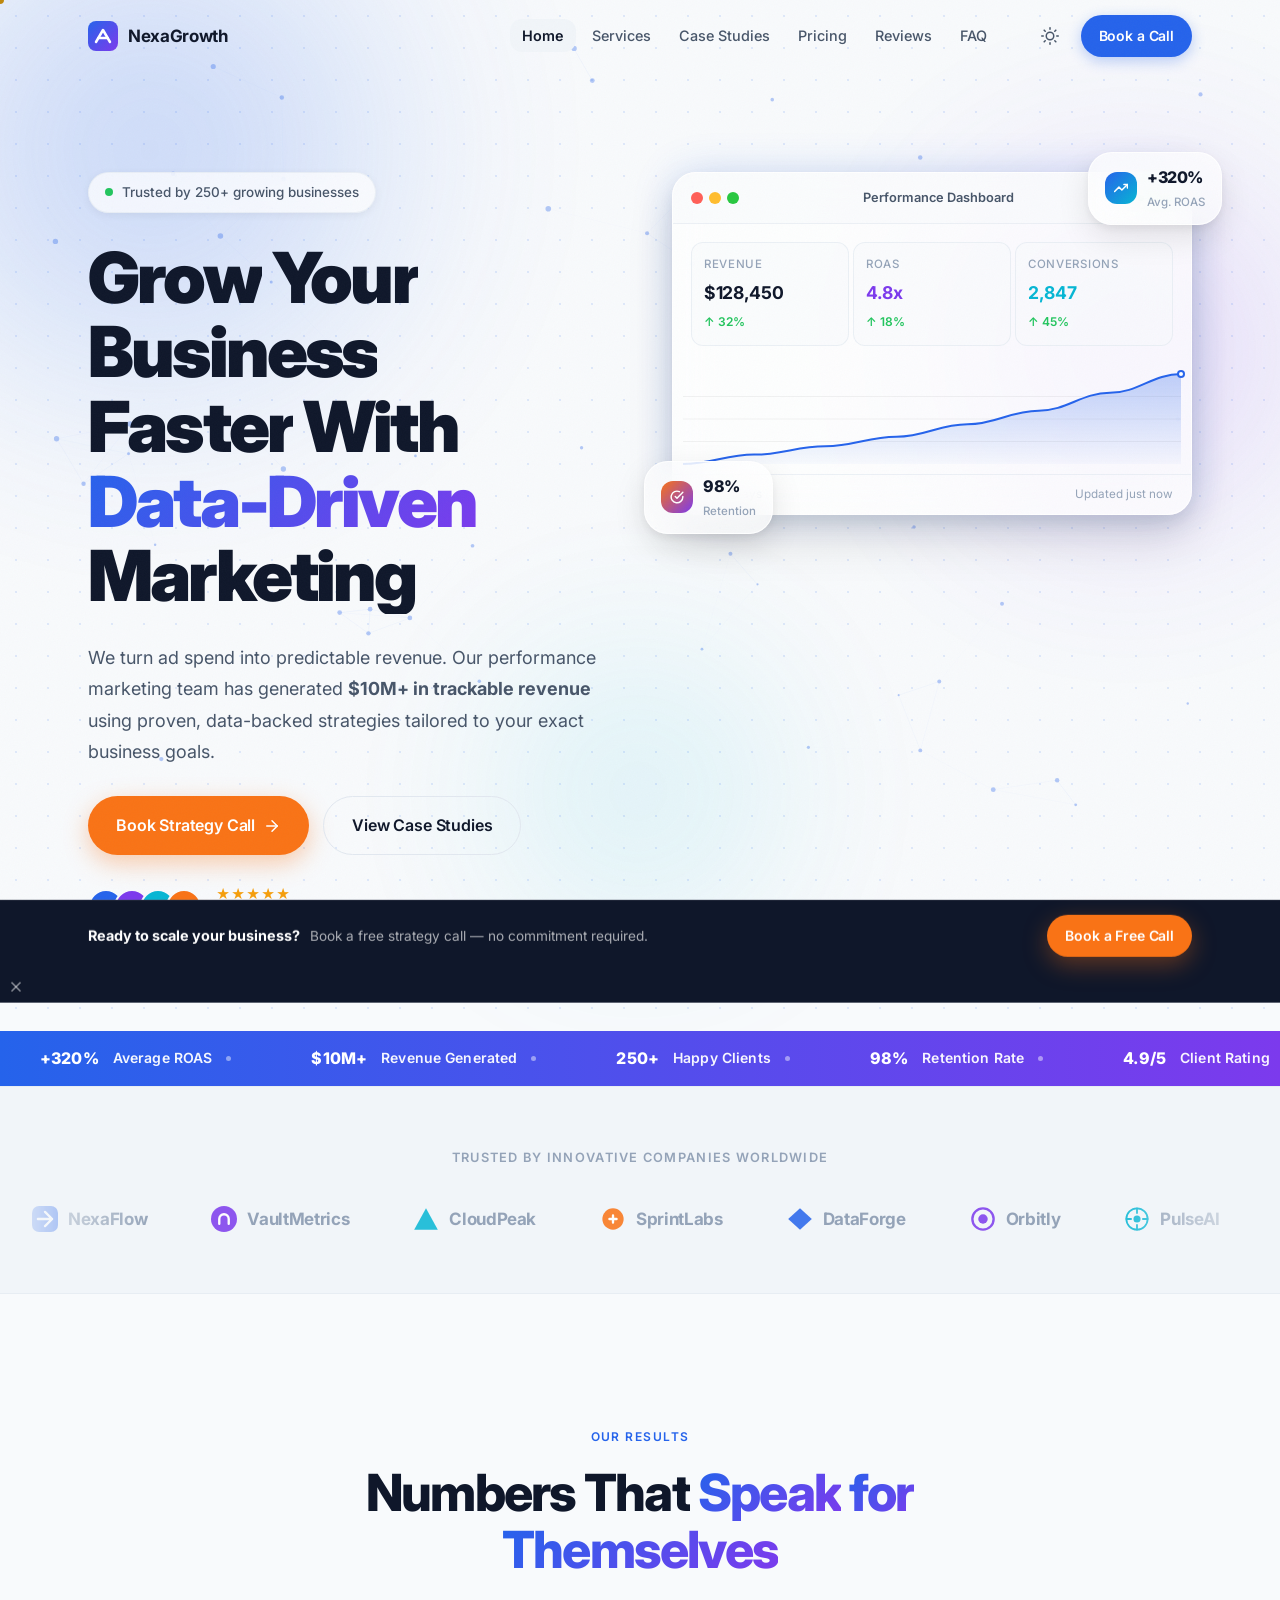
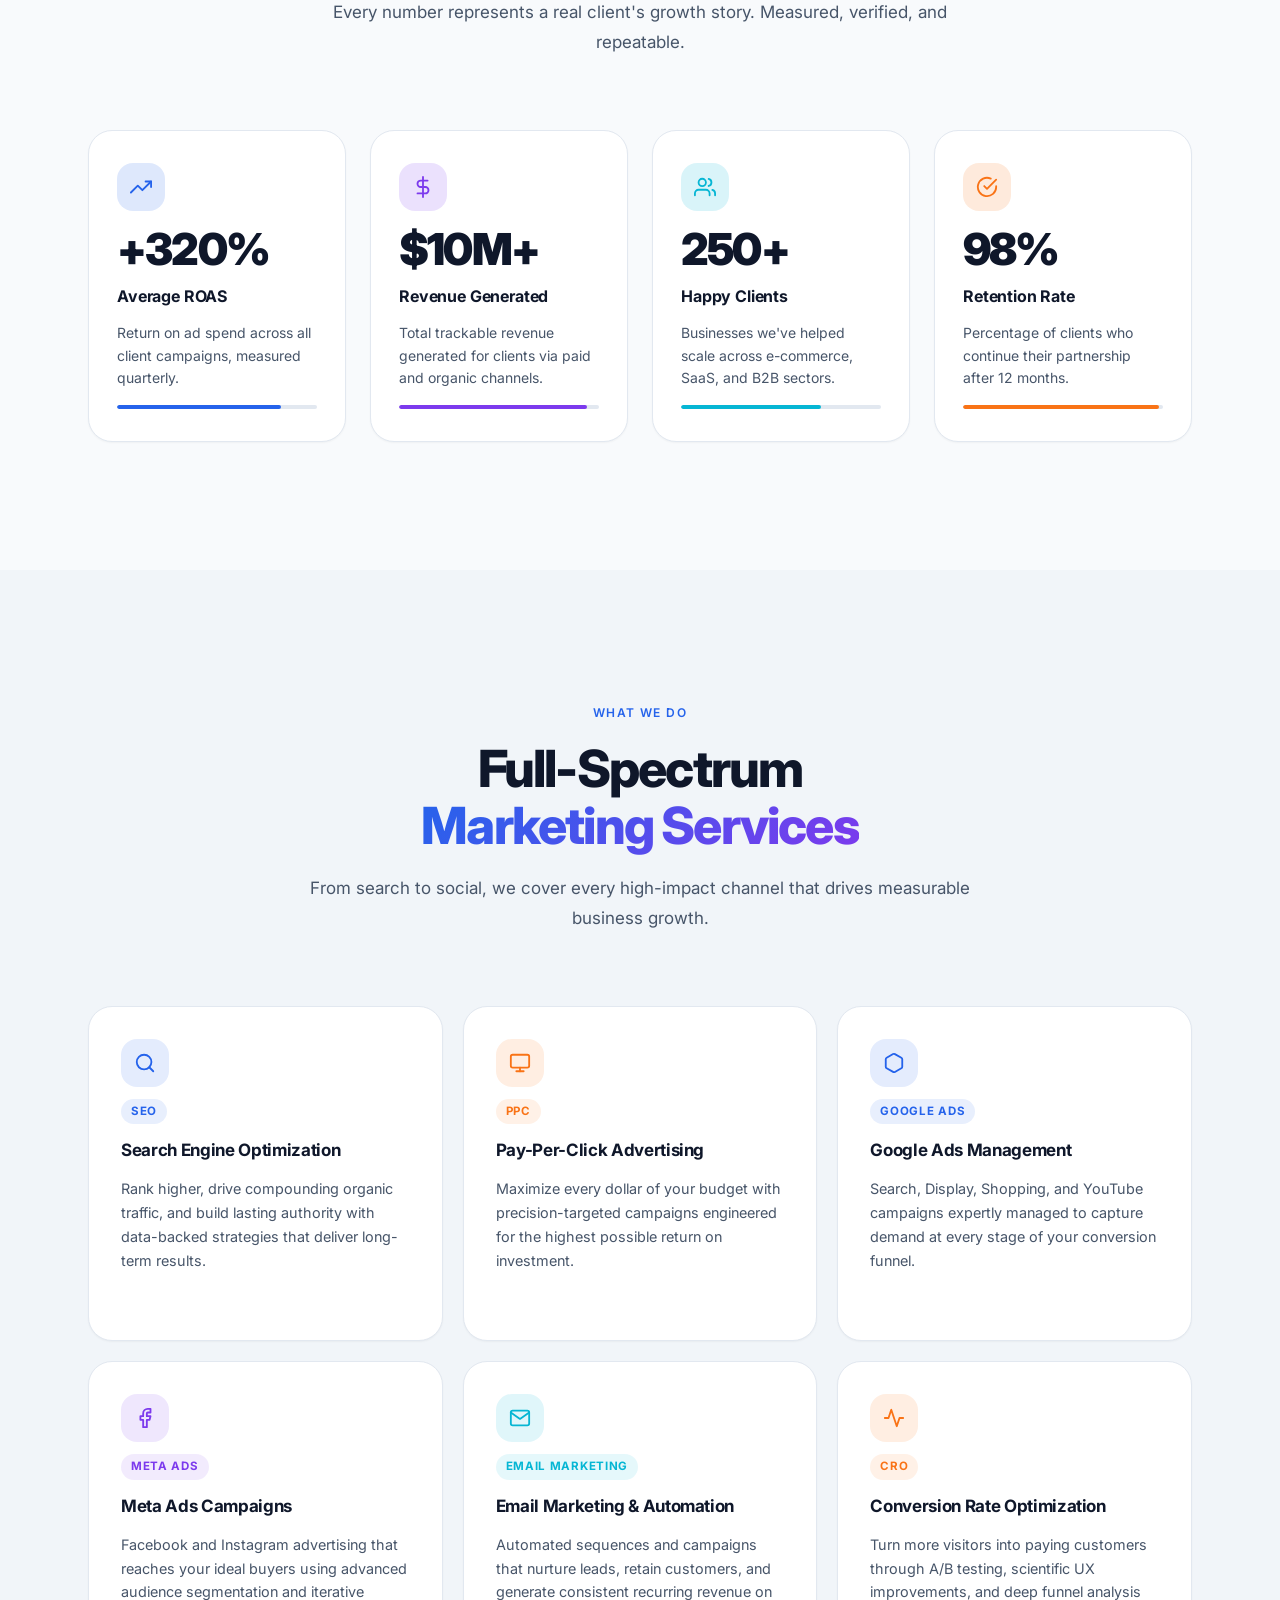
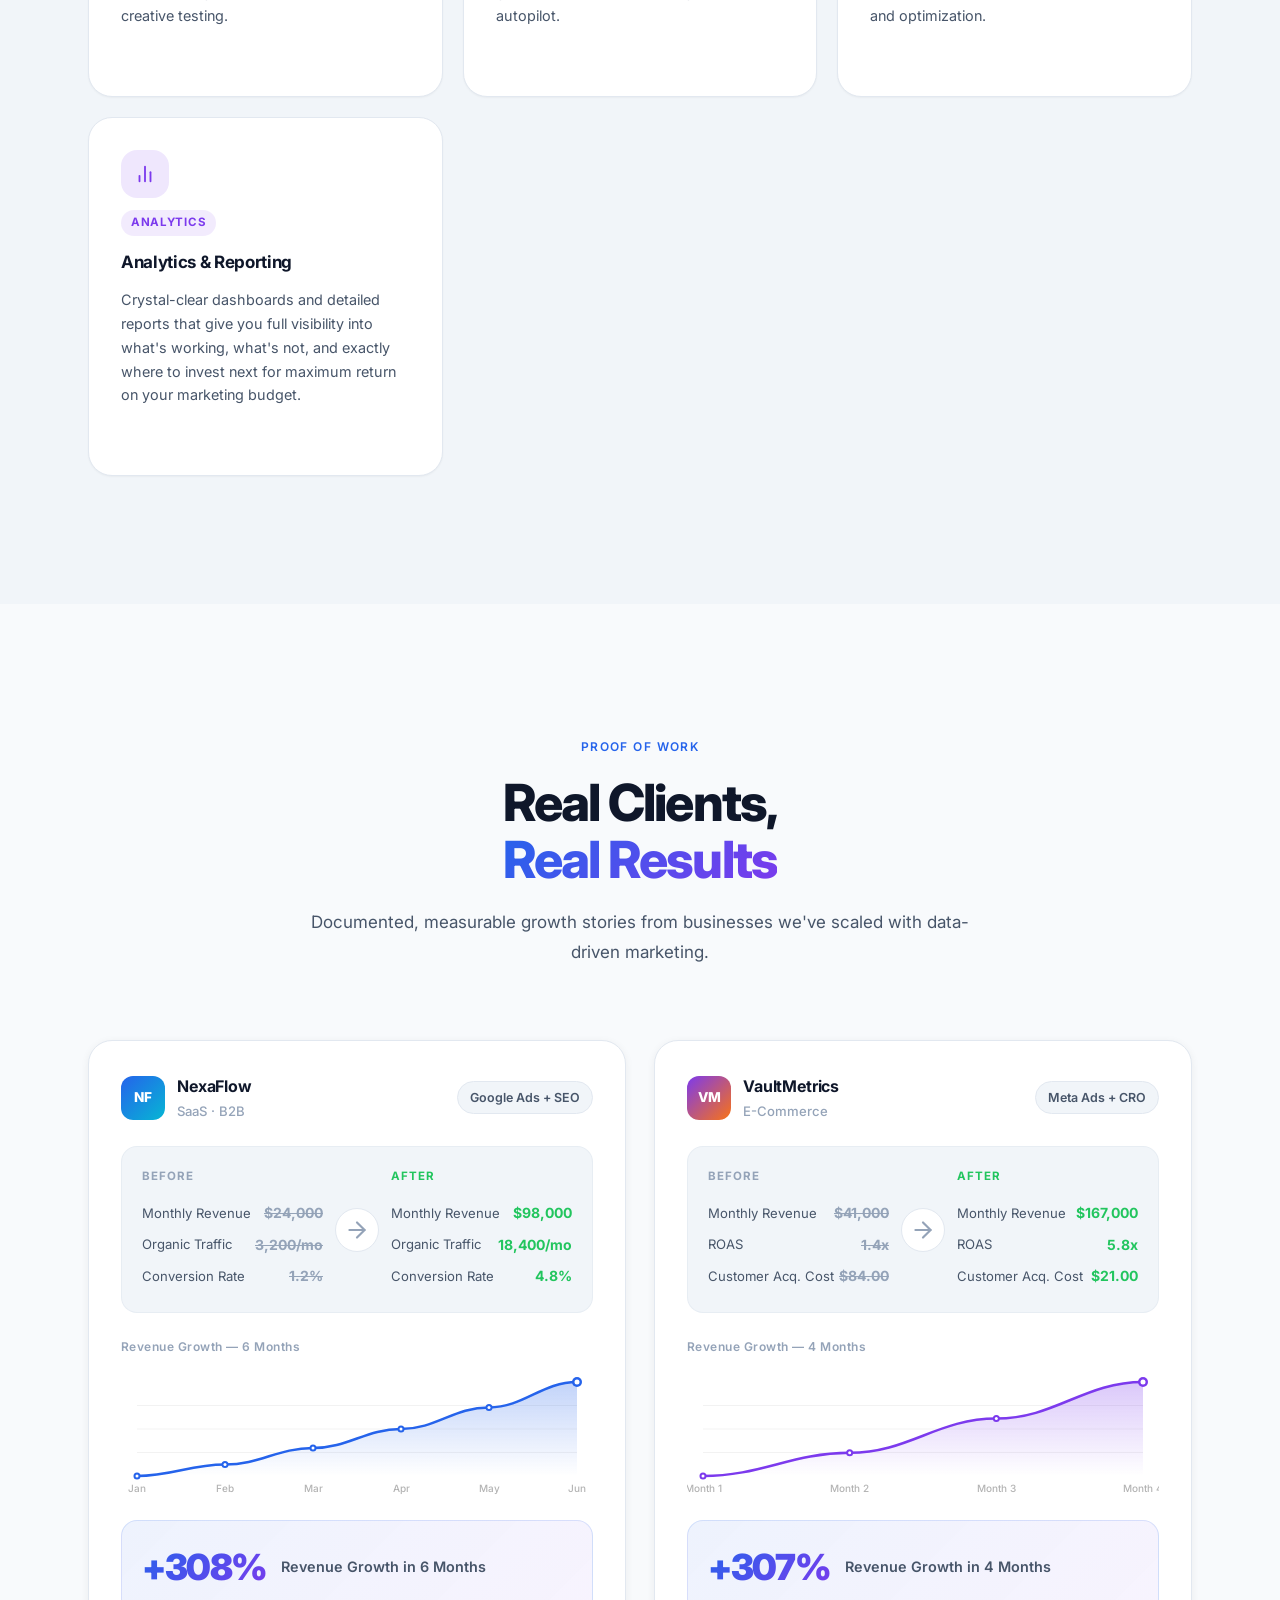
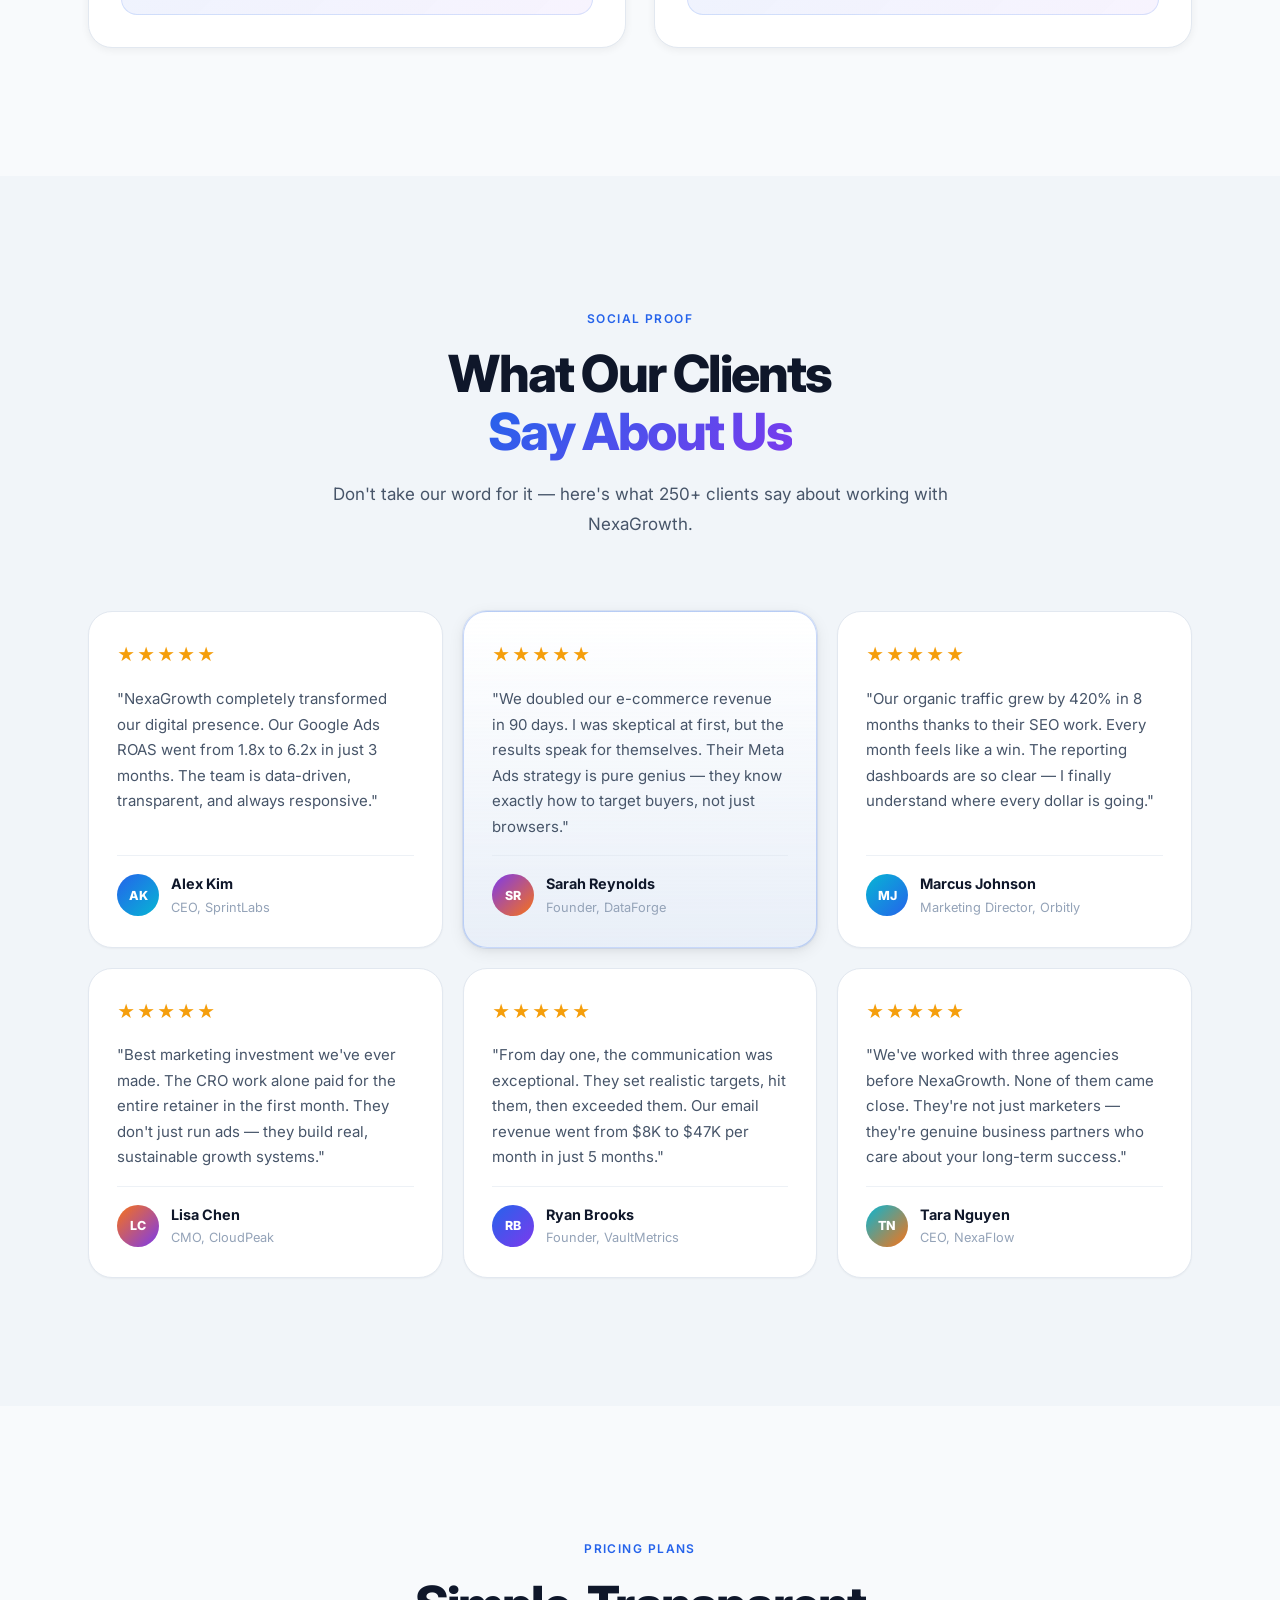
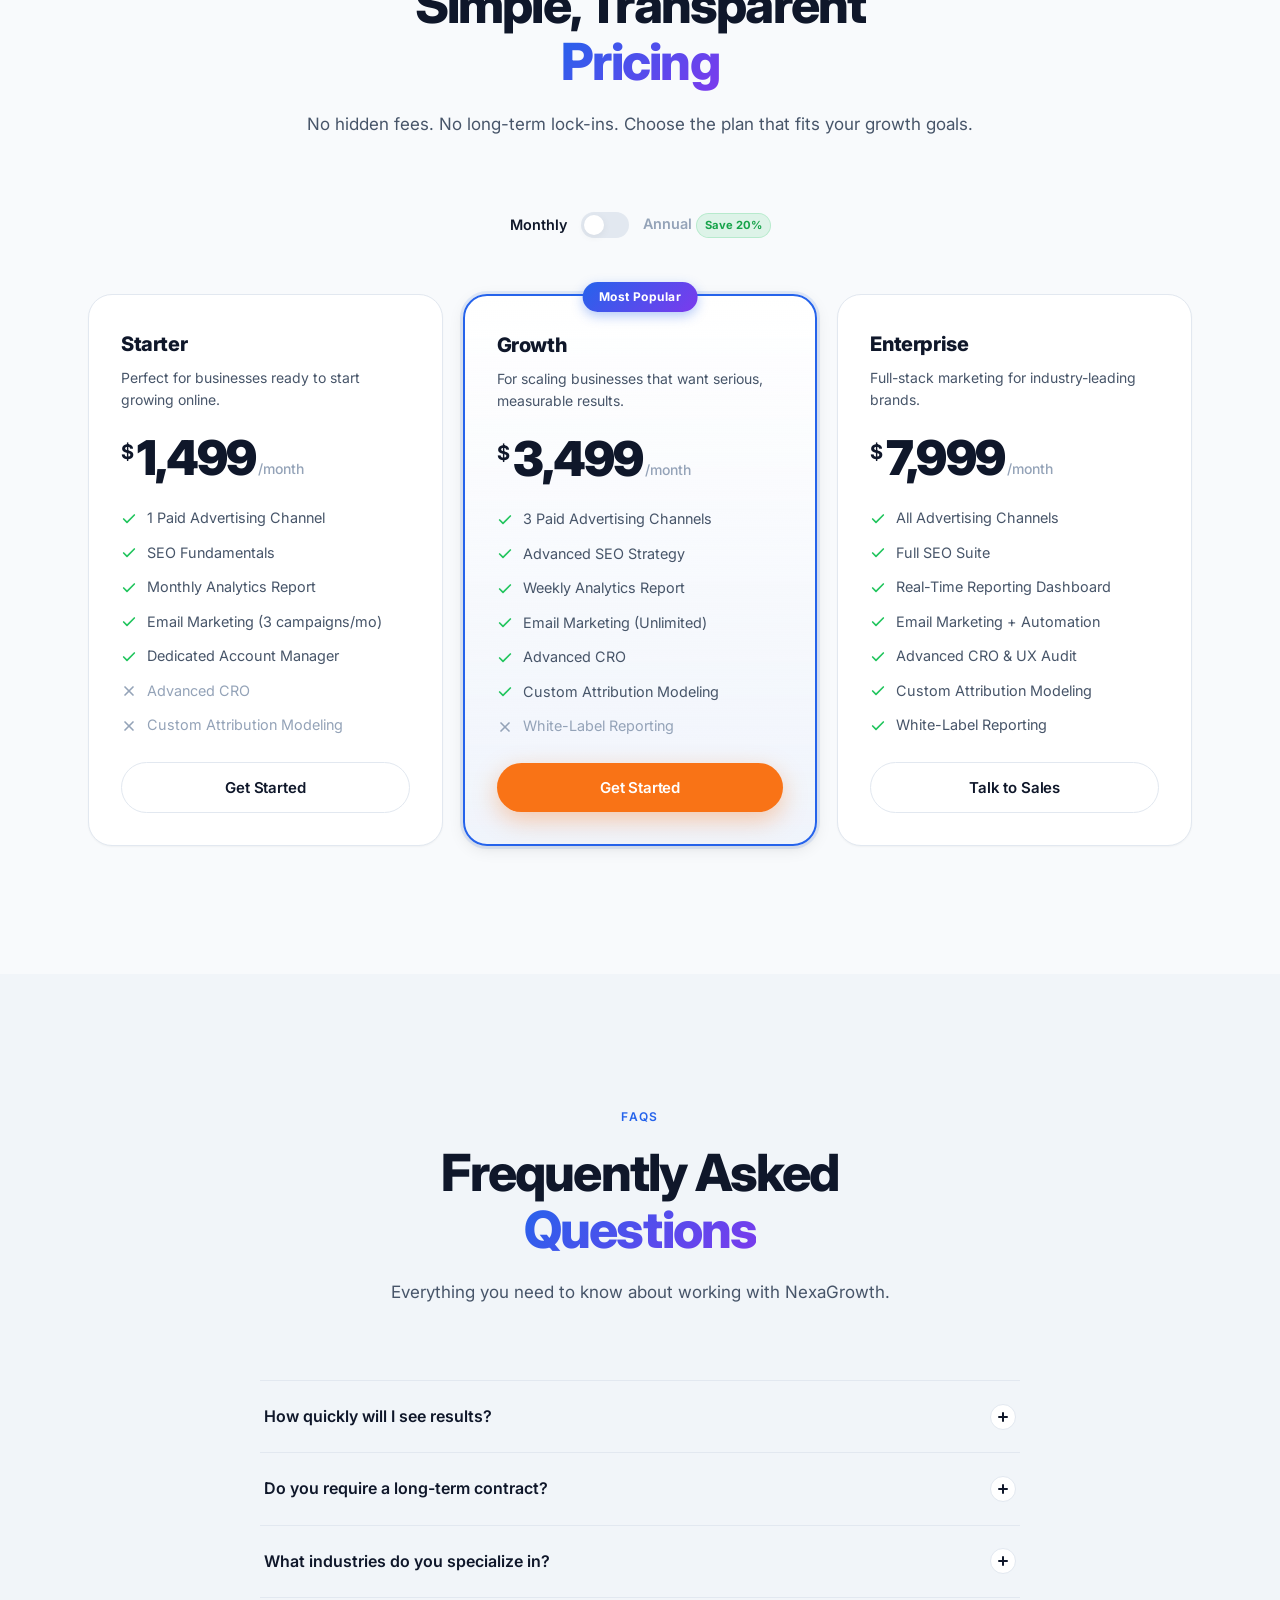
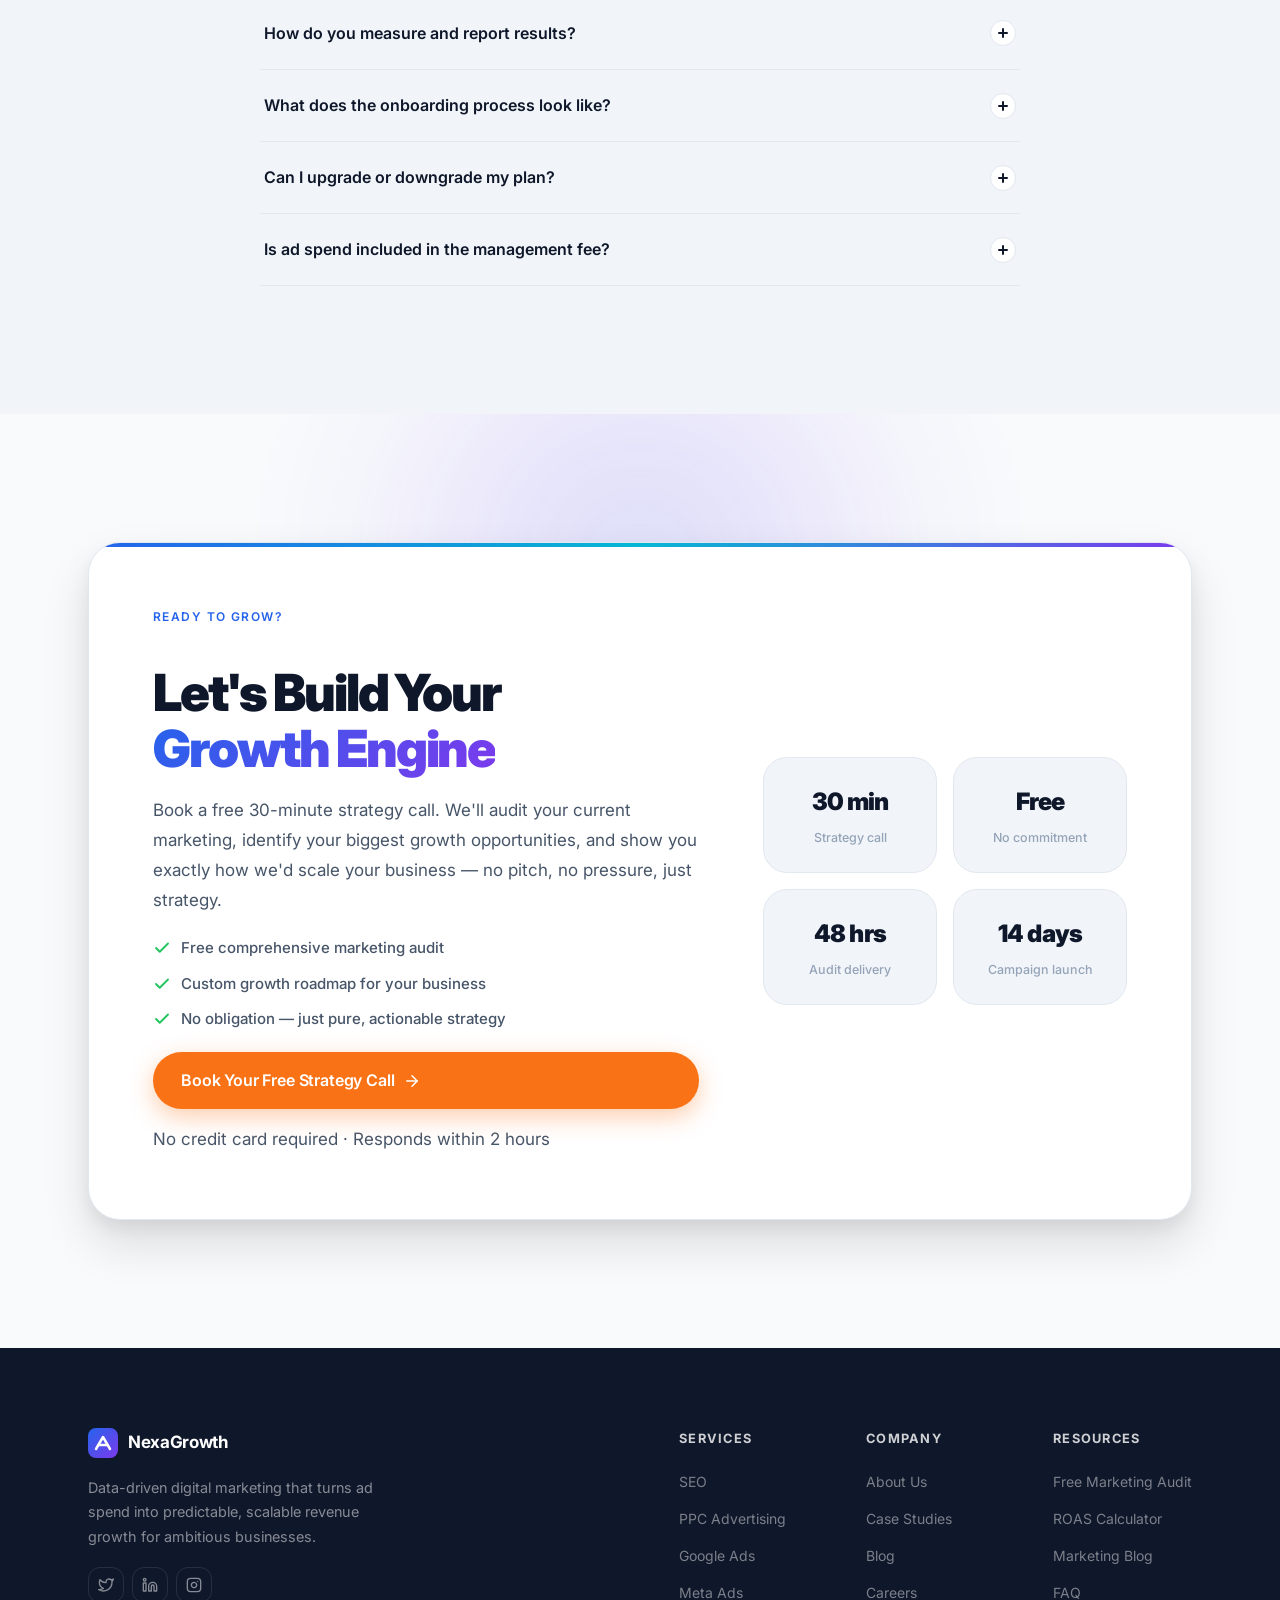
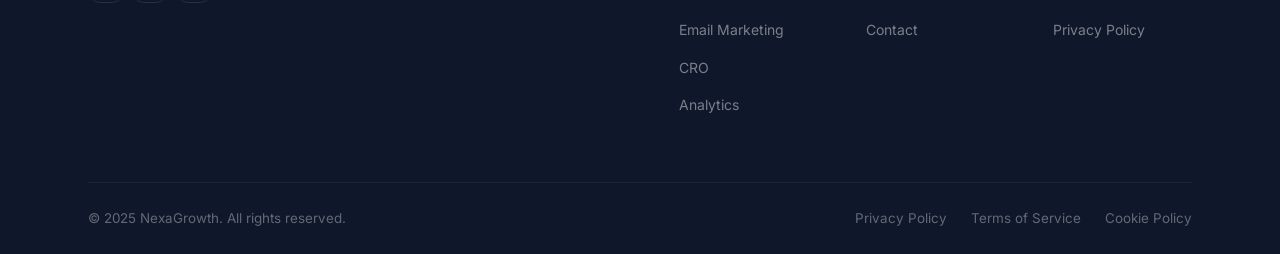
==== index.html @ e5e15394 "Add files via upload" ====
<!DOCTYPE html>
<html lang="en" data-theme="light">
<head>
    <meta charset="UTF-8">
    <meta name="viewport" content="width=device-width, initial-scale=1.0">
    <meta name="description" content="NexaGrowth is a data-driven digital marketing agency generating measurable revenue growth through SEO, PPC, Google Ads, Meta Ads, and conversion rate optimization.">
    <meta name="keywords" content="digital marketing agency, SEO services, PPC advertising, Google Ads management, Meta Ads, conversion rate optimization, email marketing, ROAS, revenue growth">
    <meta name="author" content="NexaGrowth">
    <meta name="robots" content="index, follow">
    <meta property="og:title" content="NexaGrowth — Data-Driven Digital Marketing Agency">
    <meta property="og:description" content="We turn ad spend into revenue. $10M+ generated for 250+ clients. Book a free strategy call today.">
    <meta property="og:type" content="website">
    <meta property="og:url" content="https://nexagrowth.com">
    <meta name="twitter:card" content="summary_large_image">
    <meta name="twitter:title" content="NexaGrowth — Data-Driven Digital Marketing Agency">
    <meta name="twitter:description" content="We turn ad spend into revenue. $10M+ generated for 250+ clients.">
    <link rel="canonical" href="https://nexagrowth.com">
    <title>NexaGrowth — Grow Your Business Faster With Data-Driven Marketing</title>

    <link rel="icon" href="favicon.svg" type="image/svg+xml">
    <link rel="icon" href="favicon.svg" sizes="any">
    <link rel="apple-touch-icon" href="favicon.svg">
    <meta name="theme-color" content="#2563EB">

    <link rel="preconnect" href="https://fonts.googleapis.com">
    <link rel="preconnect" href="https://fonts.gstatic.com" crossorigin>
    <link href="https://fonts.googleapis.com/css2?family=Inter:wght@300;400;500;600;700;800;900&display=swap" rel="stylesheet">

    <link rel="stylesheet" href="styles.css">

    <script type="application/ld+json">
    {
        "@context": "https://schema.org",
        "@type": "ProfessionalService",
        "name": "NexaGrowth",
        "description": "Data-driven digital marketing agency specializing in SEO, PPC, Google Ads, Meta Ads, email marketing, and CRO.",
        "url": "https://nexagrowth.com",
        "priceRange": "$$$",
        "aggregateRating": {
            "@type": "AggregateRating",
            "ratingValue": "4.9",
            "reviewCount": "250"
        },
        "hasOfferCatalog": {
            "@type": "OfferCatalog",
            "name": "Digital Marketing Services",
            "itemListElement": [
                {"@type": "Offer", "itemOffered": {"@type": "Service", "name": "SEO"}},
                {"@type": "Offer", "itemOffered": {"@type": "Service", "name": "PPC Advertising"}},
                {"@type": "Offer", "itemOffered": {"@type": "Service", "name": "Google Ads Management"}},
                {"@type": "Offer", "itemOffered": {"@type": "Service", "name": "Meta Ads"}},
                {"@type": "Offer", "itemOffered": {"@type": "Service", "name": "Email Marketing"}},
                {"@type": "Offer", "itemOffered": {"@type": "Service", "name": "Conversion Rate Optimization"}}
            ]
        }
    }
    </script>
</head>
<body>
    <!-- Page Transition Overlay -->
    <div id="page-overlay"></div>

    <!-- Custom Cursor -->
    <div class="cursor" id="cursor" aria-hidden="true"></div>
    <div class="cursor-follower" id="cursor-follower" aria-hidden="true"></div>

    <!-- Reading Progress Bar -->
    <div class="progress-bar" id="progress-bar" role="progressbar" aria-hidden="true"></div>

    <!-- ==================== NAVBAR ==================== -->
    <nav class="navbar" id="navbar" role="navigation" aria-label="Main navigation">
        <div class="nav-container">
            <a href="#" class="nav-logo" aria-label="NexaGrowth — Back to top">
                <div class="logo-mark" aria-hidden="true">
                    <svg width="30" height="30" viewBox="0 0 30 30" fill="none" xmlns="http://www.w3.org/2000/svg">
                        <rect width="30" height="30" rx="8" fill="url(#lg1)"/>
                        <path d="M8 21L15 9L22 21" stroke="white" stroke-width="2.5" stroke-linecap="round" stroke-linejoin="round"/>
                        <path d="M10.5 17H19.5" stroke="white" stroke-width="2.5" stroke-linecap="round"/>
                        <defs>
                            <linearGradient id="lg1" x1="0" y1="0" x2="30" y2="30" gradientUnits="userSpaceOnUse">
                                <stop stop-color="#2563EB"/>
                                <stop offset="1" stop-color="#7C3AED"/>
                            </linearGradient>
                        </defs>
                    </svg>
                </div>
                <span>NexaGrowth</span>
            </a>

            <ul class="nav-links" role="list">
                <li><a href="index.html">Home</a></li>
                <li><a href="services.html">Services</a></li>
                <li><a href="case-studies.html">Case Studies</a></li>
                <li><a href="pricing.html">Pricing</a></li>
                <li><a href="testimonials.html">Reviews</a></li>
                <li><a href="faq.html">FAQ</a></li>
            </ul>

            <div class="nav-actions">
                <button class="theme-toggle" id="theme-toggle" aria-label="Toggle color scheme" title="Toggle dark mode">
                    <svg class="icon-sun" xmlns="http://www.w3.org/2000/svg" width="18" height="18" viewBox="0 0 24 24" fill="none" stroke="currentColor" stroke-width="2" stroke-linecap="round" stroke-linejoin="round" aria-hidden="true">
                        <circle cx="12" cy="12" r="5"/>
                        <line x1="12" y1="1" x2="12" y2="3"/><line x1="12" y1="21" x2="12" y2="23"/>
                        <line x1="4.22" y1="4.22" x2="5.64" y2="5.64"/><line x1="18.36" y1="18.36" x2="19.78" y2="19.78"/>
                        <line x1="1" y1="12" x2="3" y2="12"/><line x1="21" y1="12" x2="23" y2="12"/>
                        <line x1="4.22" y1="19.78" x2="5.64" y2="18.36"/><line x1="18.36" y1="5.64" x2="19.78" y2="4.22"/>
                    </svg>
                    <svg class="icon-moon" xmlns="http://www.w3.org/2000/svg" width="18" height="18" viewBox="0 0 24 24" fill="none" stroke="currentColor" stroke-width="2" stroke-linecap="round" stroke-linejoin="round" aria-hidden="true">
                        <path d="M21 12.79A9 9 0 1 1 11.21 3 7 7 0 0 0 21 12.79z"/>
                    </svg>
                </button>
                <a href="#contact" class="btn btn-nav-cta">Book a Call</a>
            </div>

            <button class="hamburger" id="hamburger" aria-label="Toggle mobile menu" aria-expanded="false" aria-controls="mobile-menu">
                <span></span><span></span><span></span>
            </button>
        </div>
    </nav>

    <!-- Mobile Menu -->
    <div class="mobile-menu" id="mobile-menu" role="dialog" aria-label="Mobile navigation" aria-modal="true" aria-hidden="true">
        <div class="mobile-menu-inner">
            <ul role="list">
                <li><a href="index.html">Home</a></li>
                <li><a href="services.html">Services</a></li>
                <li><a href="case-studies.html">Case Studies</a></li>
                <li><a href="pricing.html">Pricing</a></li>
                <li><a href="testimonials.html">Reviews</a></li>
                <li><a href="faq.html">FAQ</a></li>
            </ul>
            <a href="#contact" class="btn btn-cta btn-mobile-full">Book a Free Strategy Call</a>
        </div>
    </div>

    <main id="main-content">

        <!-- ==================== HERO ==================== -->
        <section class="s-hero" id="hero" aria-labelledby="hero-heading">
            <div class="hero-bg" aria-hidden="true">
                <canvas id="particle-canvas"></canvas>
                <div class="blob blob-1"></div>
                <div class="blob blob-2"></div>
                <div class="blob blob-3"></div>
                <div class="dot-grid"></div>
            </div>
            <div class="container hero-grid">
                <div class="hero-content">
                    <div class="hero-badge reveal">
                        <span class="badge-pulse" aria-hidden="true"></span>
                        Trusted by 250+ growing businesses
                    </div>
                    <h1 class="hero-h1 reveal" id="hero-heading" data-split>
                        Grow Your Business<br>
                        Faster With <span class="tg">Data-Driven</span><br>
                        Marketing
                    </h1>
                    <p class="hero-sub reveal">
                        We turn ad spend into predictable revenue. Our performance marketing team
                        has generated <strong>$10M+ in trackable revenue</strong> using proven,
                        data-backed strategies tailored to your exact business goals.
                    </p>
                    <div class="hero-ctas reveal">
                        <a href="#contact" class="btn btn-cta btn-lg magnetic-btn">
                            Book Strategy Call
                            <svg xmlns="http://www.w3.org/2000/svg" width="18" height="18" viewBox="0 0 24 24" fill="none" stroke="currentColor" stroke-width="2" stroke-linecap="round" stroke-linejoin="round" aria-hidden="true"><line x1="5" y1="12" x2="19" y2="12"/><polyline points="12 5 19 12 12 19"/></svg>
                        </a>
                        <a href="#case-studies" class="btn btn-ghost btn-lg">
                            View Case Studies
                        </a>
                    </div>
                    <div class="hero-proof reveal">
                        <div class="proof-avatars" aria-hidden="true">
                            <span class="pa" style="--c:#2563EB">AK</span>
                            <span class="pa" style="--c:#7C3AED">SR</span>
                            <span class="pa" style="--c:#06B6D4">MJ</span>
                            <span class="pa" style="--c:#F97316">LC</span>
                        </div>
                        <div class="proof-text">
                            <span class="proof-stars" aria-label="5 star rating">★★★★★</span>
                            <span>Rated 4.9/5 by 250+ clients</span>
                        </div>
                    </div>
                </div>

                <div class="hero-visual reveal" aria-hidden="true">
                    <div class="dashboard-card tilt-card">
                        <div class="tilt-shine"></div>
                        <div class="dash-titlebar">
                            <div class="dash-dots">
                                <span class="dd-r"></span><span class="dd-y"></span><span class="dd-g"></span>
                            </div>
                            <span class="dash-title">Performance Dashboard</span>
                            <span class="dash-live"><span class="live-dot"></span>Live</span>
                        </div>
                        <div class="dash-metrics">
                            <div class="dm">
                                <span class="dm-label">Revenue</span>
                                <span class="dm-val">$128,450</span>
                                <span class="dm-change up">↑ 32%</span>
                            </div>
                            <div class="dm">
                                <span class="dm-label">ROAS</span>
                                <span class="dm-val" style="color:var(--accent)">4.8x</span>
                                <span class="dm-change up">↑ 18%</span>
                            </div>
                            <div class="dm">
                                <span class="dm-label">Conversions</span>
                                <span class="dm-val" style="color:var(--secondary)">2,847</span>
                                <span class="dm-change up">↑ 45%</span>
                            </div>
                        </div>
                        <canvas id="hero-chart" aria-label="Revenue growth chart showing upward trend"></canvas>
                        <div class="dash-footer">
                            <span>Last 30 days</span>
                            <span class="dash-updated">Updated just now</span>
                        </div>
                    </div>
                    <div class="float-card fc-1">
                        <div class="fc-icon" style="background:linear-gradient(135deg,#2563EB,#06B6D4)">
                            <svg xmlns="http://www.w3.org/2000/svg" width="14" height="14" viewBox="0 0 24 24" fill="none" stroke="white" stroke-width="2.5" stroke-linecap="round" stroke-linejoin="round"><polyline points="23 6 13.5 15.5 8.5 10.5 1 18"/><polyline points="17 6 23 6 23 12"/></svg>
                        </div>
                        <div class="fc-data">
                            <strong>+320%</strong>
                            <span>Avg. ROAS</span>
                        </div>
                    </div>
                    <div class="float-card fc-2">
                        <div class="fc-icon" style="background:linear-gradient(135deg,#F97316,#7C3AED)">
                            <svg xmlns="http://www.w3.org/2000/svg" width="14" height="14" viewBox="0 0 24 24" fill="none" stroke="white" stroke-width="2.5" stroke-linecap="round" stroke-linejoin="round"><path d="M22 11.08V12a10 10 0 1 1-5.93-9.14"/><polyline points="22 4 12 14.01 9 11.01"/></svg>
                        </div>
                        <div class="fc-data">
                            <strong>98%</strong>
                            <span>Retention</span>
                        </div>
                    </div>
                </div>
            </div>
        </div>
        <div class="scroll-hint" aria-hidden="true">
            <div class="scroll-mouse"><div class="scroll-wheel"></div></div>
            <span>Scroll to explore</span>
        </div>
        </section>

        <!-- Stats Ticker -->
        <div class="stats-ticker" aria-hidden="true">
            <div class="stats-ticker-track">
                <div class="st-item"><span class="st-val">+320%</span> Average ROAS<span class="st-dot"></span></div>
                <div class="st-item"><span class="st-val">$10M+</span> Revenue Generated<span class="st-dot"></span></div>
                <div class="st-item"><span class="st-val">250+</span> Happy Clients<span class="st-dot"></span></div>
                <div class="st-item"><span class="st-val">98%</span> Retention Rate<span class="st-dot"></span></div>
                <div class="st-item"><span class="st-val">4.9/5</span> Client Rating<span class="st-dot"></span></div>
                <div class="st-item"><span class="st-val">+308%</span> Best Revenue Growth<span class="st-dot"></span></div>
                <div class="st-item"><span class="st-val">+320%</span> Average ROAS<span class="st-dot"></span></div>
                <div class="st-item"><span class="st-val">$10M+</span> Revenue Generated<span class="st-dot"></span></div>
                <div class="st-item"><span class="st-val">250+</span> Happy Clients<span class="st-dot"></span></div>
                <div class="st-item"><span class="st-val">98%</span> Retention Rate<span class="st-dot"></span></div>
                <div class="st-item"><span class="st-val">4.9/5</span> Client Rating<span class="st-dot"></span></div>
                <div class="st-item"><span class="st-val">+308%</span> Best Revenue Growth<span class="st-dot"></span></div>
            </div>
        </div>

        <!-- ==================== TRUSTED ==================== -->
        <section class="s-trusted" id="trusted" aria-label="Companies that trust NexaGrowth">
            <div class="container">
                <p class="trusted-label reveal">Trusted by innovative companies worldwide</p>
            </div>
            <div class="marquee-outer" aria-hidden="true">
                <div class="marquee-track">
                    <div class="mq-item"><div class="co-logo"><svg viewBox="0 0 22 22" fill="none"><rect width="22" height="22" rx="6" fill="#2563EB"/><path d="M5 11h12M11 5l6 6-6 6" stroke="white" stroke-width="2" stroke-linecap="round" stroke-linejoin="round"/></svg><span>NexaFlow</span></div></div>
                    <div class="mq-item"><div class="co-logo"><svg viewBox="0 0 22 22" fill="none"><circle cx="11" cy="11" r="11" fill="#7C3AED"/><path d="M7 15V11a4 4 0 0 1 8 0v4" stroke="white" stroke-width="2" stroke-linecap="round"/></svg><span>VaultMetrics</span></div></div>
                    <div class="mq-item"><div class="co-logo"><svg viewBox="0 0 22 22" fill="none"><path d="M11 2L21 20H1L11 2Z" fill="#06B6D4"/></svg><span>CloudPeak</span></div></div>
                    <div class="mq-item"><div class="co-logo"><svg viewBox="0 0 22 22" fill="none"><rect x="2" y="2" width="18" height="18" rx="9" fill="#F97316"/><path d="M8 11h6M11 8v6" stroke="white" stroke-width="2" stroke-linecap="round"/></svg><span>SprintLabs</span></div></div>
                    <div class="mq-item"><div class="co-logo"><svg viewBox="0 0 22 22" fill="none"><path d="M11 2L21 11L11 20L1 11L11 2Z" fill="#2563EB"/></svg><span>DataForge</span></div></div>
                    <div class="mq-item"><div class="co-logo"><svg viewBox="0 0 22 22" fill="none"><circle cx="11" cy="11" r="9" stroke="#7C3AED" stroke-width="2"/><circle cx="11" cy="11" r="4" fill="#7C3AED"/></svg><span>Orbitly</span></div></div>
                    <div class="mq-item"><div class="co-logo"><svg viewBox="0 0 22 22" fill="none"><circle cx="11" cy="11" r="9" stroke="#06B6D4" stroke-width="1.5"/><circle cx="11" cy="11" r="3" fill="#06B6D4"/><path d="M11 2v4M11 16v4M2 11h4M16 11h4" stroke="#06B6D4" stroke-width="1.5" stroke-linecap="round"/></svg><span>PulseAI</span></div></div>
                    <div class="mq-item"><div class="co-logo"><svg viewBox="0 0 22 22" fill="none"><rect width="22" height="22" rx="6" fill="#F97316"/><path d="M6 8h10M6 11h7M6 14h9" stroke="white" stroke-width="1.8" stroke-linecap="round"/></svg><span>SwiftBrand</span></div></div>
                    <!-- Duplicate set for seamless loop -->
                    <div class="mq-item"><div class="co-logo"><svg viewBox="0 0 22 22" fill="none"><rect width="22" height="22" rx="6" fill="#2563EB"/><path d="M5 11h12M11 5l6 6-6 6" stroke="white" stroke-width="2" stroke-linecap="round" stroke-linejoin="round"/></svg><span>NexaFlow</span></div></div>
                    <div class="mq-item"><div class="co-logo"><svg viewBox="0 0 22 22" fill="none"><circle cx="11" cy="11" r="11" fill="#7C3AED"/><path d="M7 15V11a4 4 0 0 1 8 0v4" stroke="white" stroke-width="2" stroke-linecap="round"/></svg><span>VaultMetrics</span></div></div>
                    <div class="mq-item"><div class="co-logo"><svg viewBox="0 0 22 22" fill="none"><path d="M11 2L21 20H1L11 2Z" fill="#06B6D4"/></svg><span>CloudPeak</span></div></div>
                    <div class="mq-item"><div class="co-logo"><svg viewBox="0 0 22 22" fill="none"><rect x="2" y="2" width="18" height="18" rx="9" fill="#F97316"/><path d="M8 11h6M11 8v6" stroke="white" stroke-width="2" stroke-linecap="round"/></svg><span>SprintLabs</span></div></div>
                    <div class="mq-item"><div class="co-logo"><svg viewBox="0 0 22 22" fill="none"><path d="M11 2L21 11L11 20L1 11L11 2Z" fill="#2563EB"/></svg><span>DataForge</span></div></div>
                    <div class="mq-item"><div class="co-logo"><svg viewBox="0 0 22 22" fill="none"><circle cx="11" cy="11" r="9" stroke="#7C3AED" stroke-width="2"/><circle cx="11" cy="11" r="4" fill="#7C3AED"/></svg><span>Orbitly</span></div></div>
                    <div class="mq-item"><div class="co-logo"><svg viewBox="0 0 22 22" fill="none"><circle cx="11" cy="11" r="9" stroke="#06B6D4" stroke-width="1.5"/><circle cx="11" cy="11" r="3" fill="#06B6D4"/><path d="M11 2v4M11 16v4M2 11h4M16 11h4" stroke="#06B6D4" stroke-width="1.5" stroke-linecap="round"/></svg><span>PulseAI</span></div></div>
                    <div class="mq-item"><div class="co-logo"><svg viewBox="0 0 22 22" fill="none"><rect width="22" height="22" rx="6" fill="#F97316"/><path d="M6 8h10M6 11h7M6 14h9" stroke="white" stroke-width="1.8" stroke-linecap="round"/></svg><span>SwiftBrand</span></div></div>
                </div>
            </div>
        </section>

        <!-- ==================== METRICS ==================== -->
        <section class="s-metrics" id="metrics" aria-labelledby="metrics-h">
            <div class="container">
                <div class="section-header reveal">
                    <span class="eyebrow">Our Results</span>
                    <h2 class="section-title" id="metrics-h" data-split>Numbers That <span class="tg">Speak for Themselves</span></h2>
                    <p class="section-desc">Every number represents a real client's growth story. Measured, verified, and repeatable.</p>
                </div>
                <div class="metrics-grid">
                    <article class="metric-card reveal">
                        <div class="metric-icon" style="--ic:#2563EB">
                            <svg xmlns="http://www.w3.org/2000/svg" width="22" height="22" viewBox="0 0 24 24" fill="none" stroke="currentColor" stroke-width="2" stroke-linecap="round" stroke-linejoin="round" aria-hidden="true"><polyline points="23 6 13.5 15.5 8.5 10.5 1 18"/><polyline points="17 6 23 6 23 12"/></svg>
                        </div>
                        <div class="metric-num" data-target="320" data-prefix="+" data-suffix="%" aria-live="polite">+0%</div>
                        <div class="metric-name">Average ROAS</div>
                        <p class="metric-desc">Return on ad spend across all client campaigns, measured quarterly.</p>
                        <div class="metric-bar"><div class="metric-bar-fill" style="--w:82%;--c:#2563EB"></div></div>
                    </article>
                    <article class="metric-card reveal">
                        <div class="metric-icon" style="--ic:#7C3AED">
                            <svg xmlns="http://www.w3.org/2000/svg" width="22" height="22" viewBox="0 0 24 24" fill="none" stroke="currentColor" stroke-width="2" stroke-linecap="round" stroke-linejoin="round" aria-hidden="true"><line x1="12" y1="1" x2="12" y2="23"/><path d="M17 5H9.5a3.5 3.5 0 0 0 0 7h5a3.5 3.5 0 0 1 0 7H6"/></svg>
                        </div>
                        <div class="metric-num" data-target="10" data-prefix="$" data-suffix="M+" aria-live="polite">$0M+</div>
                        <div class="metric-name">Revenue Generated</div>
                        <p class="metric-desc">Total trackable revenue generated for clients via paid and organic channels.</p>
                        <div class="metric-bar"><div class="metric-bar-fill" style="--w:94%;--c:#7C3AED"></div></div>
                    </article>
                    <article class="metric-card reveal">
                        <div class="metric-icon" style="--ic:#06B6D4">
                            <svg xmlns="http://www.w3.org/2000/svg" width="22" height="22" viewBox="0 0 24 24" fill="none" stroke="currentColor" stroke-width="2" stroke-linecap="round" stroke-linejoin="round" aria-hidden="true"><path d="M17 21v-2a4 4 0 0 0-4-4H5a4 4 0 0 0-4 4v2"/><circle cx="9" cy="7" r="4"/><path d="M23 21v-2a4 4 0 0 0-3-3.87"/><path d="M16 3.13a4 4 0 0 1 0 7.75"/></svg>
                        </div>
                        <div class="metric-num" data-target="250" data-suffix="+" aria-live="polite">0+</div>
                        <div class="metric-name">Happy Clients</div>
                        <p class="metric-desc">Businesses we've helped scale across e-commerce, SaaS, and B2B sectors.</p>
                        <div class="metric-bar"><div class="metric-bar-fill" style="--w:70%;--c:#06B6D4"></div></div>
                    </article>
                    <article class="metric-card reveal">
                        <div class="metric-icon" style="--ic:#F97316">
                            <svg xmlns="http://www.w3.org/2000/svg" width="22" height="22" viewBox="0 0 24 24" fill="none" stroke="currentColor" stroke-width="2" stroke-linecap="round" stroke-linejoin="round" aria-hidden="true"><path d="M22 11.08V12a10 10 0 1 1-5.93-9.14"/><polyline points="22 4 12 14.01 9 11.01"/></svg>
                        </div>
                        <div class="metric-num" data-target="98" data-suffix="%" aria-live="polite">0%</div>
                        <div class="metric-name">Retention Rate</div>
                        <p class="metric-desc">Percentage of clients who continue their partnership after 12 months.</p>
                        <div class="metric-bar"><div class="metric-bar-fill" style="--w:98%;--c:#F97316"></div></div>
                    </article>
                </div>
            </div>
        </section>

        <!-- ==================== SERVICES ==================== -->
        <section class="s-services" id="services" aria-labelledby="services-h">
            <div class="container">
                <div class="section-header reveal">
                    <span class="eyebrow">What We Do</span>
                    <h2 class="section-title" id="services-h">Full-Spectrum<br><span class="tg">Marketing Services</span></h2>
                    <p class="section-desc">From search to social, we cover every high-impact channel that drives measurable business growth.</p>
                </div>
                <div class="services-grid">
                    <article class="sc reveal" tabindex="0" aria-label="SEO service">
                        <div class="sc-icon-w" style="--sc:#2563EB">
                            <svg xmlns="http://www.w3.org/2000/svg" width="22" height="22" viewBox="0 0 24 24" fill="none" stroke="currentColor" stroke-width="2" stroke-linecap="round" stroke-linejoin="round" aria-hidden="true"><circle cx="11" cy="11" r="8"/><line x1="21" y1="21" x2="16.65" y2="16.65"/></svg>
                        </div>
                        <div class="sc-tag" style="--tc:#2563EB">SEO</div>
                        <h3>Search Engine Optimization</h3>
                        <p>Rank higher, drive compounding organic traffic, and build lasting authority with data-backed strategies that deliver long-term results.</p>
                        <div class="sc-arrow" aria-hidden="true">
                            <svg xmlns="http://www.w3.org/2000/svg" width="20" height="20" viewBox="0 0 24 24" fill="none" stroke="currentColor" stroke-width="2" stroke-linecap="round" stroke-linejoin="round"><line x1="5" y1="12" x2="19" y2="12"/><polyline points="12 5 19 12 12 19"/></svg>
                        </div>
                    </article>
                    <article class="sc reveal" tabindex="0" aria-label="PPC service">
                        <div class="sc-icon-w" style="--sc:#F97316">
                            <svg xmlns="http://www.w3.org/2000/svg" width="22" height="22" viewBox="0 0 24 24" fill="none" stroke="currentColor" stroke-width="2" stroke-linecap="round" stroke-linejoin="round" aria-hidden="true"><rect x="2" y="3" width="20" height="14" rx="2"/><line x1="8" y1="21" x2="16" y2="21"/><line x1="12" y1="17" x2="12" y2="21"/></svg>
                        </div>
                        <div class="sc-tag" style="--tc:#F97316">PPC</div>
                        <h3>Pay-Per-Click Advertising</h3>
                        <p>Maximize every dollar of your budget with precision-targeted campaigns engineered for the highest possible return on investment.</p>
                        <div class="sc-arrow" aria-hidden="true">
                            <svg xmlns="http://www.w3.org/2000/svg" width="20" height="20" viewBox="0 0 24 24" fill="none" stroke="currentColor" stroke-width="2" stroke-linecap="round" stroke-linejoin="round"><line x1="5" y1="12" x2="19" y2="12"/><polyline points="12 5 19 12 12 19"/></svg>
                        </div>
                    </article>
                    <article class="sc reveal" tabindex="0" aria-label="Google Ads service">
                        <div class="sc-icon-w" style="--sc:#2563EB">
                            <svg xmlns="http://www.w3.org/2000/svg" width="22" height="22" viewBox="0 0 24 24" fill="none" stroke="currentColor" stroke-width="2" stroke-linecap="round" stroke-linejoin="round" aria-hidden="true"><path d="M21 16V8a2 2 0 0 0-1-1.73l-7-4a2 2 0 0 0-2 0l-7 4A2 2 0 0 0 3 8v8a2 2 0 0 0 1 1.73l7 4a2 2 0 0 0 2 0l7-4A2 2 0 0 0 21 16z"/></svg>
                        </div>
                        <div class="sc-tag" style="--tc:#2563EB">Google Ads</div>
                        <h3>Google Ads Management</h3>
                        <p>Search, Display, Shopping, and YouTube campaigns expertly managed to capture demand at every stage of your conversion funnel.</p>
                        <div class="sc-arrow" aria-hidden="true">
                            <svg xmlns="http://www.w3.org/2000/svg" width="20" height="20" viewBox="0 0 24 24" fill="none" stroke="currentColor" stroke-width="2" stroke-linecap="round" stroke-linejoin="round"><line x1="5" y1="12" x2="19" y2="12"/><polyline points="12 5 19 12 12 19"/></svg>
                        </div>
                    </article>
                    <article class="sc reveal" tabindex="0" aria-label="Meta Ads service">
                        <div class="sc-icon-w" style="--sc:#7C3AED">
                            <svg xmlns="http://www.w3.org/2000/svg" width="22" height="22" viewBox="0 0 24 24" fill="none" stroke="currentColor" stroke-width="2" stroke-linecap="round" stroke-linejoin="round" aria-hidden="true"><path d="M18 2h-3a5 5 0 0 0-5 5v3H7v4h3v8h4v-8h3l1-4h-4V7a1 1 0 0 1 1-1h3z"/></svg>
                        </div>
                        <div class="sc-tag" style="--tc:#7C3AED">Meta Ads</div>
                        <h3>Meta Ads Campaigns</h3>
                        <p>Facebook and Instagram advertising that reaches your ideal buyers using advanced audience segmentation and iterative creative testing.</p>
                        <div class="sc-arrow" aria-hidden="true">
                            <svg xmlns="http://www.w3.org/2000/svg" width="20" height="20" viewBox="0 0 24 24" fill="none" stroke="currentColor" stroke-width="2" stroke-linecap="round" stroke-linejoin="round"><line x1="5" y1="12" x2="19" y2="12"/><polyline points="12 5 19 12 12 19"/></svg>
                        </div>
                    </article>
                    <article class="sc reveal" tabindex="0" aria-label="Email Marketing service">
                        <div class="sc-icon-w" style="--sc:#06B6D4">
                            <svg xmlns="http://www.w3.org/2000/svg" width="22" height="22" viewBox="0 0 24 24" fill="none" stroke="currentColor" stroke-width="2" stroke-linecap="round" stroke-linejoin="round" aria-hidden="true"><path d="M4 4h16c1.1 0 2 .9 2 2v12c0 1.1-.9 2-2 2H4c-1.1 0-2-.9-2-2V6c0-1.1.9-2 2-2z"/><polyline points="22,6 12,13 2,6"/></svg>
                        </div>
                        <div class="sc-tag" style="--tc:#06B6D4">Email Marketing</div>
                        <h3>Email Marketing &amp; Automation</h3>
                        <p>Automated sequences and campaigns that nurture leads, retain customers, and generate consistent recurring revenue on autopilot.</p>
                        <div class="sc-arrow" aria-hidden="true">
                            <svg xmlns="http://www.w3.org/2000/svg" width="20" height="20" viewBox="0 0 24 24" fill="none" stroke="currentColor" stroke-width="2" stroke-linecap="round" stroke-linejoin="round"><line x1="5" y1="12" x2="19" y2="12"/><polyline points="12 5 19 12 12 19"/></svg>
                        </div>
                    </article>
                    <article class="sc reveal" tabindex="0" aria-label="CRO service">
                        <div class="sc-icon-w" style="--sc:#F97316">
                            <svg xmlns="http://www.w3.org/2000/svg" width="22" height="22" viewBox="0 0 24 24" fill="none" stroke="currentColor" stroke-width="2" stroke-linecap="round" stroke-linejoin="round" aria-hidden="true"><polyline points="22 12 18 12 15 21 9 3 6 12 2 12"/></svg>
                        </div>
                        <div class="sc-tag" style="--tc:#F97316">CRO</div>
                        <h3>Conversion Rate Optimization</h3>
                        <p>Turn more visitors into paying customers through A/B testing, scientific UX improvements, and deep funnel analysis and optimization.</p>
                        <div class="sc-arrow" aria-hidden="true">
                            <svg xmlns="http://www.w3.org/2000/svg" width="20" height="20" viewBox="0 0 24 24" fill="none" stroke="currentColor" stroke-width="2" stroke-linecap="round" stroke-linejoin="round"><line x1="5" y1="12" x2="19" y2="12"/><polyline points="12 5 19 12 12 19"/></svg>
                        </div>
                    </article>
                    <article class="sc sc-wide reveal" tabindex="0" aria-label="Analytics service">
                        <div class="sc-icon-w" style="--sc:#7C3AED">
                            <svg xmlns="http://www.w3.org/2000/svg" width="22" height="22" viewBox="0 0 24 24" fill="none" stroke="currentColor" stroke-width="2" stroke-linecap="round" stroke-linejoin="round" aria-hidden="true"><line x1="18" y1="20" x2="18" y2="10"/><line x1="12" y1="20" x2="12" y2="4"/><line x1="6" y1="20" x2="6" y2="14"/></svg>
                        </div>
                        <div class="sc-tag" style="--tc:#7C3AED">Analytics</div>
                        <h3>Analytics &amp; Reporting</h3>
                        <p>Crystal-clear dashboards and detailed reports that give you full visibility into what's working, what's not, and exactly where to invest next for maximum return on your marketing budget.</p>
                        <div class="sc-arrow" aria-hidden="true">
                            <svg xmlns="http://www.w3.org/2000/svg" width="20" height="20" viewBox="0 0 24 24" fill="none" stroke="currentColor" stroke-width="2" stroke-linecap="round" stroke-linejoin="round"><line x1="5" y1="12" x2="19" y2="12"/><polyline points="12 5 19 12 12 19"/></svg>
                        </div>
                    </article>
                </div>
            </div>
        </section>

        <!-- ==================== CASE STUDIES ==================== -->
        <section class="s-cs" id="case-studies" aria-labelledby="cs-h">
            <div class="container">
                <div class="section-header reveal">
                    <span class="eyebrow">Proof of Work</span>
                    <h2 class="section-title" id="cs-h">Real Clients,<br><span class="tg">Real Results</span></h2>
                    <p class="section-desc">Documented, measurable growth stories from businesses we've scaled with data-driven marketing.</p>
                </div>
                <div class="cs-grid">
                    <article class="cs-card reveal">
                        <div class="cs-header">
                            <div class="cs-company">
                                <div class="cs-avatar" style="background:linear-gradient(135deg,#2563EB,#06B6D4)">NF</div>
                                <div>
                                    <strong>NexaFlow</strong>
                                    <span>SaaS · B2B</span>
                                </div>
                            </div>
                            <span class="cs-tag">Google Ads + SEO</span>
                        </div>
                        <div class="cs-body">
                            <div class="cs-col">
                                <div class="cs-col-label">Before</div>
                                <div class="cs-row"><span>Monthly Revenue</span><span class="cv old">$24,000</span></div>
                                <div class="cs-row"><span>Organic Traffic</span><span class="cv old">3,200/mo</span></div>
                                <div class="cs-row"><span>Conversion Rate</span><span class="cv old">1.2%</span></div>
                            </div>
                            <div class="cs-arrow-div" aria-hidden="true">
                                <svg xmlns="http://www.w3.org/2000/svg" width="26" height="26" viewBox="0 0 24 24" fill="none" stroke="currentColor" stroke-width="2" stroke-linecap="round" stroke-linejoin="round"><line x1="5" y1="12" x2="19" y2="12"/><polyline points="12 5 19 12 12 19"/></svg>
                            </div>
                            <div class="cs-col">
                                <div class="cs-col-label after">After</div>
                                <div class="cs-row"><span>Monthly Revenue</span><span class="cv new">$98,000</span></div>
                                <div class="cs-row"><span>Organic Traffic</span><span class="cv new">18,400/mo</span></div>
                                <div class="cs-row"><span>Conversion Rate</span><span class="cv new">4.8%</span></div>
                            </div>
                        </div>
                        <div class="cs-chart-area">
                            <span class="cs-chart-lbl">Revenue Growth — 6 Months</span>
                            <canvas id="chart-1" aria-label="NexaFlow revenue growth from $24K to $98K over 6 months"></canvas>
                        </div>
                        <div class="cs-result">
                            <span class="cs-big">+308%</span>
                            <span class="cs-small">Revenue Growth in 6 Months</span>
                        </div>
                    </article>
                    <article class="cs-card reveal">
                        <div class="cs-header">
                            <div class="cs-company">
                                <div class="cs-avatar" style="background:linear-gradient(135deg,#7C3AED,#F97316)">VM</div>
                                <div>
                                    <strong>VaultMetrics</strong>
                                    <span>E-Commerce</span>
                                </div>
                            </div>
                            <span class="cs-tag">Meta Ads + CRO</span>
                        </div>
                        <div class="cs-body">
                            <div class="cs-col">
                                <div class="cs-col-label">Before</div>
                                <div class="cs-row"><span>Monthly Revenue</span><span class="cv old">$41,000</span></div>
                                <div class="cs-row"><span>ROAS</span><span class="cv old">1.4x</span></div>
                                <div class="cs-row"><span>Customer Acq. Cost</span><span class="cv old">$84.00</span></div>
                            </div>
                            <div class="cs-arrow-div" aria-hidden="true">
                                <svg xmlns="http://www.w3.org/2000/svg" width="26" height="26" viewBox="0 0 24 24" fill="none" stroke="currentColor" stroke-width="2" stroke-linecap="round" stroke-linejoin="round"><line x1="5" y1="12" x2="19" y2="12"/><polyline points="12 5 19 12 12 19"/></svg>
                            </div>
                            <div class="cs-col">
                                <div class="cs-col-label after">After</div>
                                <div class="cs-row"><span>Monthly Revenue</span><span class="cv new">$167,000</span></div>
                                <div class="cs-row"><span>ROAS</span><span class="cv new">5.8x</span></div>
                                <div class="cs-row"><span>Customer Acq. Cost</span><span class="cv new">$21.00</span></div>
                            </div>
                        </div>
                        <div class="cs-chart-area">
                            <span class="cs-chart-lbl">Revenue Growth — 4 Months</span>
                            <canvas id="chart-2" aria-label="VaultMetrics revenue growth from $41K to $167K over 4 months"></canvas>
                        </div>
                        <div class="cs-result">
                            <span class="cs-big">+307%</span>
                            <span class="cs-small">Revenue Growth in 4 Months</span>
                        </div>
                    </article>
                </div>
            </div>
        </section>

        <!-- ==================== TESTIMONIALS ==================== -->
        <section class="s-testimonials" id="testimonials" aria-labelledby="t-h">
            <div class="container">
                <div class="section-header reveal">
                    <span class="eyebrow">Social Proof</span>
                    <h2 class="section-title" id="t-h">What Our Clients<br><span class="tg">Say About Us</span></h2>
                    <p class="section-desc">Don't take our word for it — here's what 250+ clients say about working with NexaGrowth.</p>
                </div>
                <div class="t-grid">
                    <article class="t-card reveal">
                        <div class="t-stars" aria-label="5 out of 5 stars">★★★★★</div>
                        <blockquote>
                            <p>"NexaGrowth completely transformed our digital presence. Our Google Ads ROAS went from 1.8x to 6.2x in just 3 months. The team is data-driven, transparent, and always responsive."</p>
                        </blockquote>
                        <div class="t-author">
                            <div class="t-av" style="background:linear-gradient(135deg,#2563EB,#06B6D4)">AK</div>
                            <div>
                                <strong>Alex Kim</strong>
                                <span>CEO, SprintLabs</span>
                            </div>
                        </div>
                    </article>
                    <article class="t-card t-featured reveal">
                        <div class="t-stars" aria-label="5 out of 5 stars">★★★★★</div>
                        <blockquote>
                            <p>"We doubled our e-commerce revenue in 90 days. I was skeptical at first, but the results speak for themselves. Their Meta Ads strategy is pure genius — they know exactly how to target buyers, not just browsers."</p>
                        </blockquote>
                        <div class="t-author">
                            <div class="t-av" style="background:linear-gradient(135deg,#7C3AED,#F97316)">SR</div>
                            <div>
                                <strong>Sarah Reynolds</strong>
                                <span>Founder, DataForge</span>
                            </div>
                        </div>
                    </article>
                    <article class="t-card reveal">
                        <div class="t-stars" aria-label="5 out of 5 stars">★★★★★</div>
                        <blockquote>
                            <p>"Our organic traffic grew by 420% in 8 months thanks to their SEO work. Every month feels like a win. The reporting dashboards are so clear — I finally understand where every dollar is going."</p>
                        </blockquote>
                        <div class="t-author">
                            <div class="t-av" style="background:linear-gradient(135deg,#06B6D4,#2563EB)">MJ</div>
                            <div>
                                <strong>Marcus Johnson</strong>
                                <span>Marketing Director, Orbitly</span>
                            </div>
                        </div>
                    </article>
                    <article class="t-card reveal">
                        <div class="t-stars" aria-label="5 out of 5 stars">★★★★★</div>
                        <blockquote>
                            <p>"Best marketing investment we've ever made. The CRO work alone paid for the entire retainer in the first month. They don't just run ads — they build real, sustainable growth systems."</p>
                        </blockquote>
                        <div class="t-author">
                            <div class="t-av" style="background:linear-gradient(135deg,#F97316,#7C3AED)">LC</div>
                            <div>
                                <strong>Lisa Chen</strong>
                                <span>CMO, CloudPeak</span>
                            </div>
                        </div>
                    </article>
                    <article class="t-card reveal">
                        <div class="t-stars" aria-label="5 out of 5 stars">★★★★★</div>
                        <blockquote>
                            <p>"From day one, the communication was exceptional. They set realistic targets, hit them, then exceeded them. Our email revenue went from $8K to $47K per month in just 5 months."</p>
                        </blockquote>
                        <div class="t-author">
                            <div class="t-av" style="background:linear-gradient(135deg,#2563EB,#7C3AED)">RB</div>
                            <div>
                                <strong>Ryan Brooks</strong>
                                <span>Founder, VaultMetrics</span>
                            </div>
                        </div>
                    </article>
                    <article class="t-card reveal">
                        <div class="t-stars" aria-label="5 out of 5 stars">★★★★★</div>
                        <blockquote>
                            <p>"We've worked with three agencies before NexaGrowth. None of them came close. They're not just marketers — they're genuine business partners who care about your long-term success."</p>
                        </blockquote>
                        <div class="t-author">
                            <div class="t-av" style="background:linear-gradient(135deg,#06B6D4,#F97316)">TN</div>
                            <div>
                                <strong>Tara Nguyen</strong>
                                <span>CEO, NexaFlow</span>
                            </div>
                        </div>
                    </article>
                </div>
            </div>
        </section>

        <!-- ==================== PRICING ==================== -->
        <section class="s-pricing" id="pricing" aria-labelledby="pricing-h">
            <div class="container">
                <div class="section-header reveal">
                    <span class="eyebrow">Pricing Plans</span>
                    <h2 class="section-title" id="pricing-h">Simple, Transparent<br><span class="tg">Pricing</span></h2>
                    <p class="section-desc">No hidden fees. No long-term lock-ins. Choose the plan that fits your growth goals.</p>
                </div>
                <div class="billing-toggle reveal">
                    <span class="btl active" id="lbl-monthly">Monthly</span>
                    <button class="bswitch" id="billing-switch" role="switch" aria-checked="false" aria-label="Toggle to annual billing">
                        <span class="bthumb"></span>
                    </button>
                    <span class="btl" id="lbl-annual">Annual <span class="save-pill">Save 20%</span></span>
                </div>
                <div class="pricing-grid">
                    <article class="pc reveal">
                        <div class="pc-top">
                            <h3>Starter</h3>
                            <p>Perfect for businesses ready to start growing online.</p>
                        </div>
                        <div class="pc-price">
                            <sup>$</sup>
                            <span class="pc-amt" data-monthly="1,499" data-annual="1,199">1,499</span>
                            <sub>/month</sub>
                        </div>
                        <ul class="pc-feats" role="list">
                            <li class="f-yes"><svg xmlns="http://www.w3.org/2000/svg" width="16" height="16" viewBox="0 0 24 24" fill="none" stroke="currentColor" stroke-width="2.5" stroke-linecap="round" stroke-linejoin="round" aria-hidden="true"><polyline points="20 6 9 17 4 12"/></svg>1 Paid Advertising Channel</li>
                            <li class="f-yes"><svg xmlns="http://www.w3.org/2000/svg" width="16" height="16" viewBox="0 0 24 24" fill="none" stroke="currentColor" stroke-width="2.5" stroke-linecap="round" stroke-linejoin="round" aria-hidden="true"><polyline points="20 6 9 17 4 12"/></svg>SEO Fundamentals</li>
                            <li class="f-yes"><svg xmlns="http://www.w3.org/2000/svg" width="16" height="16" viewBox="0 0 24 24" fill="none" stroke="currentColor" stroke-width="2.5" stroke-linecap="round" stroke-linejoin="round" aria-hidden="true"><polyline points="20 6 9 17 4 12"/></svg>Monthly Analytics Report</li>
                            <li class="f-yes"><svg xmlns="http://www.w3.org/2000/svg" width="16" height="16" viewBox="0 0 24 24" fill="none" stroke="currentColor" stroke-width="2.5" stroke-linecap="round" stroke-linejoin="round" aria-hidden="true"><polyline points="20 6 9 17 4 12"/></svg>Email Marketing (3 campaigns/mo)</li>
                            <li class="f-yes"><svg xmlns="http://www.w3.org/2000/svg" width="16" height="16" viewBox="0 0 24 24" fill="none" stroke="currentColor" stroke-width="2.5" stroke-linecap="round" stroke-linejoin="round" aria-hidden="true"><polyline points="20 6 9 17 4 12"/></svg>Dedicated Account Manager</li>
                            <li class="f-no"><svg xmlns="http://www.w3.org/2000/svg" width="16" height="16" viewBox="0 0 24 24" fill="none" stroke="currentColor" stroke-width="2.5" stroke-linecap="round" stroke-linejoin="round" aria-hidden="true"><line x1="18" y1="6" x2="6" y2="18"/><line x1="6" y1="6" x2="18" y2="18"/></svg>Advanced CRO</li>
                            <li class="f-no"><svg xmlns="http://www.w3.org/2000/svg" width="16" height="16" viewBox="0 0 24 24" fill="none" stroke="currentColor" stroke-width="2.5" stroke-linecap="round" stroke-linejoin="round" aria-hidden="true"><line x1="18" y1="6" x2="6" y2="18"/><line x1="6" y1="6" x2="18" y2="18"/></svg>Custom Attribution Modeling</li>
                        </ul>
                        <a href="#contact" class="btn btn-outline btn-full-w">Get Started</a>
                    </article>
                    <article class="pc pc-featured reveal">
                        <div class="pc-badge">Most Popular</div>
                        <div class="pc-top">
                            <h3>Growth</h3>
                            <p>For scaling businesses that want serious, measurable results.</p>
                        </div>
                        <div class="pc-price">
                            <sup>$</sup>
                            <span class="pc-amt" data-monthly="3,499" data-annual="2,799">3,499</span>
                            <sub>/month</sub>
                        </div>
                        <ul class="pc-feats" role="list">
                            <li class="f-yes"><svg xmlns="http://www.w3.org/2000/svg" width="16" height="16" viewBox="0 0 24 24" fill="none" stroke="currentColor" stroke-width="2.5" stroke-linecap="round" stroke-linejoin="round" aria-hidden="true"><polyline points="20 6 9 17 4 12"/></svg>3 Paid Advertising Channels</li>
                            <li class="f-yes"><svg xmlns="http://www.w3.org/2000/svg" width="16" height="16" viewBox="0 0 24 24" fill="none" stroke="currentColor" stroke-width="2.5" stroke-linecap="round" stroke-linejoin="round" aria-hidden="true"><polyline points="20 6 9 17 4 12"/></svg>Advanced SEO Strategy</li>
                            <li class="f-yes"><svg xmlns="http://www.w3.org/2000/svg" width="16" height="16" viewBox="0 0 24 24" fill="none" stroke="currentColor" stroke-width="2.5" stroke-linecap="round" stroke-linejoin="round" aria-hidden="true"><polyline points="20 6 9 17 4 12"/></svg>Weekly Analytics Report</li>
                            <li class="f-yes"><svg xmlns="http://www.w3.org/2000/svg" width="16" height="16" viewBox="0 0 24 24" fill="none" stroke="currentColor" stroke-width="2.5" stroke-linecap="round" stroke-linejoin="round" aria-hidden="true"><polyline points="20 6 9 17 4 12"/></svg>Email Marketing (Unlimited)</li>
                            <li class="f-yes"><svg xmlns="http://www.w3.org/2000/svg" width="16" height="16" viewBox="0 0 24 24" fill="none" stroke="currentColor" stroke-width="2.5" stroke-linecap="round" stroke-linejoin="round" aria-hidden="true"><polyline points="20 6 9 17 4 12"/></svg>Advanced CRO</li>
                            <li class="f-yes"><svg xmlns="http://www.w3.org/2000/svg" width="16" height="16" viewBox="0 0 24 24" fill="none" stroke="currentColor" stroke-width="2.5" stroke-linecap="round" stroke-linejoin="round" aria-hidden="true"><polyline points="20 6 9 17 4 12"/></svg>Custom Attribution Modeling</li>
                            <li class="f-no"><svg xmlns="http://www.w3.org/2000/svg" width="16" height="16" viewBox="0 0 24 24" fill="none" stroke="currentColor" stroke-width="2.5" stroke-linecap="round" stroke-linejoin="round" aria-hidden="true"><line x1="18" y1="6" x2="6" y2="18"/><line x1="6" y1="6" x2="18" y2="18"/></svg>White-Label Reporting</li>
                        </ul>
                        <a href="#contact" class="btn btn-cta btn-full-w">Get Started</a>
                    </article>
                    <article class="pc reveal">
                        <div class="pc-top">
                            <h3>Enterprise</h3>
                            <p>Full-stack marketing for industry-leading brands.</p>
                        </div>
                        <div class="pc-price">
                            <sup>$</sup>
                            <span class="pc-amt" data-monthly="7,999" data-annual="6,399">7,999</span>
                            <sub>/month</sub>
                        </div>
                        <ul class="pc-feats" role="list">
                            <li class="f-yes"><svg xmlns="http://www.w3.org/2000/svg" width="16" height="16" viewBox="0 0 24 24" fill="none" stroke="currentColor" stroke-width="2.5" stroke-linecap="round" stroke-linejoin="round" aria-hidden="true"><polyline points="20 6 9 17 4 12"/></svg>All Advertising Channels</li>
                            <li class="f-yes"><svg xmlns="http://www.w3.org/2000/svg" width="16" height="16" viewBox="0 0 24 24" fill="none" stroke="currentColor" stroke-width="2.5" stroke-linecap="round" stroke-linejoin="round" aria-hidden="true"><polyline points="20 6 9 17 4 12"/></svg>Full SEO Suite</li>
                            <li class="f-yes"><svg xmlns="http://www.w3.org/2000/svg" width="16" height="16" viewBox="0 0 24 24" fill="none" stroke="currentColor" stroke-width="2.5" stroke-linecap="round" stroke-linejoin="round" aria-hidden="true"><polyline points="20 6 9 17 4 12"/></svg>Real-Time Reporting Dashboard</li>
                            <li class="f-yes"><svg xmlns="http://www.w3.org/2000/svg" width="16" height="16" viewBox="0 0 24 24" fill="none" stroke="currentColor" stroke-width="2.5" stroke-linecap="round" stroke-linejoin="round" aria-hidden="true"><polyline points="20 6 9 17 4 12"/></svg>Email Marketing + Automation</li>
                            <li class="f-yes"><svg xmlns="http://www.w3.org/2000/svg" width="16" height="16" viewBox="0 0 24 24" fill="none" stroke="currentColor" stroke-width="2.5" stroke-linecap="round" stroke-linejoin="round" aria-hidden="true"><polyline points="20 6 9 17 4 12"/></svg>Advanced CRO &amp; UX Audit</li>
                            <li class="f-yes"><svg xmlns="http://www.w3.org/2000/svg" width="16" height="16" viewBox="0 0 24 24" fill="none" stroke="currentColor" stroke-width="2.5" stroke-linecap="round" stroke-linejoin="round" aria-hidden="true"><polyline points="20 6 9 17 4 12"/></svg>Custom Attribution Modeling</li>
                            <li class="f-yes"><svg xmlns="http://www.w3.org/2000/svg" width="16" height="16" viewBox="0 0 24 24" fill="none" stroke="currentColor" stroke-width="2.5" stroke-linecap="round" stroke-linejoin="round" aria-hidden="true"><polyline points="20 6 9 17 4 12"/></svg>White-Label Reporting</li>
                        </ul>
                        <a href="#contact" class="btn btn-outline btn-full-w">Talk to Sales</a>
                    </article>
                </div>
            </div>
        </section>

        <!-- ==================== FAQ ==================== -->
        <section class="s-faq" id="faq" aria-labelledby="faq-h">
            <div class="container">
                <div class="section-header reveal">
                    <span class="eyebrow">FAQs</span>
                    <h2 class="section-title" id="faq-h">Frequently Asked<br><span class="tg">Questions</span></h2>
                    <p class="section-desc">Everything you need to know about working with NexaGrowth.</p>
                </div>
                <div class="faq-list">
                    <div class="faq-item reveal">
                        <button class="faq-q" aria-expanded="false">
                            <span>How quickly will I see results?</span>
                            <div class="faq-ico" aria-hidden="true"><span></span><span></span></div>
                        </button>
                        <div class="faq-a" role="region">
                            <p>Paid advertising (Google Ads, Meta Ads) typically shows measurable results within 2–4 weeks as we optimize campaigns. SEO is a longer-term investment — expect significant organic growth within 3–6 months. Most clients see a positive ROI within the first 60 days of working with us.</p>
                        </div>
                    </div>
                    <div class="faq-item reveal">
                        <button class="faq-q" aria-expanded="false">
                            <span>Do you require a long-term contract?</span>
                            <div class="faq-ico" aria-hidden="true"><span></span><span></span></div>
                        </button>
                        <div class="faq-a" role="region">
                            <p>We offer month-to-month agreements because we're confident in our results. Clients on 6-month or annual plans receive priority support and discounted rates. Most of our clients stay for years — not because they're locked in, but because they see continuous, compounding growth every month.</p>
                        </div>
                    </div>
                    <div class="faq-item reveal">
                        <button class="faq-q" aria-expanded="false">
                            <span>What industries do you specialize in?</span>
                            <div class="faq-ico" aria-hidden="true"><span></span><span></span></div>
                        </button>
                        <div class="faq-a" role="region">
                            <p>We have deep expertise in e-commerce, SaaS, B2B services, professional services, and local businesses. Our data-driven approach is highly adaptable — if your customers are online, we can reach them and convert them into paying customers.</p>
                        </div>
                    </div>
                    <div class="faq-item reveal">
                        <button class="faq-q" aria-expanded="false">
                            <span>How do you measure and report results?</span>
                            <div class="faq-ico" aria-hidden="true"><span></span><span></span></div>
                        </button>
                        <div class="faq-a" role="region">
                            <p>Every client receives access to a custom reporting dashboard with real-time data. We track all key metrics — ROAS, CAC, LTV, conversion rates, traffic, and revenue. Growth and Enterprise clients also receive weekly strategy calls to review performance and plan next steps.</p>
                        </div>
                    </div>
                    <div class="faq-item reveal">
                        <button class="faq-q" aria-expanded="false">
                            <span>What does the onboarding process look like?</span>
                            <div class="faq-ico" aria-hidden="true"><span></span><span></span></div>
                        </button>
                        <div class="faq-a" role="region">
                            <p>After signing, we conduct a comprehensive audit of your current marketing, competitors, and target audience. Within 7 business days, you'll receive a custom strategy document and campaign roadmap. Campaigns typically launch within 14 days of the kickoff call.</p>
                        </div>
                    </div>
                    <div class="faq-item reveal">
                        <button class="faq-q" aria-expanded="false">
                            <span>Can I upgrade or downgrade my plan?</span>
                            <div class="faq-ico" aria-hidden="true"><span></span><span></span></div>
                        </button>
                        <div class="faq-a" role="region">
                            <p>Absolutely. You can change your plan at any time with no penalties. Upgrades take effect immediately; downgrades take effect at the start of the next billing cycle. We'll always recommend the plan that makes the most sense for your current goals and budget.</p>
                        </div>
                    </div>
                    <div class="faq-item reveal">
                        <button class="faq-q" aria-expanded="false">
                            <span>Is ad spend included in the management fee?</span>
                            <div class="faq-ico" aria-hidden="true"><span></span><span></span></div>
                        </button>
                        <div class="faq-a" role="region">
                            <p>No — ad spend is separate and goes directly to the ad platforms (Google, Meta, etc.). This ensures 100% transparency: you own the accounts and can see every dollar spent. Our management fee covers strategy, campaign management, optimization, creative, and reporting.</p>
                        </div>
                    </div>
                </div>
            </div>
        </section>

        <!-- ==================== CONTACT ==================== -->
        <section class="s-contact" id="contact" aria-labelledby="contact-h">
            <div class="contact-bg" aria-hidden="true">
                <div class="blob blob-4"></div>
            </div>
            <div class="container">
                <div class="contact-card reveal">
                    <div class="contact-left">
                        <span class="eyebrow">Ready to Grow?</span>
                        <h2 class="contact-h" id="contact-h">
                            Let's Build Your<br>
                            <span class="tg">Growth Engine</span>
                        </h2>
                        <p>Book a free 30-minute strategy call. We'll audit your current marketing, identify your biggest growth opportunities, and show you exactly how we'd scale your business — no pitch, no pressure, just strategy.</p>
                        <ul class="contact-benefits" role="list">
                            <li>
                                <svg xmlns="http://www.w3.org/2000/svg" width="18" height="18" viewBox="0 0 24 24" fill="none" stroke="currentColor" stroke-width="2.5" stroke-linecap="round" stroke-linejoin="round" aria-hidden="true"><polyline points="20 6 9 17 4 12"/></svg>
                                Free comprehensive marketing audit
                            </li>
                            <li>
                                <svg xmlns="http://www.w3.org/2000/svg" width="18" height="18" viewBox="0 0 24 24" fill="none" stroke="currentColor" stroke-width="2.5" stroke-linecap="round" stroke-linejoin="round" aria-hidden="true"><polyline points="20 6 9 17 4 12"/></svg>
                                Custom growth roadmap for your business
                            </li>
                            <li>
                                <svg xmlns="http://www.w3.org/2000/svg" width="18" height="18" viewBox="0 0 24 24" fill="none" stroke="currentColor" stroke-width="2.5" stroke-linecap="round" stroke-linejoin="round" aria-hidden="true"><polyline points="20 6 9 17 4 12"/></svg>
                                No obligation — just pure, actionable strategy
                            </li>
                        </ul>
                        <a href="mailto:hello@nexagrowth.com" class="btn btn-cta btn-lg">
                            Book Your Free Strategy Call
                            <svg xmlns="http://www.w3.org/2000/svg" width="18" height="18" viewBox="0 0 24 24" fill="none" stroke="currentColor" stroke-width="2" stroke-linecap="round" stroke-linejoin="round" aria-hidden="true"><line x1="5" y1="12" x2="19" y2="12"/><polyline points="12 5 19 12 12 19"/></svg>
                        </a>
                        <p class="contact-note">No credit card required · Responds within 2 hours</p>
                    </div>
                    <div class="contact-right" aria-hidden="true">
                        <div class="cstats">
                            <div class="cstat">
                                <div class="cstat-v">30 min</div>
                                <div class="cstat-l">Strategy call</div>
                            </div>
                            <div class="cstat">
                                <div class="cstat-v">Free</div>
                                <div class="cstat-l">No commitment</div>
                            </div>
                            <div class="cstat">
                                <div class="cstat-v">48 hrs</div>
                                <div class="cstat-l">Audit delivery</div>
                            </div>
                            <div class="cstat">
                                <div class="cstat-v">14 days</div>
                                <div class="cstat-l">Campaign launch</div>
                            </div>
                        </div>
                    </div>
                </div>
            </div>
        </section>

    </main>

    <!-- ==================== STICKY BAR ==================== -->
    <div class="sticky-bar" id="sticky-bar" role="complementary" aria-label="Call to action banner">
        <div class="sticky-inner">
            <div class="sticky-text">
                <strong>Ready to scale your business?</strong>
                <span>Book a free strategy call — no commitment required.</span>
            </div>
            <a href="#contact" class="btn btn-cta btn-sm">Book a Free Call</a>
        </div>
        <button class="sticky-close" id="sticky-close" aria-label="Dismiss banner">
            <svg xmlns="http://www.w3.org/2000/svg" width="16" height="16" viewBox="0 0 24 24" fill="none" stroke="currentColor" stroke-width="2.5" stroke-linecap="round" stroke-linejoin="round" aria-hidden="true"><line x1="18" y1="6" x2="6" y2="18"/><line x1="6" y1="6" x2="18" y2="18"/></svg>
        </button>
    </div>

    <!-- ==================== FOOTER ==================== -->
    <footer class="footer" role="contentinfo">
        <div class="container">
            <div class="footer-top">
                <div class="footer-brand">
                    <a href="#" class="nav-logo" aria-label="NexaGrowth Home">
                        <div class="logo-mark" aria-hidden="true">
                            <svg width="30" height="30" viewBox="0 0 30 30" fill="none" xmlns="http://www.w3.org/2000/svg">
                                <rect width="30" height="30" rx="8" fill="url(#lg-footer)"/>
                                <path d="M8 21L15 9L22 21" stroke="white" stroke-width="2.5" stroke-linecap="round" stroke-linejoin="round"/>
                                <path d="M10.5 17H19.5" stroke="white" stroke-width="2.5" stroke-linecap="round"/>
                                <defs>
                                    <linearGradient id="lg-footer" x1="0" y1="0" x2="30" y2="30" gradientUnits="userSpaceOnUse">
                                        <stop stop-color="#2563EB"/>
                                        <stop offset="1" stop-color="#7C3AED"/>
                                    </linearGradient>
                                </defs>
                            </svg>
                        </div>
                        <span>NexaGrowth</span>
                    </a>
                    <p>Data-driven digital marketing that turns ad spend into predictable, scalable revenue growth for ambitious businesses.</p>
                    <div class="footer-socials">
                        <a href="#" aria-label="Follow on X (Twitter)" class="social-btn">
                            <svg xmlns="http://www.w3.org/2000/svg" width="16" height="16" viewBox="0 0 24 24" fill="none" stroke="currentColor" stroke-width="2" stroke-linecap="round" stroke-linejoin="round" aria-hidden="true"><path d="M23 3a10.9 10.9 0 0 1-3.14 1.53 4.48 4.48 0 0 0-7.86 3v1A10.66 10.66 0 0 1 3 4s-4 9 5 13a11.64 11.64 0 0 1-7 2c9 5 20 0 20-11.5a4.5 4.5 0 0 0-.08-.83A7.72 7.72 0 0 0 23 3z"/></svg>
                        </a>
                        <a href="#" aria-label="Connect on LinkedIn" class="social-btn">
                            <svg xmlns="http://www.w3.org/2000/svg" width="16" height="16" viewBox="0 0 24 24" fill="none" stroke="currentColor" stroke-width="2" stroke-linecap="round" stroke-linejoin="round" aria-hidden="true"><path d="M16 8a6 6 0 0 1 6 6v7h-4v-7a2 2 0 0 0-2-2 2 2 0 0 0-2 2v7h-4v-7a6 6 0 0 1 6-6z"/><rect x="2" y="9" width="4" height="12"/><circle cx="4" cy="4" r="2"/></svg>
                        </a>
                        <a href="#" aria-label="Follow on Instagram" class="social-btn">
                            <svg xmlns="http://www.w3.org/2000/svg" width="16" height="16" viewBox="0 0 24 24" fill="none" stroke="currentColor" stroke-width="2" stroke-linecap="round" stroke-linejoin="round" aria-hidden="true"><rect x="2" y="2" width="20" height="20" rx="5" ry="5"/><path d="M16 11.37A4 4 0 1 1 12.63 8 4 4 0 0 1 16 11.37z"/><line x1="17.5" y1="6.5" x2="17.51" y2="6.5"/></svg>
                        </a>
                    </div>
                </div>
                <nav class="footer-nav" aria-label="Footer links">
                    <div class="footer-col">
                        <h4>Services</h4>
                        <ul role="list">
                            <li><a href="services.html">SEO</a></li>
                            <li><a href="services.html">PPC Advertising</a></li>
                            <li><a href="services.html">Google Ads</a></li>
                            <li><a href="services.html">Meta Ads</a></li>
                            <li><a href="services.html">Email Marketing</a></li>
                            <li><a href="services.html">CRO</a></li>
                            <li><a href="services.html">Analytics</a></li>
                        </ul>
                    </div>
                    <div class="footer-col">
                        <h4>Company</h4>
                        <ul role="list">
                            <li><a href="#">About Us</a></li>
                            <li><a href="case-studies.html">Case Studies</a></li>
                            <li><a href="#">Blog</a></li>
                            <li><a href="#">Careers</a></li>
                            <li><a href="#contact">Contact</a></li>
                        </ul>
                    </div>
                    <div class="footer-col">
                        <h4>Resources</h4>
                        <ul role="list">
                            <li><a href="#">Free Marketing Audit</a></li>
                            <li><a href="#">ROAS Calculator</a></li>
                            <li><a href="#">Marketing Blog</a></li>
                            <li><a href="faq.html">FAQ</a></li>
                            <li><a href="#">Privacy Policy</a></li>
                        </ul>
                    </div>
                </nav>
            </div>
            <div class="footer-bottom">
                <p>© 2025 NexaGrowth. All rights reserved.</p>
                <div class="footer-legal">
                    <a href="#">Privacy Policy</a>
                    <a href="#">Terms of Service</a>
                    <a href="#">Cookie Policy</a>
                </div>
            </div>
        </div>
    </footer>

    <script src="script.js"></script>
</body>
</html>
---- styles.css ----
/* ============================================================
   NEXAGROWTH — PREMIUM DIGITAL MARKETING LANDING PAGE
   CSS by NexaGrowth · Apple × Linear × Stripe Inspired
   ============================================================ */

/* ==========================================
   1. CSS CUSTOM PROPERTIES
========================================== */
:root {
    --primary:          #2563EB;
    --primary-light:    #3B82F6;
    --primary-dark:     #1D4ED8;
    --secondary:        #06B6D4;
    --accent:           #7C3AED;
    --cta:              #F97316;
    --cta-hover:        #EA6C00;

    --bg:               #F8FAFC;
    --bg-alt:           #F1F5F9;
    --bg-card:          #FFFFFF;
    --bg-glass:         rgba(255,255,255,0.72);
    --bg-glass-border:  rgba(255,255,255,0.9);
    --bg-footer:        #0F172A;

    --text:             #0F172A;
    --text-2:           #475569;
    --text-3:           #94A3B8;

    --border:           #E2E8F0;
    --border-2:         rgba(226,232,240,0.6);

    --shadow-xs:        0 1px 2px rgba(0,0,0,0.04);
    --shadow-sm:        0 2px 8px rgba(0,0,0,0.06);
    --shadow-md:        0 4px 16px rgba(0,0,0,0.08), 0 2px 6px rgba(0,0,0,0.04);
    --shadow-lg:        0 12px 32px rgba(0,0,0,0.10), 0 4px 10px rgba(0,0,0,0.06);
    --shadow-xl:        0 24px 48px rgba(0,0,0,0.12), 0 8px 16px rgba(0,0,0,0.06);
    --shadow-glow:      0 0 40px rgba(37,99,235,0.18);
    --shadow-cta:       0 8px 24px rgba(249,115,22,0.35);

    --r-sm:     8px;
    --r-md:     12px;
    --r-lg:     16px;
    --r-xl:     24px;
    --r-2xl:    32px;
    --r-full:   9999px;

    --ease:         cubic-bezier(0.4, 0, 0.2, 1);
    --ease-spring:  cubic-bezier(0.34, 1.56, 0.64, 1);
    --dur:          0.3s;
    --dur-fast:     0.15s;
    --dur-slow:     0.6s;

    --nav-h:    72px;
    --max-w:    1200px;
}

[data-theme="dark"] {
    --bg:               #060B18;
    --bg-alt:           #0A0F1E;
    --bg-card:          #0F172A;
    --bg-glass:         rgba(15,23,42,0.75);
    --bg-glass-border:  rgba(255,255,255,0.07);
    --bg-footer:        #020509;

    --text:             #F1F5F9;
    --text-2:           #94A3B8;
    --text-3:           #475569;

    --border:           #1E293B;
    --border-2:         rgba(30,41,59,0.8);

    --shadow-xs:        0 1px 2px rgba(0,0,0,0.3);
    --shadow-sm:        0 2px 8px rgba(0,0,0,0.4);
    --shadow-md:        0 4px 16px rgba(0,0,0,0.5), 0 2px 6px rgba(0,0,0,0.3);
    --shadow-lg:        0 12px 32px rgba(0,0,0,0.5), 0 4px 10px rgba(0,0,0,0.3);
    --shadow-xl:        0 24px 48px rgba(0,0,0,0.6), 0 8px 16px rgba(0,0,0,0.4);
    --shadow-glow:      0 0 40px rgba(37,99,235,0.3);
}

/* ==========================================
   2. RESET & BASE
========================================== */
*, *::before, *::after {
    box-sizing: border-box;
    margin: 0;
    padding: 0;
}

html {
    scroll-behavior: smooth;
    font-size: 16px;
    -webkit-text-size-adjust: 100%;
}

body {
    font-family: 'Inter', system-ui, -apple-system, BlinkMacSystemFont, 'Segoe UI', sans-serif;
    font-size: 1rem;
    line-height: 1.7;
    color: var(--text);
    background-color: var(--bg);
    overflow-x: hidden;
    transition: background-color var(--dur) var(--ease), color var(--dur) var(--ease);
    -webkit-font-smoothing: antialiased;
    -moz-osx-font-smoothing: grayscale;
}

img, svg, canvas { display: block; max-width: 100%; }
a { color: inherit; text-decoration: none; }
button { font: inherit; cursor: pointer; border: none; background: none; }
ul, ol { list-style: none; }
strong { font-weight: 700; }
blockquote { font-style: normal; }

/* ==========================================
   3. UTILITY
========================================== */
.container {
    width: 100%;
    max-width: var(--max-w);
    margin-inline: auto;
    padding-inline: clamp(20px, 4vw, 48px);
}

.tg {
    background: linear-gradient(135deg, var(--primary), var(--accent));
    -webkit-background-clip: text;
    -webkit-text-fill-color: transparent;
    background-clip: text;
}

[data-theme="dark"] .tg {
    background: linear-gradient(135deg, #60A5FA, #A78BFA);
    -webkit-background-clip: text;
    background-clip: text;
}

/* ==========================================
   4. BUTTONS
========================================== */
.btn {
    display: inline-flex;
    align-items: center;
    gap: 8px;
    padding: 12px 22px;
    border-radius: var(--r-full);
    font-weight: 600;
    font-size: 0.9375rem;
    letter-spacing: -0.01em;
    transition: all var(--dur) var(--ease);
    white-space: nowrap;
    cursor: pointer;
    position: relative;
    overflow: hidden;
}

.btn::after {
    content: '';
    position: absolute;
    inset: 0;
    background: rgba(255,255,255,0);
    transition: background var(--dur-fast) var(--ease);
    border-radius: inherit;
}

.btn:hover::after { background: rgba(255,255,255,0.1); }

.btn-cta {
    background: var(--cta);
    color: #FFFFFF;
    box-shadow: var(--shadow-cta);
}
.btn-cta:hover {
    background: var(--cta-hover);
    transform: translateY(-2px);
    box-shadow: 0 12px 32px rgba(249,115,22,0.4);
}
.btn-cta:active { transform: translateY(0); }

.btn-ghost {
    background: transparent;
    color: var(--text);
    border: 1.5px solid var(--border);
}
.btn-ghost:hover {
    background: var(--bg-card);
    border-color: var(--primary);
    color: var(--primary);
    transform: translateY(-2px);
    box-shadow: var(--shadow-sm);
}

.btn-outline {
    background: transparent;
    color: var(--text);
    border: 1.5px solid var(--border);
}
.btn-outline:hover {
    border-color: var(--primary);
    color: var(--primary);
    transform: translateY(-2px);
    box-shadow: var(--shadow-sm);
}

.btn-nav-cta {
    background: var(--primary);
    color: #FFFFFF;
    padding: 9px 18px;
    font-size: 0.875rem;
    box-shadow: 0 4px 14px rgba(37,99,235,0.3);
}
.btn-nav-cta:hover {
    background: var(--primary-dark);
    transform: translateY(-1px);
    box-shadow: 0 6px 20px rgba(37,99,235,0.4);
}

.btn-lg { padding: 15px 28px; font-size: 1rem; }
.btn-sm { padding: 9px 18px; font-size: 0.875rem; }
.btn-full-w { width: 100%; justify-content: center; }
.btn-mobile-full { width: 100%; justify-content: center; margin-top: 12px; }

/* ==========================================
   5. PROGRESS BAR
========================================== */
.progress-bar {
    position: fixed;
    top: 0;
    left: 0;
    height: 3px;
    width: 0%;
    background: linear-gradient(90deg, var(--primary), var(--accent));
    z-index: 9999;
    transition: width 0.1s linear;
    border-radius: 0 2px 2px 0;
}

/* ==========================================
   6. CUSTOM CURSOR
========================================== */
.cursor, .cursor-follower {
    position: fixed;
    border-radius: 50%;
    pointer-events: none;
    z-index: 9998;
    transition-property: transform, opacity;
    transition-timing-function: var(--ease);
    mix-blend-mode: difference;
}

.cursor {
    width: 8px;
    height: 8px;
    background: var(--primary);
    transform: translate(-50%, -50%);
    transition-duration: 0.05s;
}

.cursor-follower {
    width: 32px;
    height: 32px;
    border: 1.5px solid var(--primary);
    transform: translate(-50%, -50%);
    opacity: 0.5;
    transition-duration: 0.15s;
}

.cursor-grow .cursor { transform: translate(-50%, -50%) scale(3); opacity: 0.4; }
.cursor-grow .cursor-follower { transform: translate(-50%, -50%) scale(1.5); opacity: 0.2; }

@media (pointer: coarse) {
    .cursor, .cursor-follower { display: none; }
}

/* ==========================================
   7. NAVBAR
========================================== */
.navbar {
    position: fixed;
    top: 0;
    left: 0;
    right: 0;
    z-index: 1000;
    height: var(--nav-h);
    transition: all var(--dur) var(--ease);
}

.navbar.scrolled {
    background: var(--bg-glass);
    backdrop-filter: blur(20px);
    -webkit-backdrop-filter: blur(20px);
    border-bottom: 1px solid var(--border-2);
    box-shadow: var(--shadow-sm);
}

.nav-container {
    max-width: var(--max-w);
    margin-inline: auto;
    padding-inline: clamp(20px, 4vw, 48px);
    height: 100%;
    display: flex;
    align-items: center;
    gap: 32px;
}

.nav-logo {
    display: flex;
    align-items: center;
    gap: 10px;
    font-weight: 700;
    font-size: 1.0625rem;
    letter-spacing: -0.02em;
    color: var(--text);
    transition: opacity var(--dur-fast) var(--ease);
    flex-shrink: 0;
}
.nav-logo:hover { opacity: 0.8; }

.logo-mark { flex-shrink: 0; line-height: 0; }

.nav-links {
    display: flex;
    align-items: center;
    gap: 4px;
    margin-left: auto;
}

.nav-links a {
    padding: 8px 12px;
    font-size: 0.9rem;
    font-weight: 500;
    color: var(--text-2);
    border-radius: var(--r-md);
    transition: all var(--dur-fast) var(--ease);
}
.nav-links a:hover {
    color: var(--text);
    background: var(--bg-alt);
}

.nav-actions {
    display: flex;
    align-items: center;
    gap: 12px;
}

.theme-toggle {
    width: 38px;
    height: 38px;
    border-radius: var(--r-md);
    display: flex;
    align-items: center;
    justify-content: center;
    color: var(--text-2);
    background: transparent;
    transition: all var(--dur-fast) var(--ease);
    position: relative;
}
.theme-toggle:hover {
    background: var(--bg-alt);
    color: var(--text);
}

[data-theme="light"] .icon-moon { display: none; }
[data-theme="dark"]  .icon-sun  { display: none; }

.hamburger {
    display: none;
    flex-direction: column;
    gap: 5px;
    padding: 8px;
    border-radius: var(--r-sm);
}
.hamburger span {
    display: block;
    width: 22px;
    height: 2px;
    background: var(--text);
    border-radius: 2px;
    transition: all var(--dur) var(--ease);
}
.hamburger.active span:nth-child(1) { transform: translateY(7px) rotate(45deg); }
.hamburger.active span:nth-child(2) { opacity: 0; transform: scaleX(0); }
.hamburger.active span:nth-child(3) { transform: translateY(-7px) rotate(-45deg); }

/* ==========================================
   8. MOBILE MENU
========================================== */
.mobile-menu {
    position: fixed;
    inset: 0;
    top: var(--nav-h);
    background: var(--bg);
    z-index: 999;
    transform: translateX(100%);
    transition: transform var(--dur-slow) var(--ease);
    overflow-y: auto;
}
.mobile-menu.open { transform: translateX(0); }

.mobile-menu-inner {
    padding: 32px 24px;
    display: flex;
    flex-direction: column;
}

.mobile-menu ul { display: flex; flex-direction: column; gap: 4px; }
.mobile-menu a {
    display: block;
    padding: 14px 16px;
    font-size: 1.1rem;
    font-weight: 500;
    color: var(--text);
    border-radius: var(--r-md);
    transition: background var(--dur-fast) var(--ease);
}
.mobile-menu a:hover { background: var(--bg-alt); }

/* ==========================================
   9. SECTION SHARED STYLES
========================================== */
.section-header {
    text-align: center;
    max-width: 680px;
    margin-inline: auto;
    margin-bottom: 72px;
}

.eyebrow {
    display: inline-block;
    font-size: 0.75rem;
    font-weight: 600;
    letter-spacing: 0.12em;
    text-transform: uppercase;
    color: var(--primary);
    margin-bottom: 16px;
}

[data-theme="dark"] .eyebrow { color: #60A5FA; }

.section-title {
    font-size: clamp(32px, 4vw, 52px);
    font-weight: 800;
    letter-spacing: -0.035em;
    line-height: 1.12;
    color: var(--text);
    margin-bottom: 20px;
}

.section-desc {
    font-size: 1.0625rem;
    color: var(--text-2);
    line-height: 1.75;
}

/* Reveal animations */
.reveal {
    opacity: 0;
    transform: translateY(28px);
    transition: opacity 0.7s var(--ease), transform 0.7s var(--ease);
}
.reveal.in-view {
    opacity: 1;
    transform: translateY(0);
}

/* ==========================================
   10. HERO SECTION
========================================== */
.s-hero {
    position: relative;
    min-height: 100vh;
    display: flex;
    align-items: center;
    padding-top: var(--nav-h);
    overflow: hidden;
}

.hero-bg {
    position: absolute;
    inset: 0;
    z-index: 0;
    pointer-events: none;
}

.blob {
    position: absolute;
    border-radius: 50%;
    filter: blur(90px);
    opacity: 0.45;
    animation: blob-drift 12s ease-in-out infinite;
}

.blob-1 {
    width: 700px;
    height: 700px;
    background: radial-gradient(circle, rgba(37,99,235,0.6), transparent 70%);
    top: -200px;
    left: -200px;
    animation-delay: 0s;
}
.blob-2 {
    width: 500px;
    height: 500px;
    background: radial-gradient(circle, rgba(124,58,237,0.5), transparent 70%);
    top: 100px;
    right: -100px;
    animation-delay: -4s;
}
.blob-3 {
    width: 380px;
    height: 380px;
    background: radial-gradient(circle, rgba(6,182,212,0.4), transparent 70%);
    bottom: 50px;
    left: 35%;
    animation-delay: -8s;
}
.blob-4 {
    width: 600px;
    height: 600px;
    background: radial-gradient(circle, rgba(37,99,235,0.4), rgba(124,58,237,0.3), transparent 70%);
    top: -150px;
    left: 50%;
    transform: translateX(-50%);
    animation-delay: -2s;
}

@keyframes blob-drift {
    0%, 100% { transform: translate(0, 0) scale(1); }
    33%       { transform: translate(30px, -30px) scale(1.05); }
    66%       { transform: translate(-20px, 20px) scale(0.97); }
}

.dot-grid {
    position: absolute;
    inset: 0;
    background-image: radial-gradient(circle, rgba(37,99,235,0.12) 1px, transparent 1px);
    background-size: 32px 32px;
}

[data-theme="dark"] .dot-grid {
    background-image: radial-gradient(circle, rgba(96,165,250,0.1) 1px, transparent 1px);
}

.hero-grid {
    display: grid;
    grid-template-columns: 1fr 1fr;
    gap: 64px;
    align-items: start;
    padding-block: 100px;
    position: relative;
    z-index: 1;
}

.hero-content {
    display: flex;
    flex-direction: column;
    gap: 28px;
}

/* Hero Badge */
.hero-badge {
    display: inline-flex;
    align-items: center;
    gap: 9px;
    padding: 8px 16px;
    background: var(--bg-glass);
    border: 1px solid var(--border-2);
    border-radius: var(--r-full);
    font-size: 0.84rem;
    font-weight: 500;
    color: var(--text-2);
    backdrop-filter: blur(10px);
    width: fit-content;
    box-shadow: var(--shadow-sm);
}

.badge-pulse {
    width: 8px;
    height: 8px;
    border-radius: 50%;
    background: #22C55E;
    animation: pulse-ring 2s ease-in-out infinite;
    flex-shrink: 0;
}

@keyframes pulse-ring {
    0%, 100% { box-shadow: 0 0 0 0 rgba(34,197,94,0.5); }
    50%       { box-shadow: 0 0 0 5px rgba(34,197,94,0); }
}

/* Hero Heading */
.hero-h1 {
    font-size: clamp(44px, 5.5vw, 78px);
    font-weight: 900;
    letter-spacing: -0.04em;
    line-height: 1.06;
    color: var(--text);
}

.hero-sub {
    font-size: 1.125rem;
    color: var(--text-2);
    line-height: 1.75;
    max-width: 540px;
}

.hero-ctas {
    display: flex;
    flex-wrap: wrap;
    gap: 14px;
}

/* Social Proof */
.hero-proof {
    display: flex;
    align-items: center;
    gap: 14px;
}

.proof-avatars {
    display: flex;
}

.pa {
    width: 36px;
    height: 36px;
    border-radius: 50%;
    background: var(--c);
    border: 2px solid var(--bg);
    display: flex;
    align-items: center;
    justify-content: center;
    font-size: 0.65rem;
    font-weight: 700;
    color: white;
    margin-left: -10px;
    transition: transform var(--dur-fast) var(--ease);
}
.pa:first-child { margin-left: 0; }
.proof-avatars:hover .pa { margin-left: -4px; }

.proof-text {
    display: flex;
    flex-direction: column;
    gap: 2px;
    font-size: 0.82rem;
    color: var(--text-2);
}

.proof-stars {
    color: #F59E0B;
    font-size: 0.85rem;
    letter-spacing: 1px;
}

/* Hero Visual */
.hero-visual {
    position: relative;
}

.dashboard-card {
    background: var(--bg-glass);
    backdrop-filter: blur(20px);
    -webkit-backdrop-filter: blur(20px);
    border: 1px solid var(--bg-glass-border);
    border-radius: var(--r-xl);
    padding: 0;
    box-shadow: var(--shadow-xl), var(--shadow-glow);
    overflow: hidden;
    transition: transform var(--dur) var(--ease), box-shadow var(--dur) var(--ease);
}
.dashboard-card:hover {
    transform: translateY(-6px) rotate(-0.5deg);
    box-shadow: var(--shadow-xl), 0 0 60px rgba(37,99,235,0.25);
}

.dash-titlebar {
    display: flex;
    align-items: center;
    gap: 10px;
    padding: 14px 18px;
    border-bottom: 1px solid var(--border-2);
    background: rgba(248,250,252,0.5);
}

[data-theme="dark"] .dash-titlebar {
    background: rgba(15,23,42,0.6);
}

.dash-dots { display: flex; gap: 6px; }
.dd-r { width: 12px; height: 12px; border-radius: 50%; background: #FF5F57; }
.dd-y { width: 12px; height: 12px; border-radius: 50%; background: #FFBD2E; }
.dd-g { width: 12px; height: 12px; border-radius: 50%; background: #28C840; }

.dash-title {
    font-size: 0.8rem;
    font-weight: 600;
    color: var(--text-2);
    flex: 1;
    text-align: center;
}

.dash-live {
    display: flex;
    align-items: center;
    gap: 5px;
    font-size: 0.72rem;
    font-weight: 600;
    color: #22C55E;
}

.live-dot {
    width: 6px;
    height: 6px;
    border-radius: 50%;
    background: #22C55E;
    animation: pulse-ring 2s ease-in-out infinite;
}

.dash-metrics {
    display: flex;
    padding: 18px;
    gap: 4px;
}

.dm {
    flex: 1;
    display: flex;
    flex-direction: column;
    gap: 4px;
    padding: 12px;
    border-radius: var(--r-md);
    background: rgba(248,250,252,0.5);
    border: 1px solid var(--border-2);
    transition: background var(--dur-fast) var(--ease);
}
.dm:hover { background: var(--bg-card); }

[data-theme="dark"] .dm { background: rgba(15,23,42,0.5); }

.dm-label { font-size: 0.72rem; font-weight: 500; color: var(--text-3); text-transform: uppercase; letter-spacing: 0.06em; }
.dm-val   { font-size: 1.1rem; font-weight: 700; letter-spacing: -0.02em; color: var(--text); }
.dm-change { font-size: 0.75rem; font-weight: 600; }
.dm-change.up { color: #22C55E; }

#hero-chart { width: 100%; height: 110px; }

.dash-footer {
    display: flex;
    justify-content: space-between;
    padding: 10px 18px;
    font-size: 0.73rem;
    color: var(--text-3);
    border-top: 1px solid var(--border-2);
}

/* Floating Cards */
.float-card {
    position: absolute;
    display: flex;
    align-items: center;
    gap: 10px;
    padding: 11px 16px;
    background: var(--bg-glass);
    backdrop-filter: blur(16px);
    -webkit-backdrop-filter: blur(16px);
    border: 1px solid var(--bg-glass-border);
    border-radius: var(--r-xl);
    box-shadow: var(--shadow-lg);
    transition: transform var(--dur) var(--ease);
}
.float-card:hover { transform: translateY(-3px) !important; }

.fc-1 {
    top: -20px;
    right: -30px;
    animation: float-y 4s ease-in-out infinite;
}
.fc-2 {
    bottom: -18px;
    left: -28px;
    animation: float-y 4s ease-in-out infinite;
    animation-delay: -2s;
}

@keyframes float-y {
    0%, 100% { transform: translateY(0); }
    50%       { transform: translateY(-8px); }
}

.fc-icon {
    width: 32px;
    height: 32px;
    border-radius: var(--r-md);
    display: flex;
    align-items: center;
    justify-content: center;
    flex-shrink: 0;
}

.fc-data { display: flex; flex-direction: column; gap: 2px; }
.fc-data strong { font-size: 1rem; font-weight: 800; letter-spacing: -0.03em; color: var(--text); }
.fc-data span   { font-size: 0.72rem; color: var(--text-3); font-weight: 500; }

/* Scroll hint */
.scroll-hint {
    position: absolute;
    bottom: 40px;
    left: 50%;
    transform: translateX(-50%);
    display: flex;
    flex-direction: column;
    align-items: center;
    gap: 10px;
    font-size: 0.73rem;
    letter-spacing: 0.08em;
    text-transform: uppercase;
    color: var(--text-3);
    font-weight: 500;
}

.scroll-mouse {
    width: 22px;
    height: 34px;
    border: 2px solid var(--text-3);
    border-radius: 11px;
    display: flex;
    justify-content: center;
    padding-top: 6px;
}

.scroll-wheel {
    width: 3px;
    height: 7px;
    background: var(--text-3);
    border-radius: 3px;
    animation: scroll-wheel 2s ease-in-out infinite;
}

@keyframes scroll-wheel {
    0%   { opacity: 1; transform: translateY(0); }
    100% { opacity: 0; transform: translateY(10px); }
}

/* ==========================================
   11. TRUSTED / MARQUEE
========================================== */
.s-trusted {
    padding-block: 60px;
    background: var(--bg-alt);
    border-top: 1px solid var(--border-2);
    border-bottom: 1px solid var(--border-2);
    overflow: hidden;
}

.trusted-label {
    text-align: center;
    font-size: 0.8rem;
    font-weight: 600;
    letter-spacing: 0.1em;
    text-transform: uppercase;
    color: var(--text-3);
    margin-bottom: 36px;
}

.marquee-outer {
    overflow: hidden;
    -webkit-mask-image: linear-gradient(to right, transparent 0%, black 12%, black 88%, transparent 100%);
    mask-image: linear-gradient(to right, transparent 0%, black 12%, black 88%, transparent 100%);
}

.marquee-track {
    display: flex;
    align-items: center;
    width: max-content;
    animation: marquee 28s linear infinite;
}

@keyframes marquee {
    0%   { transform: translateX(0); }
    100% { transform: translateX(-50%); }
}

.mq-item { padding-inline: 32px; }

.co-logo {
    display: flex;
    align-items: center;
    gap: 10px;
    font-weight: 700;
    font-size: 1.0625rem;
    letter-spacing: -0.02em;
    color: var(--text-3);
    transition: color var(--dur-fast) var(--ease);
    white-space: nowrap;
}
.co-logo:hover { color: var(--text); }

.co-logo svg {
    width: 26px;
    height: 26px;
    flex-shrink: 0;
    opacity: 0.85;
}

/* ==========================================
   12. METRICS
========================================== */
.s-metrics {
    padding-block: clamp(80px, 10vw, 130px);
    background: var(--bg);
}

.metrics-grid {
    display: grid;
    grid-template-columns: repeat(4, 1fr);
    gap: 24px;
}

.metric-card {
    background: var(--bg-card);
    border: 1px solid var(--border);
    border-radius: var(--r-xl);
    padding: 32px 28px;
    display: flex;
    flex-direction: column;
    gap: 12px;
    transition: all var(--dur) var(--ease);
    box-shadow: var(--shadow-xs);
}
.metric-card:hover {
    transform: translateY(-6px);
    box-shadow: var(--shadow-lg);
    border-color: rgba(37,99,235,0.2);
}

.metric-icon {
    width: 48px;
    height: 48px;
    border-radius: var(--r-lg);
    background: color-mix(in srgb, var(--ic) 15%, transparent);
    display: flex;
    align-items: center;
    justify-content: center;
    color: var(--ic);
    margin-bottom: 4px;
    transition: transform var(--dur) var(--ease-spring);
}
.metric-card:hover .metric-icon { transform: scale(1.1) rotate(-5deg); }

.metric-num {
    font-size: clamp(32px, 3.5vw, 44px);
    font-weight: 900;
    letter-spacing: -0.04em;
    color: var(--text);
    line-height: 1;
}

.metric-name {
    font-size: 1rem;
    font-weight: 700;
    color: var(--text);
    letter-spacing: -0.01em;
}

.metric-desc {
    font-size: 0.875rem;
    color: var(--text-2);
    line-height: 1.6;
    flex: 1;
}

.metric-bar {
    height: 4px;
    background: var(--border);
    border-radius: var(--r-full);
    overflow: hidden;
    margin-top: 4px;
}

.metric-bar-fill {
    height: 100%;
    width: 0;
    background: var(--c);
    border-radius: var(--r-full);
    transition: width 1.5s cubic-bezier(0.4, 0, 0.2, 1);
}

.metric-card.in-view .metric-bar-fill { width: var(--w); }

/* ==========================================
   13. SERVICES
========================================== */
.s-services {
    padding-block: clamp(80px, 10vw, 130px);
    background: var(--bg-alt);
}

.services-grid {
    display: grid;
    grid-template-columns: repeat(3, 1fr);
    gap: 20px;
}

.sc {
    background: var(--bg-card);
    border: 1px solid var(--border);
    border-radius: var(--r-xl);
    padding: 32px;
    display: flex;
    flex-direction: column;
    gap: 12px;
    cursor: pointer;
    transition: all var(--dur) var(--ease);
    box-shadow: var(--shadow-xs);
    position: relative;
    overflow: hidden;
}

.sc::before {
    content: '';
    position: absolute;
    top: 0;
    left: 0;
    right: 0;
    height: 3px;
    background: linear-gradient(90deg, var(--sc), transparent);
    opacity: 0;
    transition: opacity var(--dur) var(--ease);
}

.sc:hover {
    transform: translateY(-6px);
    box-shadow: var(--shadow-lg);
    border-color: color-mix(in srgb, var(--sc) 30%, transparent);
}
.sc:hover::before { opacity: 1; }
.sc:focus-visible { outline: 2px solid var(--primary); outline-offset: 3px; }

.sc-icon-w {
    width: 48px;
    height: 48px;
    background: color-mix(in srgb, var(--sc) 12%, transparent);
    border-radius: var(--r-lg);
    display: flex;
    align-items: center;
    justify-content: center;
    color: var(--sc);
    transition: transform var(--dur) var(--ease-spring);
}
.sc:hover .sc-icon-w { transform: scale(1.1) rotate(-8deg); }

.sc-tag {
    display: inline-flex;
    align-items: center;
    padding: 3px 10px;
    background: color-mix(in srgb, var(--tc) 10%, transparent);
    color: var(--tc);
    border-radius: var(--r-full);
    font-size: 0.72rem;
    font-weight: 700;
    letter-spacing: 0.06em;
    text-transform: uppercase;
    width: fit-content;
}

.sc h3 {
    font-size: 1.0625rem;
    font-weight: 700;
    color: var(--text);
    letter-spacing: -0.02em;
}

.sc p {
    font-size: 0.9rem;
    color: var(--text-2);
    line-height: 1.65;
    flex: 1;
}

.sc-arrow {
    display: flex;
    align-items: center;
    color: var(--sc);
    opacity: 0;
    transform: translateX(-6px);
    transition: all var(--dur) var(--ease);
    margin-top: 4px;
}
.sc:hover .sc-arrow { opacity: 1; transform: translateX(0); }

.sc-wide { grid-column: span 1; }

/* ==========================================
   14. CASE STUDIES
========================================== */
.s-cs {
    padding-block: clamp(80px, 10vw, 130px);
    background: var(--bg);
}

.cs-grid {
    display: grid;
    grid-template-columns: repeat(2, 1fr);
    gap: 28px;
}

.cs-card {
    background: var(--bg-card);
    border: 1px solid var(--border);
    border-radius: var(--r-xl);
    padding: 32px;
    display: flex;
    flex-direction: column;
    gap: 24px;
    box-shadow: var(--shadow-sm);
    transition: all var(--dur) var(--ease);
}
.cs-card:hover {
    transform: translateY(-4px);
    box-shadow: var(--shadow-lg);
}

.cs-header {
    display: flex;
    align-items: center;
    justify-content: space-between;
    flex-wrap: wrap;
    gap: 12px;
}

.cs-company {
    display: flex;
    align-items: center;
    gap: 12px;
}

.cs-avatar {
    width: 44px;
    height: 44px;
    border-radius: var(--r-md);
    display: flex;
    align-items: center;
    justify-content: center;
    font-size: 0.85rem;
    font-weight: 800;
    color: white;
    flex-shrink: 0;
}

.cs-company strong { display: block; font-size: 1rem; font-weight: 700; letter-spacing: -0.01em; }
.cs-company span   { display: block; font-size: 0.82rem; color: var(--text-3); font-weight: 500; }

.cs-tag {
    padding: 5px 12px;
    background: var(--bg-alt);
    border: 1px solid var(--border);
    border-radius: var(--r-full);
    font-size: 0.78rem;
    font-weight: 600;
    color: var(--text-2);
}

.cs-body {
    display: grid;
    grid-template-columns: 1fr auto 1fr;
    gap: 12px;
    align-items: center;
    background: var(--bg-alt);
    border-radius: var(--r-lg);
    padding: 20px;
    border: 1px solid var(--border-2);
}

.cs-col-label {
    font-size: 0.72rem;
    font-weight: 700;
    letter-spacing: 0.08em;
    text-transform: uppercase;
    color: var(--text-3);
    margin-bottom: 10px;
}
.cs-col-label.after { color: #22C55E; }

.cs-row {
    display: flex;
    justify-content: space-between;
    align-items: center;
    font-size: 0.82rem;
    color: var(--text-2);
    padding-block: 4px;
}

.cv {
    font-weight: 700;
    font-size: 0.875rem;
}
.cv.old { color: var(--text-3); text-decoration: line-through; }
.cv.new { color: #22C55E; }

.cs-arrow-div {
    color: var(--text-3);
    padding: 8px;
    background: var(--bg-card);
    border: 1px solid var(--border);
    border-radius: 50%;
    line-height: 0;
}

.cs-chart-area {
    display: flex;
    flex-direction: column;
    gap: 8px;
}

.cs-chart-lbl {
    font-size: 0.75rem;
    font-weight: 600;
    color: var(--text-3);
    letter-spacing: 0.04em;
}

.cs-chart-area canvas { width: 100%; height: 130px; }

.cs-result {
    display: flex;
    align-items: center;
    gap: 14px;
    padding: 16px 20px;
    background: linear-gradient(135deg, rgba(37,99,235,0.08), rgba(124,58,237,0.06));
    border: 1px solid rgba(37,99,235,0.15);
    border-radius: var(--r-lg);
}

.cs-big {
    font-size: clamp(24px, 3vw, 36px);
    font-weight: 900;
    letter-spacing: -0.04em;
    background: linear-gradient(135deg, var(--primary), var(--accent));
    -webkit-background-clip: text;
    -webkit-text-fill-color: transparent;
    background-clip: text;
}

.cs-small { font-size: 0.9rem; font-weight: 600; color: var(--text-2); }

/* ==========================================
   15. TESTIMONIALS
========================================== */
.s-testimonials {
    padding-block: clamp(80px, 10vw, 130px);
    background: var(--bg-alt);
}

.t-grid {
    display: grid;
    grid-template-columns: repeat(3, 1fr);
    gap: 20px;
}

.t-card {
    background: var(--bg-card);
    border: 1px solid var(--border);
    border-radius: var(--r-xl);
    padding: 28px;
    display: flex;
    flex-direction: column;
    gap: 16px;
    transition: all var(--dur) var(--ease);
    box-shadow: var(--shadow-xs);
}
.t-card:hover {
    transform: translateY(-5px);
    box-shadow: var(--shadow-lg);
    border-color: rgba(37,99,235,0.15);
}

.t-featured {
    border-color: rgba(37,99,235,0.25);
    background: linear-gradient(180deg, var(--bg-card) 0%, rgba(37,99,235,0.04) 100%);
    box-shadow: var(--shadow-md), 0 0 0 1px rgba(37,99,235,0.1);
}

.t-stars { color: #F59E0B; font-size: 1.1rem; letter-spacing: 2px; }

.t-card blockquote p {
    font-size: 0.9375rem;
    color: var(--text-2);
    line-height: 1.7;
    flex: 1;
}

.t-author {
    display: flex;
    align-items: center;
    gap: 12px;
    margin-top: auto;
    padding-top: 16px;
    border-top: 1px solid var(--border-2);
}

.t-av {
    width: 42px;
    height: 42px;
    border-radius: 50%;
    display: flex;
    align-items: center;
    justify-content: center;
    font-size: 0.78rem;
    font-weight: 800;
    color: white;
    flex-shrink: 0;
}

.t-author strong { display: block; font-size: 0.9rem; font-weight: 700; color: var(--text); }
.t-author span   { display: block; font-size: 0.8rem; color: var(--text-3); }

/* ==========================================
   16. PRICING
========================================== */
.s-pricing {
    padding-block: clamp(80px, 10vw, 130px);
    background: var(--bg);
}

.billing-toggle {
    display: flex;
    align-items: center;
    justify-content: center;
    gap: 14px;
    margin-bottom: 56px;
}

.btl {
    font-size: 0.9rem;
    font-weight: 600;
    color: var(--text-3);
    transition: color var(--dur-fast) var(--ease);
}
.btl.active { color: var(--text); }

.bswitch {
    width: 48px;
    height: 26px;
    background: var(--border);
    border-radius: var(--r-full);
    position: relative;
    transition: background var(--dur) var(--ease);
    cursor: pointer;
}
.bswitch[aria-checked="true"] { background: var(--primary); }

.bthumb {
    position: absolute;
    width: 20px;
    height: 20px;
    background: white;
    border-radius: 50%;
    top: 3px;
    left: 3px;
    transition: transform var(--dur) var(--ease-spring);
    box-shadow: var(--shadow-sm);
}
.bswitch[aria-checked="true"] .bthumb { transform: translateX(22px); }

.save-pill {
    display: inline-flex;
    padding: 2px 8px;
    background: rgba(34,197,94,0.12);
    color: #16A34A;
    border-radius: var(--r-full);
    font-size: 0.7rem;
    font-weight: 700;
    border: 1px solid rgba(34,197,94,0.2);
}

[data-theme="dark"] .save-pill { color: #4ADE80; background: rgba(74,222,128,0.1); }

.pricing-grid {
    display: grid;
    grid-template-columns: repeat(3, 1fr);
    gap: 20px;
    align-items: start;
}

.pc {
    background: var(--bg-card);
    border: 1px solid var(--border);
    border-radius: var(--r-xl);
    padding: 32px;
    display: flex;
    flex-direction: column;
    gap: 24px;
    transition: all var(--dur) var(--ease);
    box-shadow: var(--shadow-xs);
    position: relative;
}
.pc:hover {
    transform: translateY(-4px);
    box-shadow: var(--shadow-lg);
}

.pc-featured {
    border: 2px solid var(--primary);
    box-shadow: var(--shadow-md), 0 0 0 3px rgba(37,99,235,0.1);
    background: linear-gradient(180deg, var(--bg-card) 0%, rgba(37,99,235,0.04) 100%);
}
.pc-featured:hover { transform: translateY(-6px); }

.pc-badge {
    position: absolute;
    top: -14px;
    left: 50%;
    transform: translateX(-50%);
    padding: 5px 16px;
    background: linear-gradient(135deg, var(--primary), var(--accent));
    color: white;
    border-radius: var(--r-full);
    font-size: 0.75rem;
    font-weight: 700;
    letter-spacing: 0.04em;
    white-space: nowrap;
    box-shadow: 0 4px 12px rgba(37,99,235,0.35);
}

.pc-top h3 {
    font-size: 1.25rem;
    font-weight: 800;
    letter-spacing: -0.02em;
    color: var(--text);
    margin-bottom: 6px;
}

.pc-top p { font-size: 0.875rem; color: var(--text-2); line-height: 1.55; }

.pc-price {
    display: flex;
    align-items: flex-end;
    gap: 3px;
    line-height: 1;
}

.pc-price sup { font-size: 1.25rem; font-weight: 700; color: var(--text); align-self: flex-start; margin-top: 8px; }
.pc-amt       { font-size: clamp(36px, 4vw, 48px); font-weight: 900; letter-spacing: -0.04em; color: var(--text); }
.pc-price sub { font-size: 0.875rem; color: var(--text-3); font-weight: 500; margin-bottom: 6px; }

.pc-feats {
    display: flex;
    flex-direction: column;
    gap: 10px;
    flex: 1;
}

.pc-feats li {
    display: flex;
    align-items: center;
    gap: 10px;
    font-size: 0.9rem;
    color: var(--text-2);
}

.pc-feats .f-yes svg { color: #22C55E; flex-shrink: 0; }
.pc-feats .f-no  svg { color: var(--text-3); flex-shrink: 0; }
.pc-feats .f-no      { color: var(--text-3); }

/* ==========================================
   17. FAQ
========================================== */
.s-faq {
    padding-block: clamp(80px, 10vw, 130px);
    background: var(--bg-alt);
}

.faq-list {
    max-width: 760px;
    margin-inline: auto;
    display: flex;
    flex-direction: column;
    gap: 0;
}

.faq-item {
    border-bottom: 1px solid var(--border);
}
.faq-item:first-child { border-top: 1px solid var(--border); }

.faq-q {
    width: 100%;
    display: flex;
    align-items: center;
    justify-content: space-between;
    gap: 16px;
    padding: 22px 4px;
    font-size: 1rem;
    font-weight: 600;
    color: var(--text);
    text-align: left;
    transition: color var(--dur-fast) var(--ease);
}
.faq-q:hover { color: var(--primary); }
.faq-q[aria-expanded="true"] { color: var(--primary); }

.faq-ico {
    width: 26px;
    height: 26px;
    flex-shrink: 0;
    position: relative;
    border-radius: 50%;
    background: var(--bg-card);
    border: 1px solid var(--border);
    display: flex;
    align-items: center;
    justify-content: center;
    transition: all var(--dur) var(--ease);
}

.faq-q[aria-expanded="true"] .faq-ico {
    background: var(--primary);
    border-color: var(--primary);
    transform: rotate(45deg);
}

.faq-ico span {
    position: absolute;
    width: 10px;
    height: 2px;
    background: var(--text);
    border-radius: 2px;
    transition: background var(--dur-fast) var(--ease);
}
.faq-ico span:nth-child(2) { transform: rotate(90deg); }

.faq-q[aria-expanded="true"] .faq-ico span { background: white; }

.faq-a {
    max-height: 0;
    overflow: hidden;
    transition: max-height 0.4s var(--ease);
}

.faq-a.open { max-height: 300px; }

.faq-a p {
    padding: 0 4px 22px;
    font-size: 0.9375rem;
    color: var(--text-2);
    line-height: 1.75;
}

/* ==========================================
   18. CONTACT SECTION
========================================== */
.s-contact {
    padding-block: clamp(80px, 10vw, 130px);
    background: var(--bg);
    position: relative;
    overflow: hidden;
}

.contact-bg {
    position: absolute;
    inset: 0;
    pointer-events: none;
    overflow: hidden;
}

.contact-card {
    background: var(--bg-card);
    border: 1px solid var(--border);
    border-radius: var(--r-2xl);
    padding: clamp(40px, 5vw, 72px);
    display: grid;
    grid-template-columns: 1.2fr 0.8fr;
    gap: 64px;
    align-items: center;
    box-shadow: var(--shadow-xl);
    position: relative;
    z-index: 1;
    overflow: hidden;
}

.contact-card::before {
    content: '';
    position: absolute;
    top: 0;
    left: 0;
    right: 0;
    height: 4px;
    background: linear-gradient(90deg, var(--primary), var(--secondary), var(--accent));
}

.contact-left {
    display: flex;
    flex-direction: column;
    gap: 20px;
}

.contact-h {
    font-size: clamp(32px, 4vw, 52px);
    font-weight: 900;
    letter-spacing: -0.04em;
    line-height: 1.1;
    color: var(--text);
}

.contact-left > p {
    font-size: 1.0625rem;
    color: var(--text-2);
    line-height: 1.75;
}

.contact-benefits {
    display: flex;
    flex-direction: column;
    gap: 10px;
}

.contact-benefits li {
    display: flex;
    align-items: center;
    gap: 10px;
    font-size: 0.9375rem;
    color: var(--text-2);
    font-weight: 500;
}
.contact-benefits li svg { color: #22C55E; flex-shrink: 0; }

.contact-note {
    font-size: 0.82rem;
    color: var(--text-3);
    margin-top: -4px;
}

.contact-right { display: flex; align-items: center; justify-content: center; }

.cstats {
    display: grid;
    grid-template-columns: 1fr 1fr;
    gap: 16px;
    width: 100%;
}

.cstat {
    background: var(--bg-alt);
    border: 1px solid var(--border);
    border-radius: var(--r-xl);
    padding: 24px 20px;
    text-align: center;
    transition: all var(--dur) var(--ease);
}
.cstat:hover {
    transform: translateY(-3px);
    box-shadow: var(--shadow-md);
    border-color: rgba(37,99,235,0.2);
}

.cstat-v { font-size: 1.5rem; font-weight: 900; letter-spacing: -0.04em; color: var(--text); }
.cstat-l { font-size: 0.78rem; color: var(--text-3); font-weight: 500; margin-top: 4px; }

/* ==========================================
   19. STICKY BAR
========================================== */
.sticky-bar {
    position: fixed;
    bottom: 0;
    left: 0;
    right: 0;
    z-index: 998;
    background: var(--bg-footer);
    border-top: 1px solid rgba(255,255,255,0.08);
    transform: translateY(100%);
    transition: transform 0.4s var(--ease);
    backdrop-filter: blur(20px);
    -webkit-backdrop-filter: blur(20px);
}
.sticky-bar.visible { transform: translateY(0); }

.sticky-inner {
    max-width: var(--max-w);
    margin-inline: auto;
    padding: 14px clamp(20px, 4vw, 48px);
    display: flex;
    align-items: center;
    gap: 20px;
}

.sticky-text {
    flex: 1;
    display: flex;
    align-items: center;
    gap: 10px;
    flex-wrap: wrap;
    font-size: 0.9rem;
    color: rgba(255,255,255,0.85);
}
.sticky-text strong { color: white; font-weight: 700; }
.sticky-text span   { color: rgba(255,255,255,0.65); font-size: 0.85rem; }

.sticky-close {
    width: 32px;
    height: 32px;
    border-radius: var(--r-sm);
    display: flex;
    align-items: center;
    justify-content: center;
    color: rgba(255,255,255,0.5);
    transition: all var(--dur-fast) var(--ease);
    flex-shrink: 0;
}
.sticky-close:hover {
    background: rgba(255,255,255,0.1);
    color: white;
}

/* ==========================================
   20. FOOTER
========================================== */
.footer {
    background: var(--bg-footer);
    color: rgba(255,255,255,0.7);
    padding-top: 80px;
}

.footer-top {
    display: grid;
    grid-template-columns: 1fr auto;
    gap: 64px;
    padding-bottom: 64px;
    border-bottom: 1px solid rgba(255,255,255,0.06);
}

.footer-brand {
    max-width: 320px;
    display: flex;
    flex-direction: column;
    gap: 18px;
}

.footer-brand .nav-logo { color: white; }
.footer-brand .logo-text { color: white; }

.footer-brand p {
    font-size: 0.9rem;
    color: rgba(255,255,255,0.5);
    line-height: 1.7;
}

.footer-socials { display: flex; gap: 8px; }

.social-btn {
    width: 36px;
    height: 36px;
    border-radius: var(--r-md);
    border: 1px solid rgba(255,255,255,0.1);
    display: flex;
    align-items: center;
    justify-content: center;
    color: rgba(255,255,255,0.5);
    transition: all var(--dur-fast) var(--ease);
}
.social-btn:hover {
    background: rgba(255,255,255,0.1);
    color: white;
    border-color: rgba(255,255,255,0.2);
    transform: translateY(-2px);
}

.footer-nav {
    display: grid;
    grid-template-columns: repeat(3, 1fr);
    gap: 48px;
}

.footer-col h4 {
    font-size: 0.8rem;
    font-weight: 700;
    letter-spacing: 0.1em;
    text-transform: uppercase;
    color: rgba(255,255,255,0.8);
    margin-bottom: 18px;
}

.footer-col ul { display: flex; flex-direction: column; gap: 10px; }

.footer-col a {
    font-size: 0.875rem;
    color: rgba(255,255,255,0.45);
    transition: color var(--dur-fast) var(--ease);
}
.footer-col a:hover { color: rgba(255,255,255,0.9); }

.footer-bottom {
    display: flex;
    align-items: center;
    justify-content: space-between;
    flex-wrap: wrap;
    gap: 16px;
    padding-block: 24px;
}

.footer-bottom p { font-size: 0.84rem; color: rgba(255,255,255,0.35); }

.footer-legal { display: flex; gap: 24px; }

.footer-legal a {
    font-size: 0.84rem;
    color: rgba(255,255,255,0.35);
    transition: color var(--dur-fast) var(--ease);
}
.footer-legal a:hover { color: rgba(255,255,255,0.7); }

/* ==========================================
   21. STAGGER DELAYS FOR GRID ITEMS
========================================== */
.metrics-grid .metric-card:nth-child(1) { transition-delay: 0.0s; }
.metrics-grid .metric-card:nth-child(2) { transition-delay: 0.1s; }
.metrics-grid .metric-card:nth-child(3) { transition-delay: 0.2s; }
.metrics-grid .metric-card:nth-child(4) { transition-delay: 0.3s; }

.services-grid .sc:nth-child(1) { transition-delay: 0.0s; }
.services-grid .sc:nth-child(2) { transition-delay: 0.07s; }
.services-grid .sc:nth-child(3) { transition-delay: 0.14s; }
.services-grid .sc:nth-child(4) { transition-delay: 0.21s; }
.services-grid .sc:nth-child(5) { transition-delay: 0.28s; }
.services-grid .sc:nth-child(6) { transition-delay: 0.35s; }
.services-grid .sc:nth-child(7) { transition-delay: 0.42s; }

.t-grid .t-card:nth-child(1) { transition-delay: 0.0s; }
.t-grid .t-card:nth-child(2) { transition-delay: 0.08s; }
.t-grid .t-card:nth-child(3) { transition-delay: 0.16s; }
.t-grid .t-card:nth-child(4) { transition-delay: 0.24s; }
.t-grid .t-card:nth-child(5) { transition-delay: 0.32s; }
.t-grid .t-card:nth-child(6) { transition-delay: 0.40s; }

.pricing-grid .pc:nth-child(1) { transition-delay: 0.0s; }
.pricing-grid .pc:nth-child(2) { transition-delay: 0.1s; }
.pricing-grid .pc:nth-child(3) { transition-delay: 0.2s; }

/* ==========================================
   22. RESPONSIVE
========================================== */
@media (max-width: 1100px) {
    .metrics-grid { grid-template-columns: repeat(2, 1fr); }
    .services-grid { grid-template-columns: repeat(2, 1fr); }
    .sc-wide { grid-column: span 2; }
}

@media (max-width: 960px) {
    .hero-grid { grid-template-columns: 1fr; gap: 48px; padding-block: 80px; }
    .hero-visual { order: -1; max-width: 540px; margin-inline: auto; }
    .fc-1 { top: -14px; right: -10px; }
    .fc-2 { bottom: -14px; left: -10px; }
    .contact-card { grid-template-columns: 1fr; gap: 40px; }
    .contact-right { display: none; }
    .footer-top { grid-template-columns: 1fr; gap: 48px; }
    .footer-brand { max-width: 100%; }
    .footer-nav { grid-template-columns: repeat(3, 1fr); }
}

@media (max-width: 768px) {
    .nav-links, .nav-actions { display: none; }
    .hamburger { display: flex; margin-left: auto; }
    .hero-h1 { font-size: clamp(38px, 8vw, 56px); }
    .hero-sub { font-size: 1rem; }
    .cs-grid { grid-template-columns: 1fr; }
    .t-grid { grid-template-columns: 1fr; }
    .pricing-grid { grid-template-columns: 1fr; }
    .cs-body { grid-template-columns: 1fr; }
    .cs-arrow-div { transform: rotate(90deg); justify-self: center; }
    .footer-nav { grid-template-columns: repeat(2, 1fr); gap: 32px; }
    .scroll-hint { display: none; }
    .sticky-text span { display: none; }
}

@media (max-width: 560px) {
    .metrics-grid { grid-template-columns: 1fr; }
    .services-grid { grid-template-columns: 1fr; }
    .sc-wide { grid-column: span 1; }
    .hero-ctas { flex-direction: column; }
    .hero-ctas .btn { width: 100%; justify-content: center; }
    .footer-nav { grid-template-columns: 1fr 1fr; }
    .cstats { grid-template-columns: 1fr 1fr; }
    .billing-toggle { gap: 10px; }
}

/* ==========================================
   23. REDUCED MOTION
========================================== */
@media (prefers-reduced-motion: reduce) {
    *, *::before, *::after {
        animation-duration: 0.01ms !important;
        animation-iteration-count: 1 !important;
        transition-duration: 0.01ms !important;
    }
    .reveal { opacity: 1; transform: none; }
}

/* ==========================================
   24. PAGE TRANSITION OVERLAY
========================================== */
#page-overlay {
    position: fixed;
    inset: 0;
    z-index: 10000;
    pointer-events: none;
    transform-origin: top center;
    transform: scaleY(1);
    transition: transform 0.7s cubic-bezier(0.77, 0, 0.18, 1);
    background: linear-gradient(135deg, #0F172A 0%, #1a0533 100%);
}
#page-overlay.page-exit {
    transform: scaleY(0);
    transform-origin: bottom center;
}

/* ==========================================
   25. NOISE GRAIN OVERLAY
========================================== */
body::after {
    content: '';
    position: fixed;
    inset: 0;
    z-index: 9996;
    pointer-events: none;
    opacity: 0.03;
    background-image: url("data:image/svg+xml,%3Csvg xmlns='http://www.w3.org/2000/svg' width='300' height='300'%3E%3Cfilter id='n'%3E%3CfeTurbulence type='fractalNoise' baseFrequency='0.75' numOctaves='4' stitchTiles='stitch'/%3E%3C/filter%3E%3Crect width='300' height='300' filter='url(%23n)'/%3E%3C/svg%3E");
    background-repeat: repeat;
}
[data-theme="dark"] body::after { opacity: 0.05; }

/* ==========================================
   26. SPLIT TEXT ANIMATION
========================================== */
.sw-wrap {
    display: inline-block;
    overflow: hidden;
    vertical-align: top;
    line-height: inherit;
    margin-bottom: -0.1em;
}
.sw {
    display: inline-block;
    transform: translateY(115%);
    transition: transform 0.85s cubic-bezier(0.16, 1, 0.3, 1);
    will-change: transform;
}
.sw.visible { transform: translateY(0); }

/* Gradient text inside split-text: apply gradient directly to .sw so background-clip:text works on inline-block */
.tg .sw {
    background: linear-gradient(135deg, var(--primary), var(--accent));
    -webkit-background-clip: text;
    background-clip: text;
    -webkit-text-fill-color: transparent;
}
[data-theme="dark"] .tg .sw {
    background: linear-gradient(135deg, #60A5FA, #A78BFA);
    -webkit-background-clip: text;
    background-clip: text;
    -webkit-text-fill-color: transparent;
}

.hero-h1.split-ready { line-height: 1.06; }
.section-title.split-ready { line-height: 1.12; }
.contact-h.split-ready { line-height: 1.1; }
.page-hero-title.split-ready { line-height: 1.0; }

/* ==========================================
   27. STATS TICKER
========================================== */
.stats-ticker {
    overflow: hidden;
    background: linear-gradient(90deg, var(--primary), var(--accent));
    padding: 14px 0;
    position: relative;
    z-index: 2;
}
.stats-ticker-track {
    display: flex;
    width: max-content;
    animation: ticker 25s linear infinite;
}
.stats-ticker-track:hover { animation-play-state: paused; }
.st-item {
    display: flex;
    align-items: center;
    gap: 14px;
    padding: 0 40px;
    color: rgba(255,255,255,0.95);
    font-weight: 600;
    font-size: 0.875rem;
    white-space: nowrap;
    letter-spacing: 0.01em;
}
.st-dot {
    width: 5px;
    height: 5px;
    border-radius: 50%;
    background: rgba(255,255,255,0.45);
    flex-shrink: 0;
}
.st-val { font-weight: 800; font-size: 1rem; color: #fff; }
@keyframes ticker {
    from { transform: translateX(0); }
    to   { transform: translateX(-50%); }
}

/* ==========================================
   28. INNER PAGE HERO HEADER
========================================== */
.page-hero {
    padding: calc(var(--nav-h) + 80px) 0 80px;
    text-align: center;
    position: relative;
    overflow: hidden;
    background: var(--bg);
}
.page-hero .container { position: relative; z-index: 1; }
.page-hero .blob { opacity: 0.25; }
.page-hero-eyebrow { display: inline-block; font-size: 0.75rem; font-weight: 600; letter-spacing: 0.14em; text-transform: uppercase; color: var(--primary); margin-bottom: 18px; }
[data-theme="dark"] .page-hero-eyebrow { color: #60A5FA; }
.page-hero-title {
    font-size: clamp(52px, 8vw, 100px);
    font-weight: 900;
    letter-spacing: -0.04em;
    line-height: 1.0;
    color: var(--text);
    margin-bottom: 20px;
}
.page-hero-desc { max-width: 580px; margin-inline: auto; font-size: 1.0625rem; color: var(--text-2); line-height: 1.75; }
.page-hero-ctas { display: flex; justify-content: center; gap: 14px; margin-top: 36px; flex-wrap: wrap; }

/* Active nav link */
.nav-links a.active {
    color: var(--text);
    background: var(--bg-alt);
    font-weight: 600;
}

/* ==========================================
   29. BENTO GRID — SERVICES PAGE
========================================== */
.bento-grid {
    display: grid;
    grid-template-columns: repeat(6, 1fr);
    gap: 16px;
}

.bc {
    background: var(--bg-card);
    border: 1px solid var(--border);
    border-radius: var(--r-xl);
    padding: 36px 32px;
    position: relative;
    overflow: hidden;
    transition: all var(--dur) var(--ease);
    cursor: pointer;
    display: flex;
    flex-direction: column;
    gap: 14px;
    min-height: 220px;
    box-shadow: var(--shadow-xs);
}
.bc::before {
    content: '';
    position: absolute;
    inset: 0;
    border-radius: inherit;
    background: linear-gradient(135deg, color-mix(in srgb, var(--sc) 8%, transparent), transparent 60%);
    opacity: 0;
    transition: opacity var(--dur) var(--ease);
}
.bc:hover {
    transform: translateY(-6px);
    box-shadow: var(--shadow-xl);
    border-color: color-mix(in srgb, var(--sc) 35%, transparent);
}
.bc:hover::before { opacity: 1; }

.bc-seo      { grid-column: 1 / 4; }
.bc-ppc      { grid-column: 4 / 6; }
.bc-google   { grid-column: 6 / 7; }
.bc-meta     { grid-column: 1 / 3; }
.bc-email    { grid-column: 3 / 7; }
.bc-cro      { grid-column: 1 / 4; }
.bc-analytics { grid-column: 4 / 7; }

.bc-num {
    position: absolute;
    right: 20px;
    top: 10px;
    font-size: 96px;
    font-weight: 900;
    color: var(--border);
    line-height: 1;
    pointer-events: none;
    user-select: none;
    transition: all 0.5s var(--ease);
    font-variant-numeric: tabular-nums;
}
.bc:hover .bc-num {
    color: color-mix(in srgb, var(--sc) 14%, transparent);
    transform: scale(1.08) rotate(-3deg);
}

.bc-icon-w {
    width: 52px;
    height: 52px;
    background: color-mix(in srgb, var(--sc) 12%, transparent);
    border-radius: var(--r-lg);
    display: flex;
    align-items: center;
    justify-content: center;
    color: var(--sc);
    transition: transform var(--dur) var(--ease-spring);
    flex-shrink: 0;
}
.bc:hover .bc-icon-w { transform: scale(1.12) rotate(-8deg); }

.bc-tag { display: inline-flex; padding: 3px 10px; background: color-mix(in srgb, var(--sc) 10%, transparent); color: var(--sc); border-radius: var(--r-full); font-size: 0.72rem; font-weight: 700; letter-spacing: 0.07em; text-transform: uppercase; width: fit-content; }
.bc h3 { font-size: 1.0625rem; font-weight: 700; letter-spacing: -0.02em; color: var(--text); }
.bc p  { font-size: 0.875rem; color: var(--text-2); line-height: 1.65; flex: 1; }
.bc-stat { font-size: 0.8rem; font-weight: 600; color: var(--sc); padding: 6px 12px; background: color-mix(in srgb, var(--sc) 8%, transparent); border-radius: var(--r-full); width: fit-content; margin-top: auto; }
.bc-arrow { color: var(--sc); opacity: 0; transform: translateX(-8px); transition: all var(--dur) var(--ease); margin-top: 8px; display: flex; }
.bc:hover .bc-arrow { opacity: 1; transform: translateX(0); }

/* ==========================================
   30. PROCESS STEPS — SERVICES PAGE
========================================== */
.process-section {
    padding-block: clamp(80px, 10vw, 120px);
    background: var(--bg-footer);
    position: relative;
    overflow: hidden;
}
.process-section .eyebrow { color: rgba(96,165,250,0.9); }
.process-section .section-title { color: white; }
.process-section .section-desc  { color: rgba(255,255,255,0.55); }

.process-grid {
    display: grid;
    grid-template-columns: repeat(4, 1fr);
    gap: 32px;
    position: relative;
    margin-top: 64px;
}
.process-grid::before {
    content: '';
    position: absolute;
    top: 28px;
    left: calc(100% / 8);
    right: calc(100% / 8);
    height: 2px;
    background: linear-gradient(90deg, rgba(37,99,235,0.6), rgba(124,58,237,0.6));
    z-index: 0;
}
.ps {
    text-align: center;
    position: relative;
    z-index: 1;
}
.ps-num {
    width: 56px;
    height: 56px;
    border-radius: 50%;
    background: linear-gradient(135deg, var(--primary), var(--accent));
    color: white;
    font-size: 1.1rem;
    font-weight: 800;
    display: flex;
    align-items: center;
    justify-content: center;
    margin: 0 auto 20px;
    box-shadow: 0 4px 20px rgba(37,99,235,0.5);
    transition: transform var(--dur) var(--ease-spring);
}
.ps:hover .ps-num { transform: scale(1.15); }
.ps h3 { font-size: 1rem; font-weight: 700; color: white; margin-bottom: 8px; }
.ps p  { font-size: 0.875rem; color: rgba(255,255,255,0.5); line-height: 1.65; }

/* ==========================================
   31. FEATURED TESTIMONIAL
========================================== */
.t-featured-hero {
    padding: 80px 0;
    border-bottom: 1px solid var(--border);
    position: relative;
}
.t-fh-inner {
    display: grid;
    grid-template-columns: 1fr 1fr;
    gap: 80px;
    align-items: center;
}
.t-fh-quote {
    position: relative;
}
.t-fh-qmark {
    font-size: 120px;
    font-weight: 900;
    line-height: 0.7;
    color: var(--border);
    margin-bottom: 24px;
    font-family: Georgia, serif;
}
.t-fh-text {
    font-size: clamp(20px, 2.5vw, 28px);
    font-weight: 700;
    letter-spacing: -0.025em;
    line-height: 1.45;
    color: var(--text);
}
.t-fh-author {
    margin-top: 36px;
    display: flex;
    align-items: center;
    gap: 16px;
}
.t-fh-av {
    width: 64px;
    height: 64px;
    border-radius: 50%;
    display: flex;
    align-items: center;
    justify-content: center;
    font-size: 1.1rem;
    font-weight: 800;
    color: white;
    flex-shrink: 0;
}
.t-fh-av-info strong { display: block; font-size: 1rem; font-weight: 700; }
.t-fh-av-info span   { font-size: 0.875rem; color: var(--text-3); }
.t-fh-stats {
    display: flex;
    flex-direction: column;
    gap: 20px;
}
.t-fh-stat {
    background: var(--bg-card);
    border: 1px solid var(--border);
    border-radius: var(--r-xl);
    padding: 28px;
    transition: all var(--dur) var(--ease);
}
.t-fh-stat:hover { transform: translateX(8px); box-shadow: var(--shadow-md); }
.t-fh-stat-num { font-size: 2.5rem; font-weight: 900; letter-spacing: -0.04em; background: linear-gradient(135deg, var(--primary), var(--accent)); -webkit-background-clip: text; -webkit-text-fill-color: transparent; background-clip: text; }
.t-fh-stat-label { font-size: 0.875rem; color: var(--text-2); font-weight: 500; margin-top: 4px; }

/* ==========================================
   32. PRICING COMPARISON TABLE
========================================== */
.comparison-section {
    padding-block: 80px;
    background: var(--bg-alt);
}
.comparison-table {
    width: 100%;
    border-collapse: collapse;
    background: var(--bg-card);
    border-radius: var(--r-xl);
    overflow: hidden;
    border: 1px solid var(--border);
    box-shadow: var(--shadow-sm);
}
.ct-head th {
    padding: 24px 28px;
    text-align: left;
    font-weight: 700;
    font-size: 0.875rem;
    background: var(--bg-alt);
    border-bottom: 1px solid var(--border);
    color: var(--text);
}
.ct-head th:not(:first-child) { text-align: center; }
.ct-head th.featured-col { background: color-mix(in srgb, var(--primary) 8%, var(--bg-card)); color: var(--primary); }
.ct-row td {
    padding: 16px 28px;
    font-size: 0.9rem;
    border-bottom: 1px solid var(--border-2);
    color: var(--text-2);
}
.ct-row td:not(:first-child) { text-align: center; }
.ct-row td.featured-col { background: color-mix(in srgb, var(--primary) 4%, var(--bg-card)); }
.ct-row:last-child td { border-bottom: none; }
.ct-row:hover td { background: var(--bg-alt); }
.ct-row td.featured-col:hover { background: color-mix(in srgb, var(--primary) 8%, var(--bg-card)); }
.ct-yes { color: #22C55E; font-size: 1.1rem; }
.ct-no  { color: var(--text-3); font-size: 1.1rem; }
.ct-cat td { font-size: 0.75rem; font-weight: 700; letter-spacing: 0.1em; text-transform: uppercase; color: var(--text-3); padding: 20px 28px 10px; background: var(--bg-alt); }

/* ==========================================
   33. DARK MODE NEON / GLOW ENHANCEMENTS
========================================== */
[data-theme="dark"] .metric-card,
[data-theme="dark"] .sc,
[data-theme="dark"] .t-card,
[data-theme="dark"] .pc,
[data-theme="dark"] .cs-card,
[data-theme="dark"] .bc {
    border-color: rgba(255,255,255,0.06);
}

[data-theme="dark"] .metric-card:hover,
[data-theme="dark"] .sc:hover,
[data-theme="dark"] .t-card:hover {
    border-color: rgba(37,99,235,0.35);
    box-shadow: 0 0 30px rgba(37,99,235,0.12), var(--shadow-lg);
}

[data-theme="dark"] .hero-badge {
    background: rgba(15,23,42,0.8);
    border-color: rgba(255,255,255,0.1);
}

[data-theme="dark"] .btn-cta {
    box-shadow: 0 8px 24px rgba(249,115,22,0.4), 0 0 40px rgba(249,115,22,0.15);
}

[data-theme="dark"] .dashboard-card {
    border-color: rgba(255,255,255,0.08);
    box-shadow: var(--shadow-xl), 0 0 60px rgba(37,99,235,0.2);
}

[data-theme="dark"] .float-card {
    border-color: rgba(255,255,255,0.1);
    background: rgba(15,23,42,0.85);
}

/* ==========================================
   34. 3D TILT CARD
========================================== */
.tilt-card {
    transition: box-shadow var(--dur) var(--ease);
    will-change: transform;
}
.tilt-shine {
    position: absolute;
    inset: 0;
    border-radius: inherit;
    pointer-events: none;
    opacity: 0;
    transition: opacity 0.2s ease;
    background: radial-gradient(circle at 50% 50%, rgba(255,255,255,0.12), transparent 65%);
}
.tilt-card:hover .tilt-shine { opacity: 1; }

/* ==========================================
   35. ROTATING GRADIENT BORDER
========================================== */
@property --angle {
    syntax: '<angle>';
    initial-value: 0deg;
    inherits: false;
}

.rotate-border {
    border: 2px solid transparent !important;
    background:
        linear-gradient(var(--bg-card), var(--bg-card)) padding-box,
        conic-gradient(from var(--angle), #2563EB 0%, #7C3AED 33%, #06B6D4 66%, #2563EB 100%) border-box;
    animation: rotate-border-anim 4s linear infinite;
}

@keyframes rotate-border-anim {
    to { --angle: 360deg; }
}

/* ==========================================
   36. MAGNETIC BUTTON
========================================== */
.magnetic-btn {
    transition: transform 0.35s cubic-bezier(0.34, 1.56, 0.64, 1), box-shadow var(--dur) var(--ease) !important;
}

/* ==========================================
   37. PARTICLE CANVAS
========================================== */
#particle-canvas {
    position: absolute;
    inset: 0;
    width: 100%;
    height: 100%;
    pointer-events: none;
    z-index: 0;
    opacity: 0.55;
}
[data-theme="dark"] #particle-canvas { opacity: 0.75; }

/* ==========================================
   38. INNER PAGE OVERRIDES
========================================== */
.page-cs-full { padding-block: clamp(80px, 10vw, 120px); background: var(--bg); }

/* FAQ categories */
.faq-cats {
    display: flex;
    flex-wrap: wrap;
    gap: 8px;
    justify-content: center;
    margin-bottom: 48px;
}
.faq-cat-btn {
    padding: 8px 18px;
    border-radius: var(--r-full);
    border: 1.5px solid var(--border);
    background: transparent;
    color: var(--text-2);
    font-size: 0.875rem;
    font-weight: 600;
    cursor: pointer;
    transition: all var(--dur-fast) var(--ease);
}
.faq-cat-btn:hover,
.faq-cat-btn.active {
    background: var(--primary);
    border-color: var(--primary);
    color: white;
}

/* ==========================================
   39. RESPONSIVE ADDITIONS
========================================== */
@media (max-width: 1100px) {
    .bento-grid {
        grid-template-columns: repeat(4, 1fr);
    }
    .bc-seo      { grid-column: 1 / 3; }
    .bc-ppc      { grid-column: 3 / 5; }
    .bc-google   { grid-column: 1 / 3; }
    .bc-meta     { grid-column: 3 / 5; }
    .bc-email    { grid-column: 1 / 3; }
    .bc-cro      { grid-column: 3 / 5; }
    .bc-analytics { grid-column: 1 / 5; }
    .process-grid { grid-template-columns: repeat(2, 1fr); }
    .process-grid::before { display: none; }
    .t-fh-inner { grid-template-columns: 1fr; gap: 48px; }
}

@media (max-width: 768px) {
    .bento-grid { grid-template-columns: 1fr; }
    .bc-seo, .bc-ppc, .bc-google, .bc-meta, .bc-email, .bc-cro, .bc-analytics { grid-column: 1; }
    .bc-num { font-size: 64px; }
    .process-grid { grid-template-columns: 1fr 1fr; }
    .page-hero-title { font-size: clamp(40px, 10vw, 72px); }
    .comparison-table { font-size: 0.8rem; }
    .comparison-table td, .comparison-table th { padding: 12px 14px; }
}

@media (max-width: 560px) {
    .process-grid { grid-template-columns: 1fr; }
    .stats-ticker { display: none; }
}
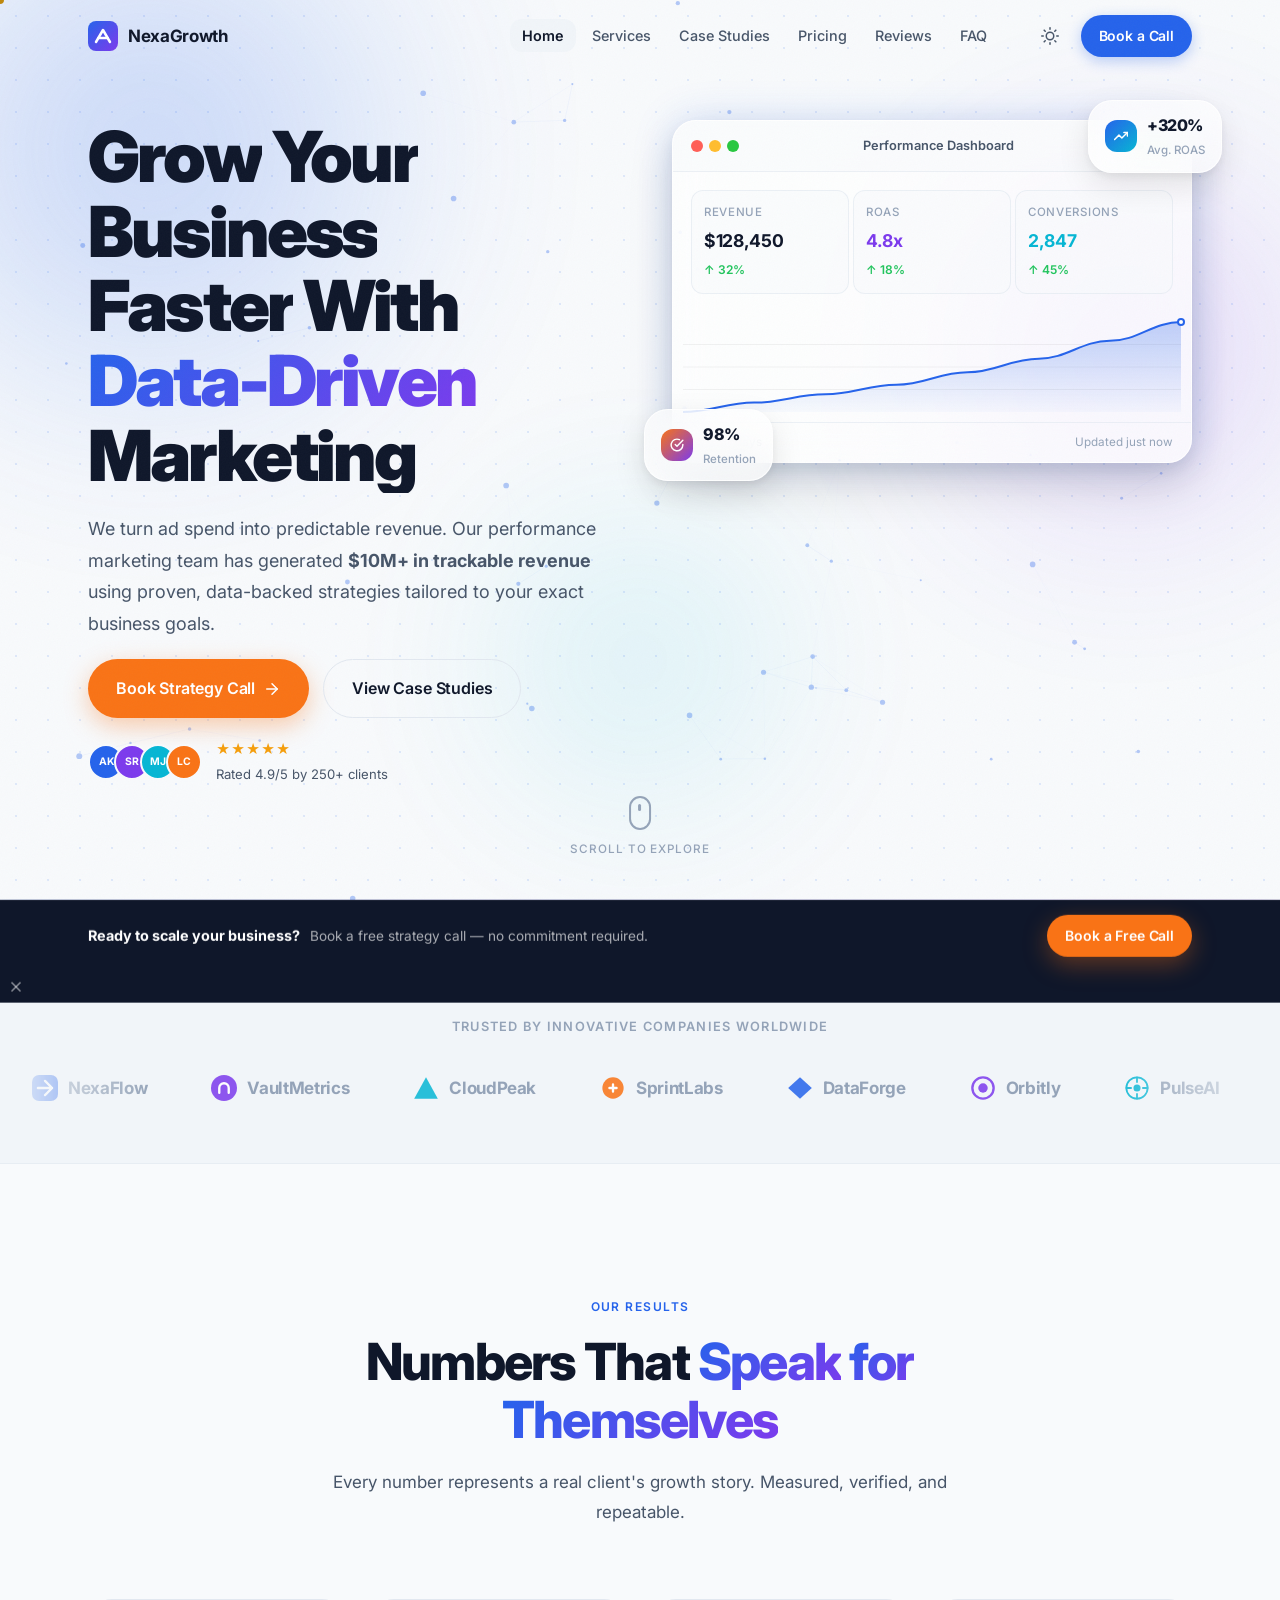
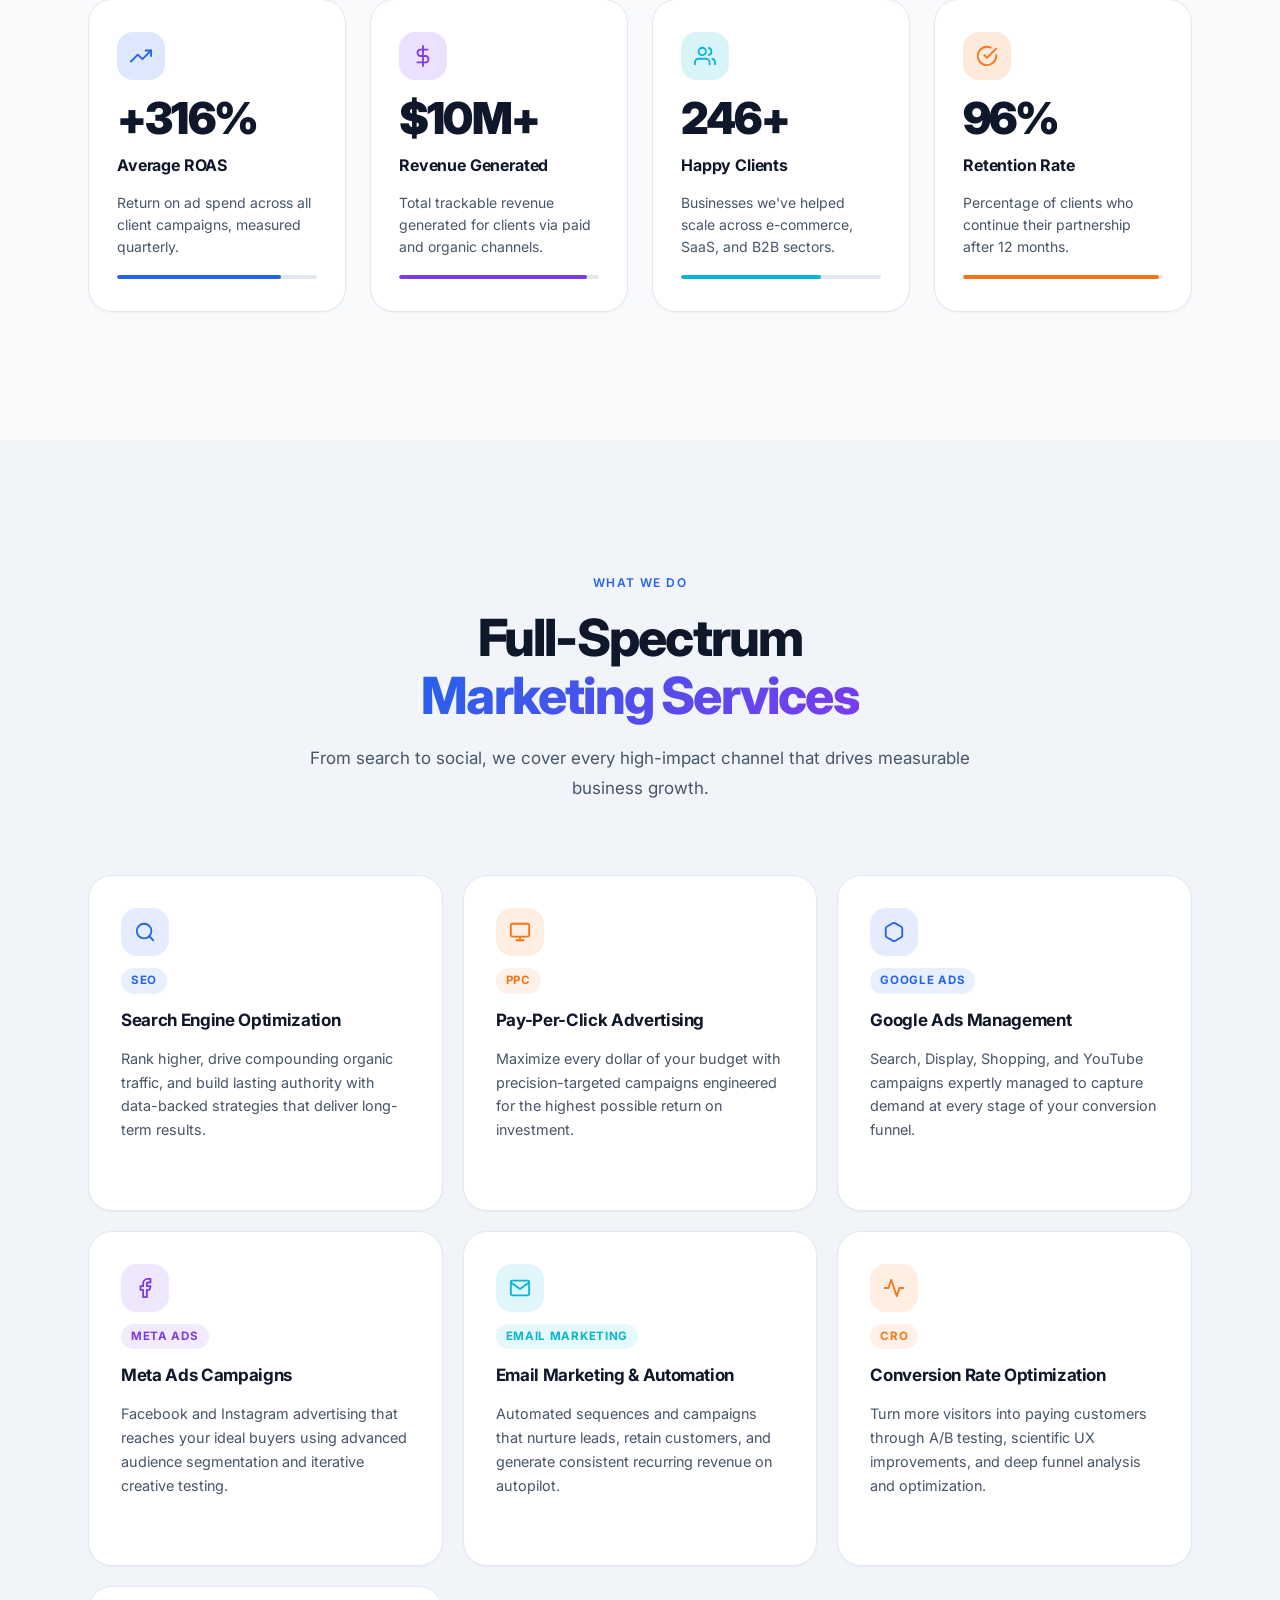
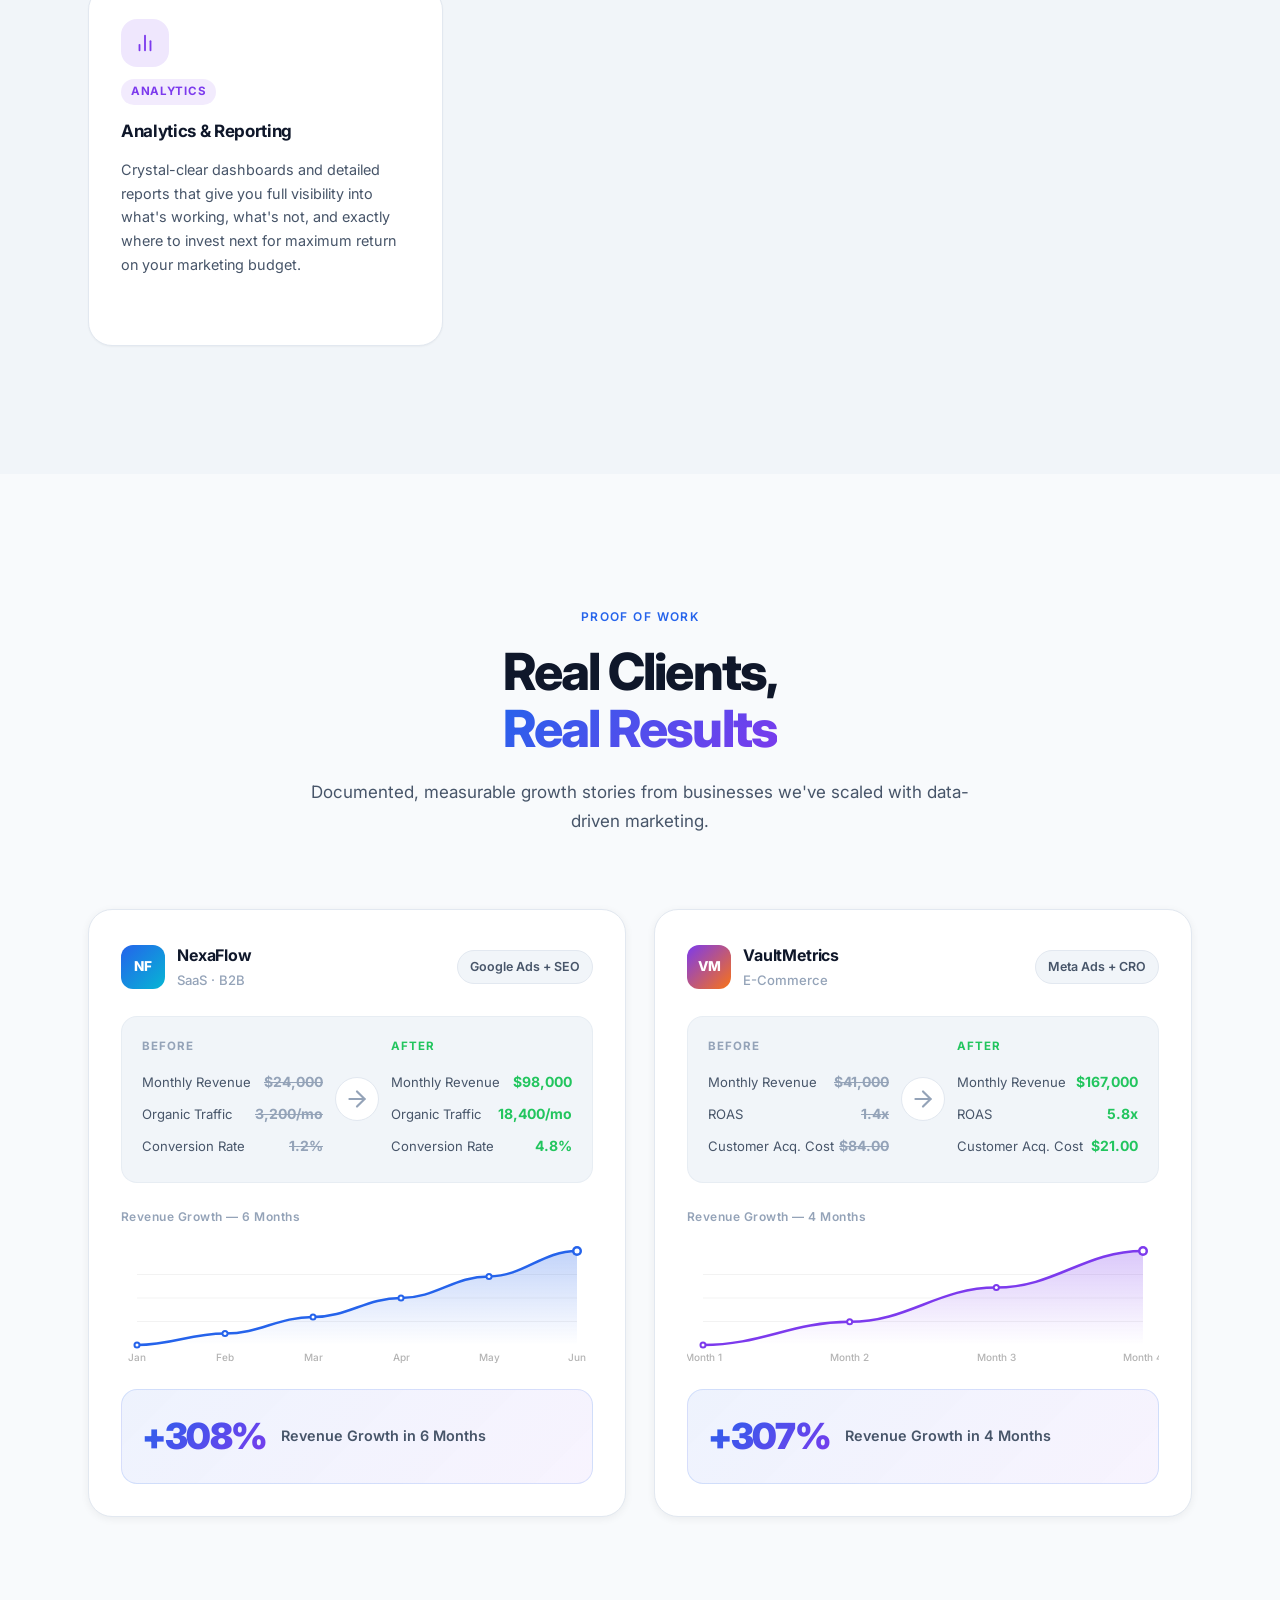
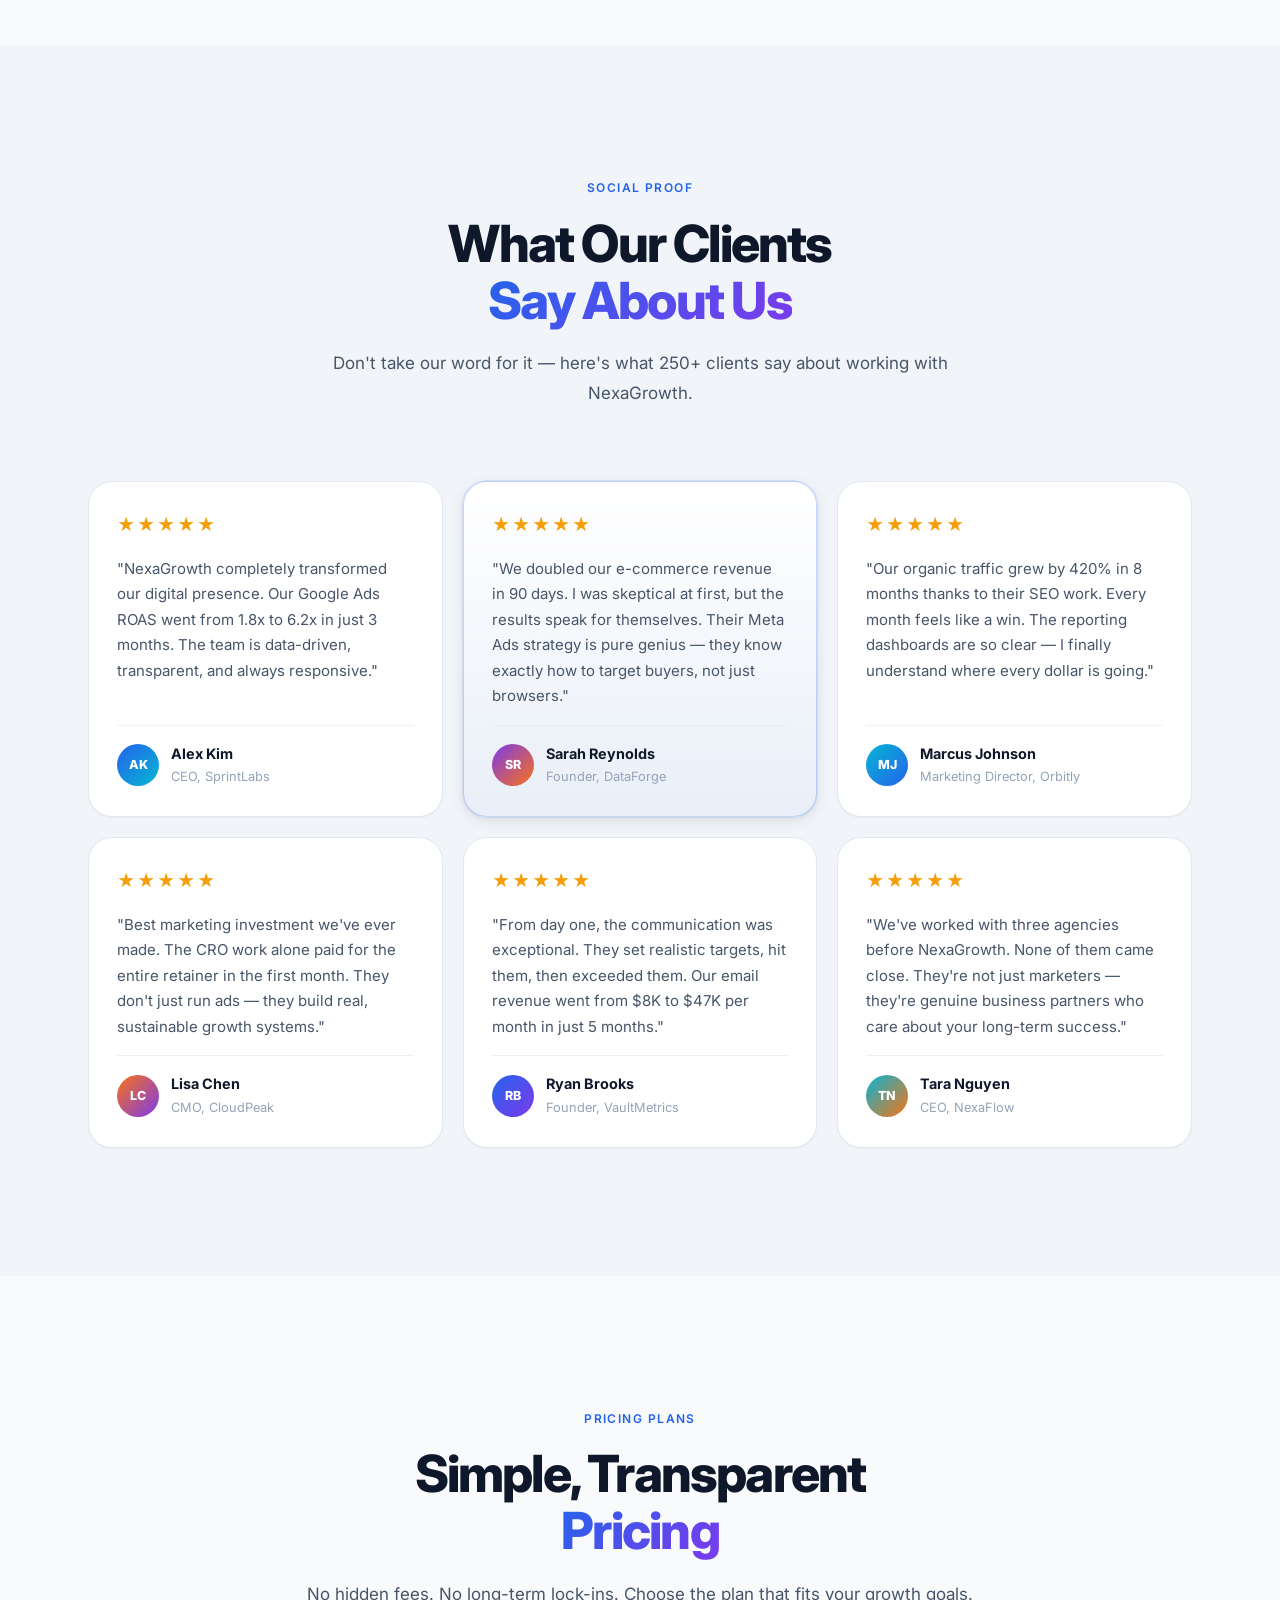
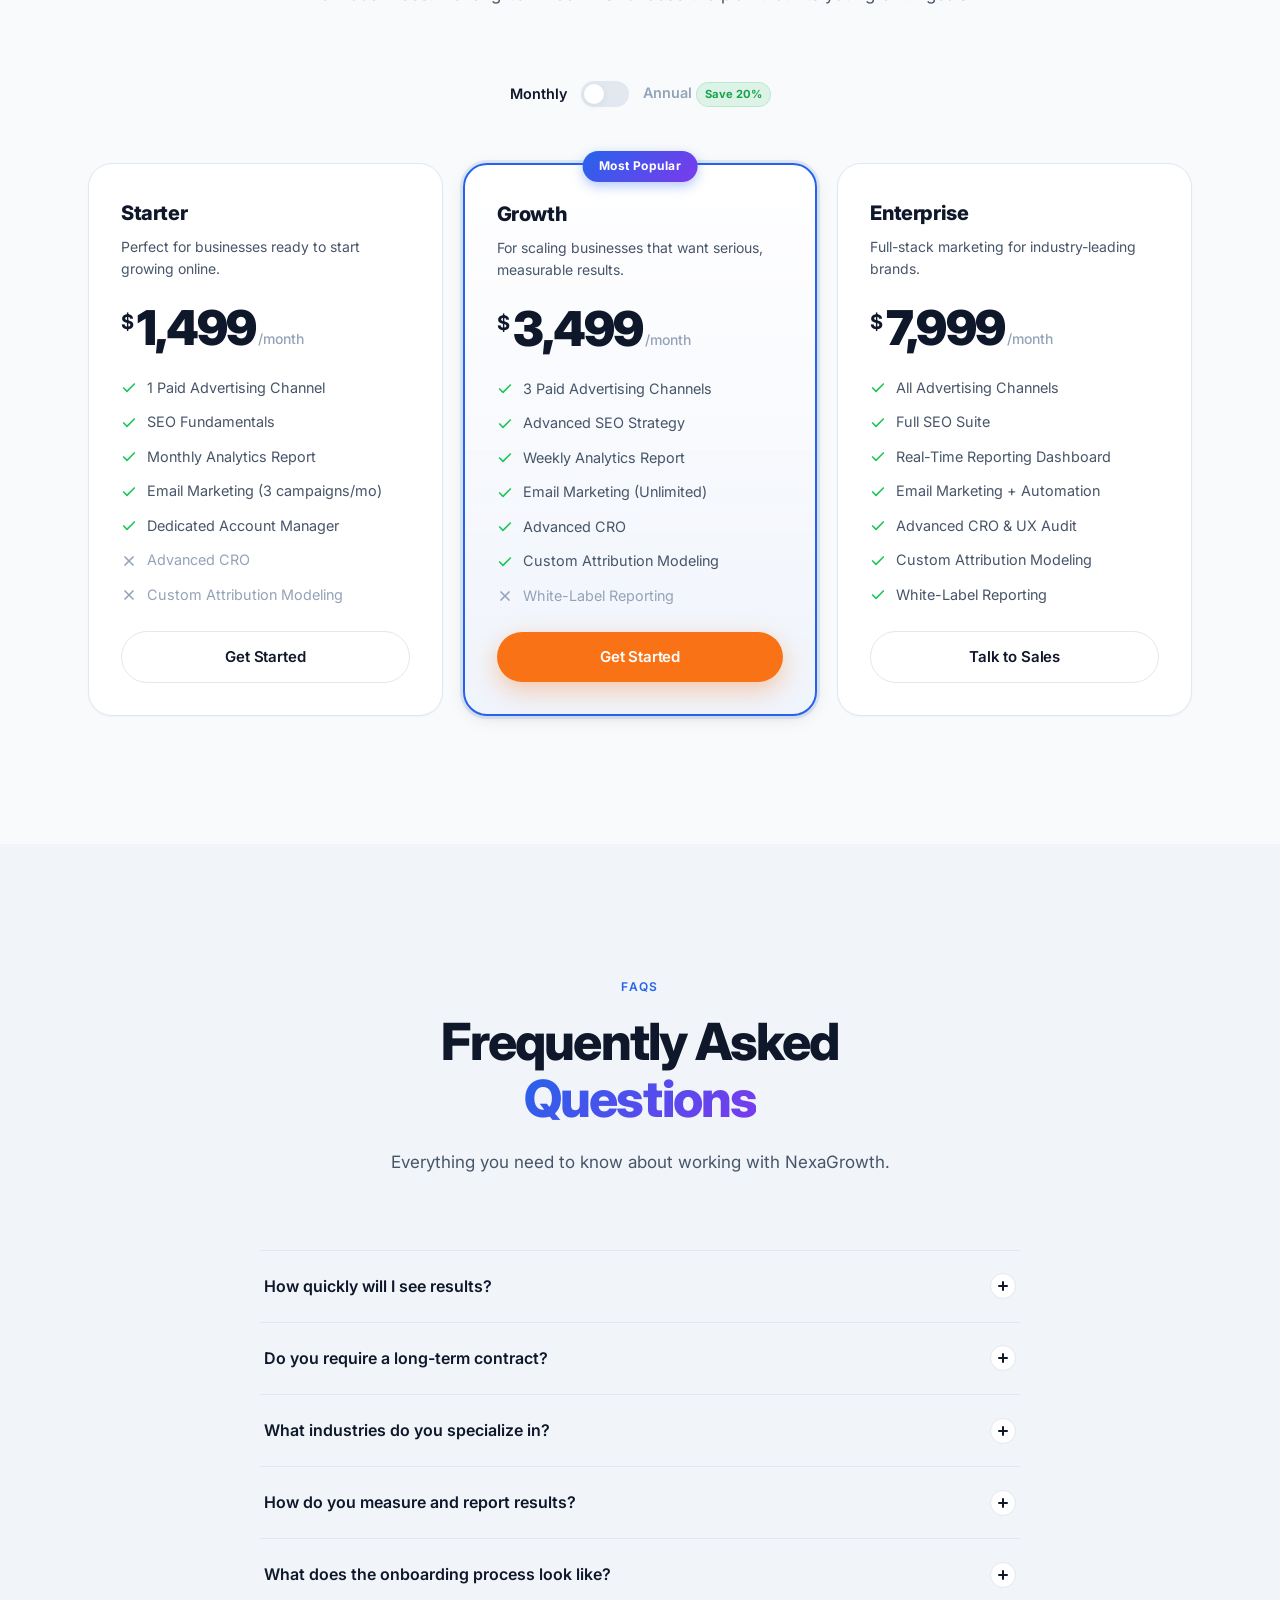
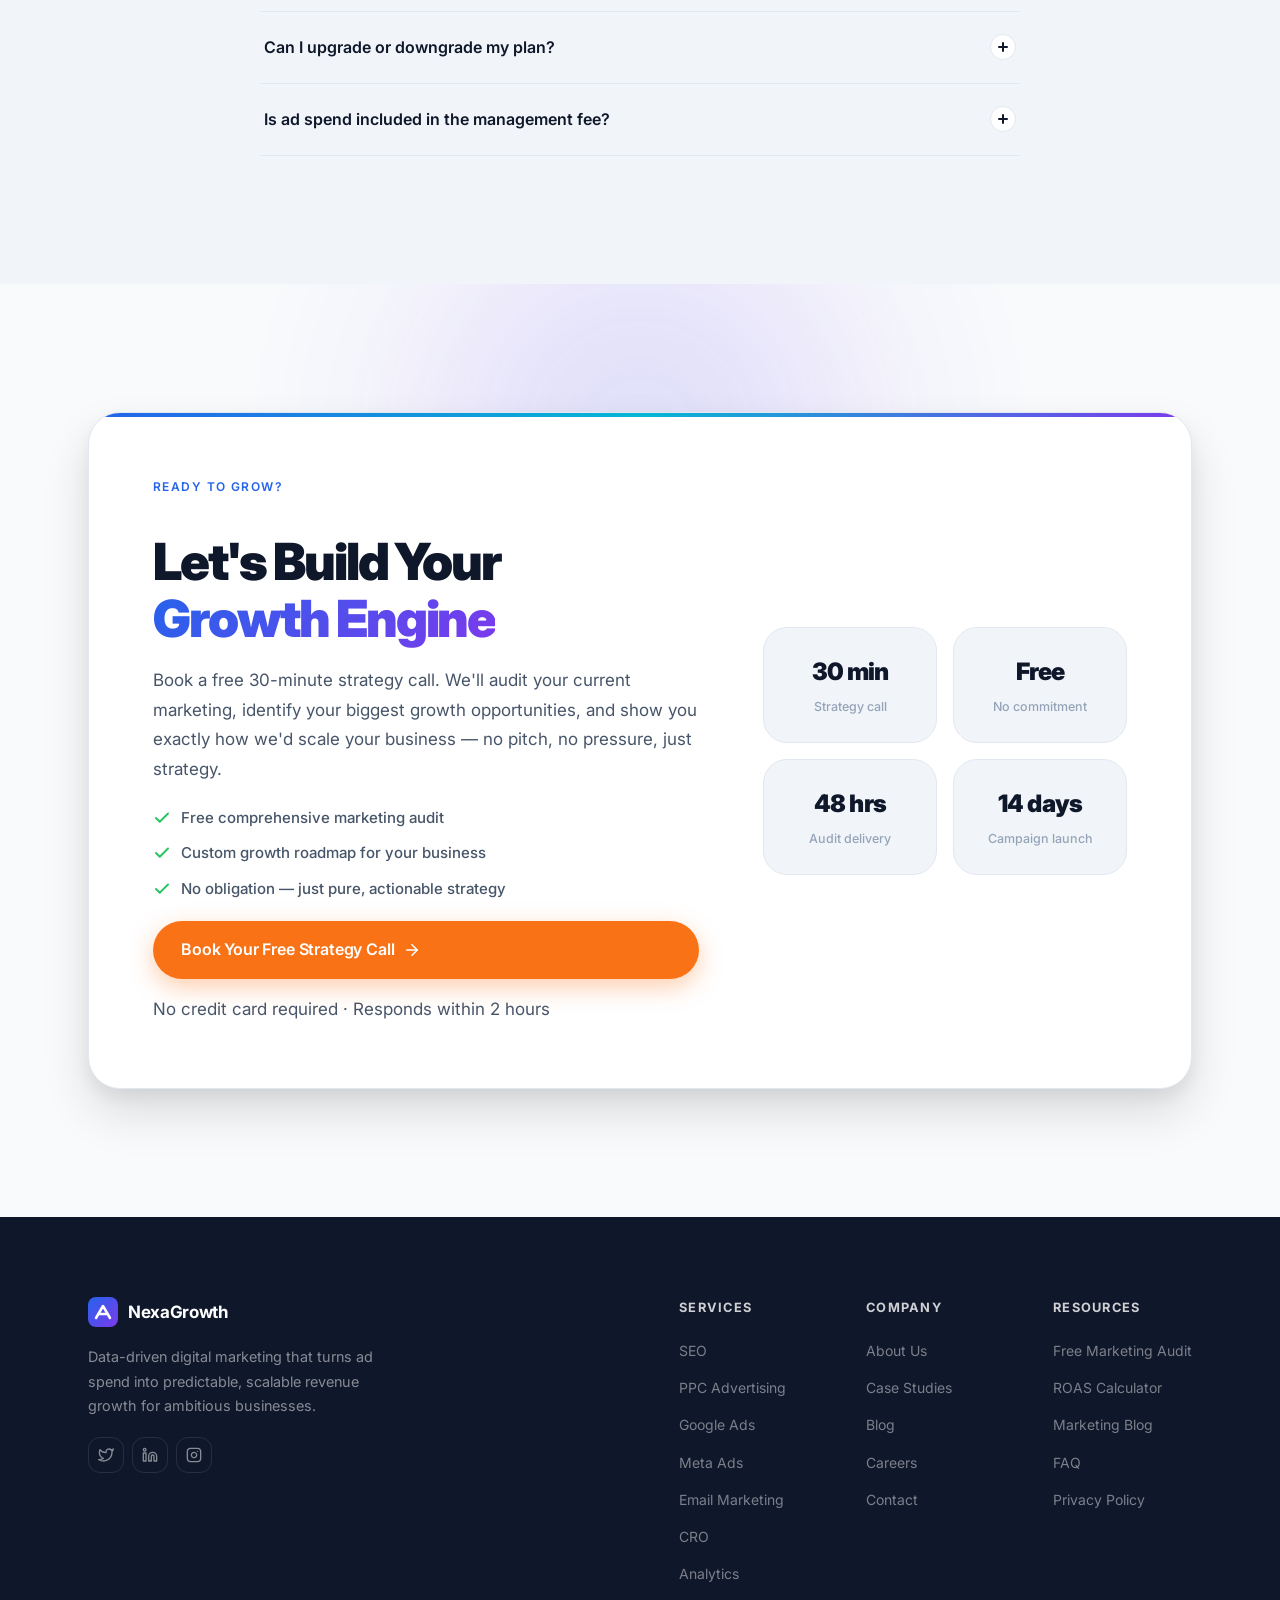
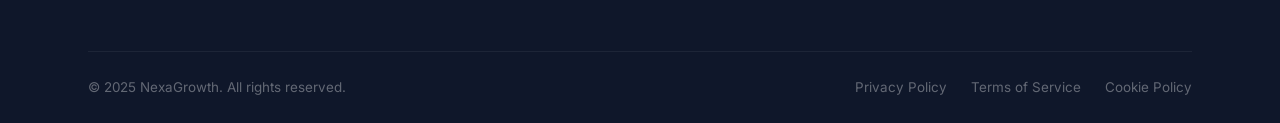
==== commit 1583a6f5: "Add files via upload" ====
--- a/index.html
+++ b/index.html
@@ -146,10 +146,6 @@
             </div>
             <div class="container hero-grid">
                 <div class="hero-content">
-                    <div class="hero-badge reveal">
-                        <span class="badge-pulse" aria-hidden="true"></span>
-                        Trusted by 250+ growing businesses
-                    </div>
                     <h1 class="hero-h1 reveal" id="hero-heading" data-split>
                         Grow Your Business<br>
                         Faster With <span class="tg">Data-Driven</span><br>
--- a/styles.css
+++ b/styles.css
@@ -470,7 +470,7 @@
     position: relative;
     min-height: 100vh;
     display: flex;
-    align-items: center;
+    align-items: flex-start;
     padding-top: var(--nav-h);
     overflow: hidden;
 }
@@ -546,7 +546,7 @@
     grid-template-columns: 1fr 1fr;
     gap: 64px;
     align-items: start;
-    padding-block: 100px;
+    padding-block: 48px 60px;
     position: relative;
     z-index: 1;
 }
@@ -554,7 +554,7 @@
 .hero-content {
     display: flex;
     flex-direction: column;
-    gap: 28px;
+    gap: 20px;
 }
 
 /* Hero Badge */
@@ -1846,7 +1846,7 @@
 }
 
 @media (max-width: 960px) {
-    .hero-grid { grid-template-columns: 1fr; gap: 48px; padding-block: 80px; }
+    .hero-grid { grid-template-columns: 1fr; gap: 36px; padding-block: 36px 48px; }
     .hero-visual { order: -1; max-width: 540px; margin-inline: auto; }
     .fc-1 { top: -14px; right: -10px; }
     .fc-2 { bottom: -14px; left: -10px; }
